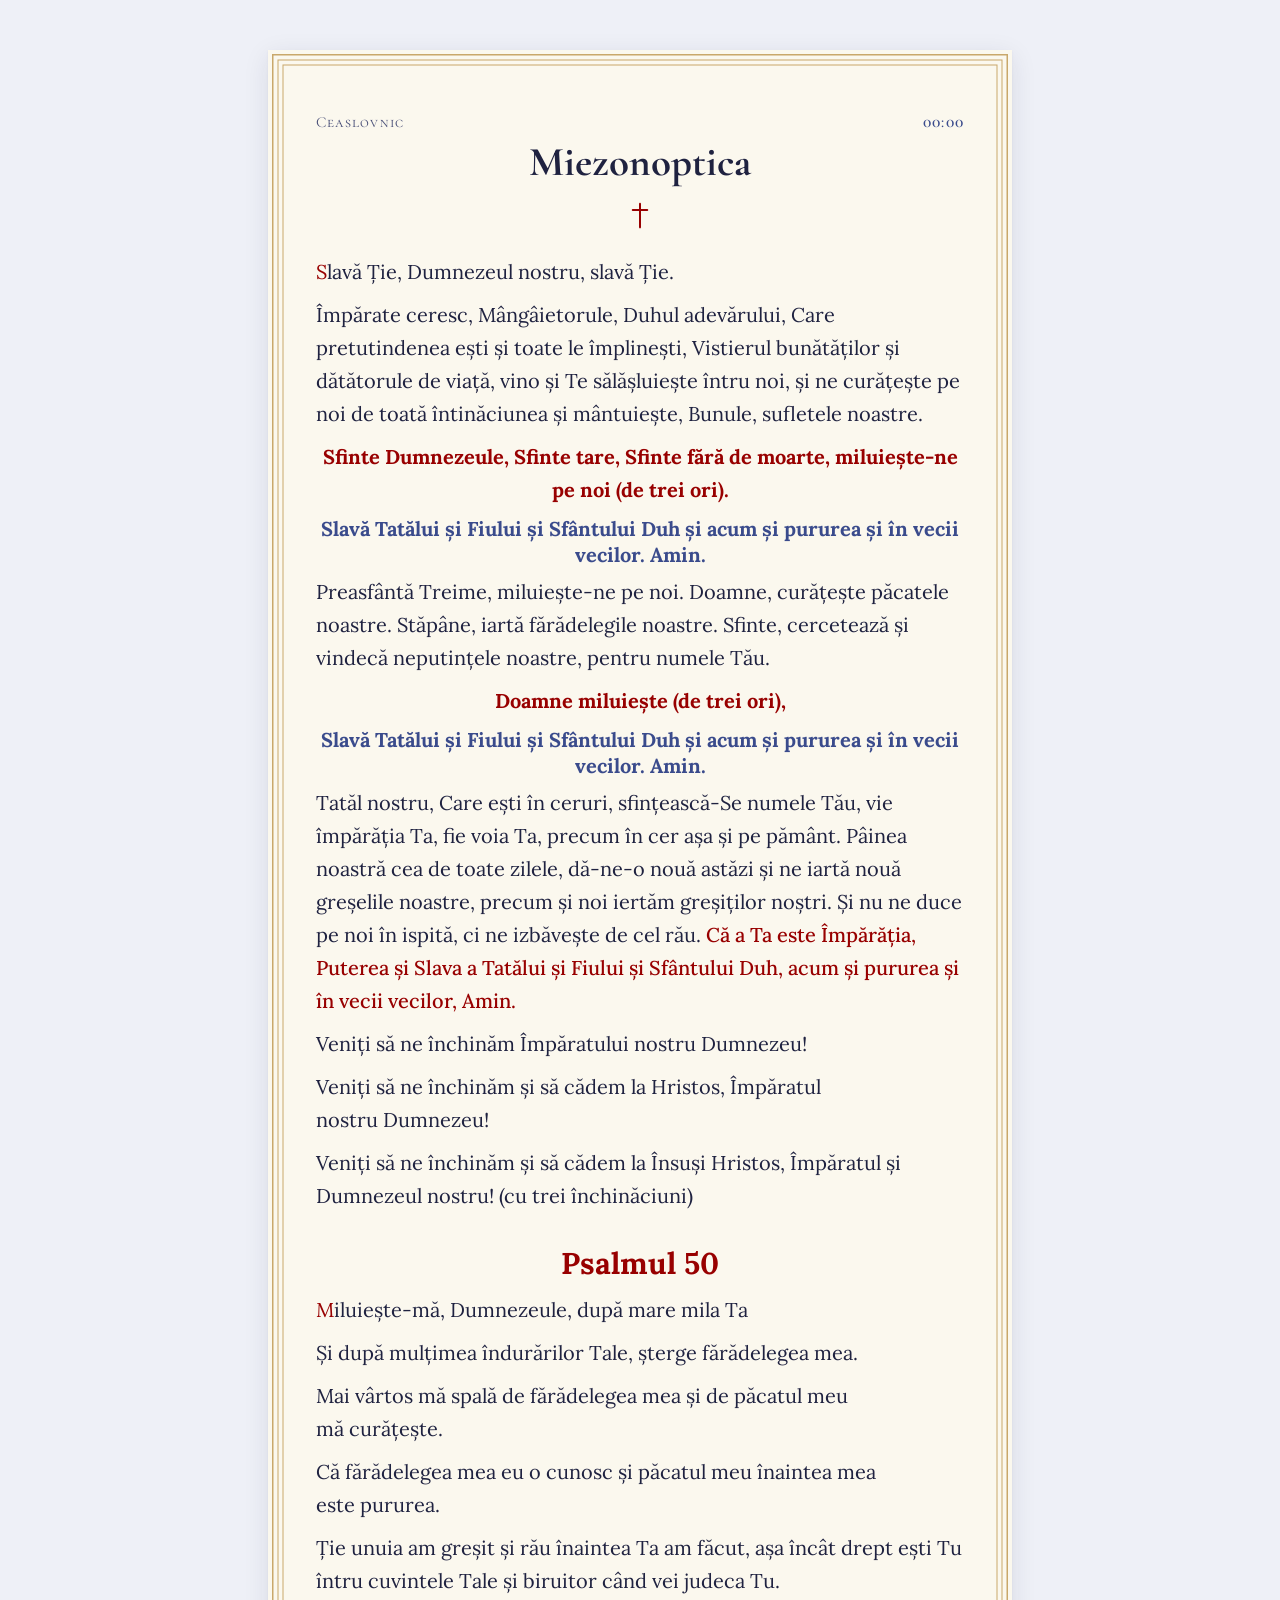
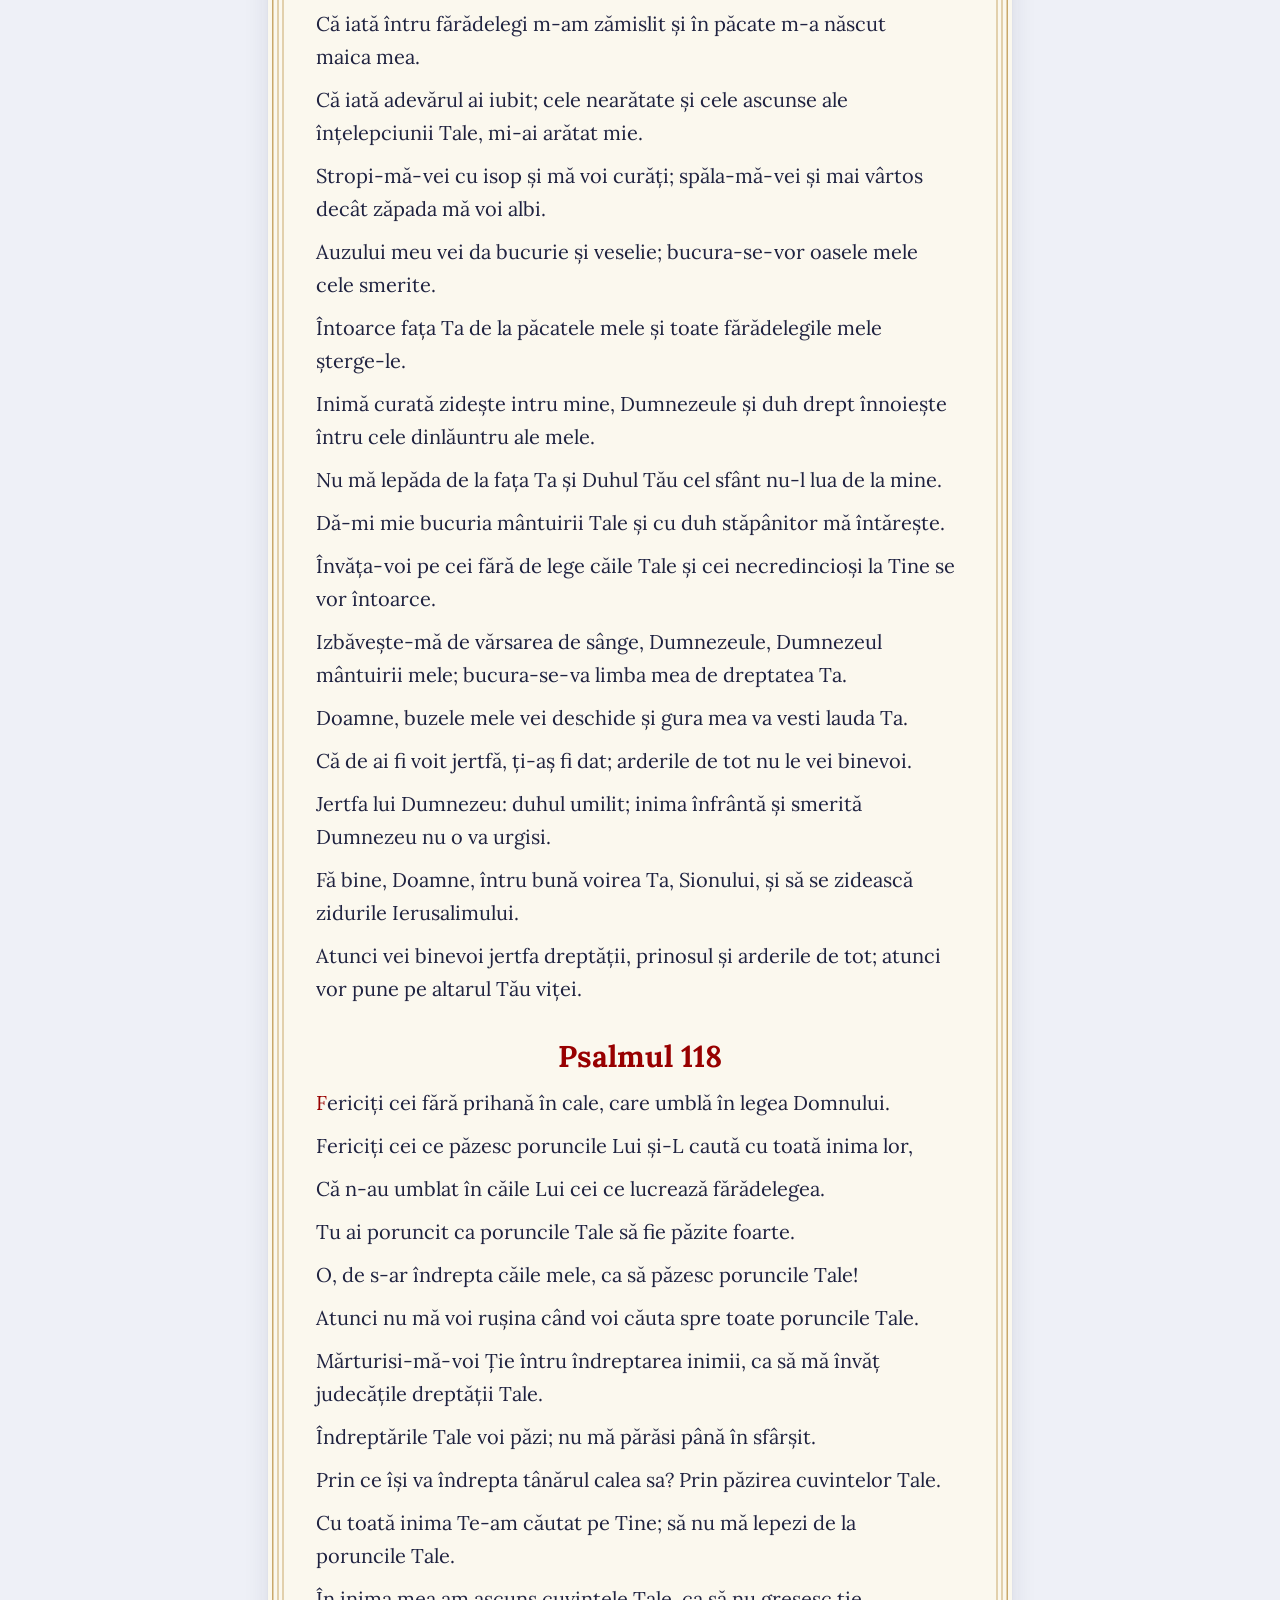
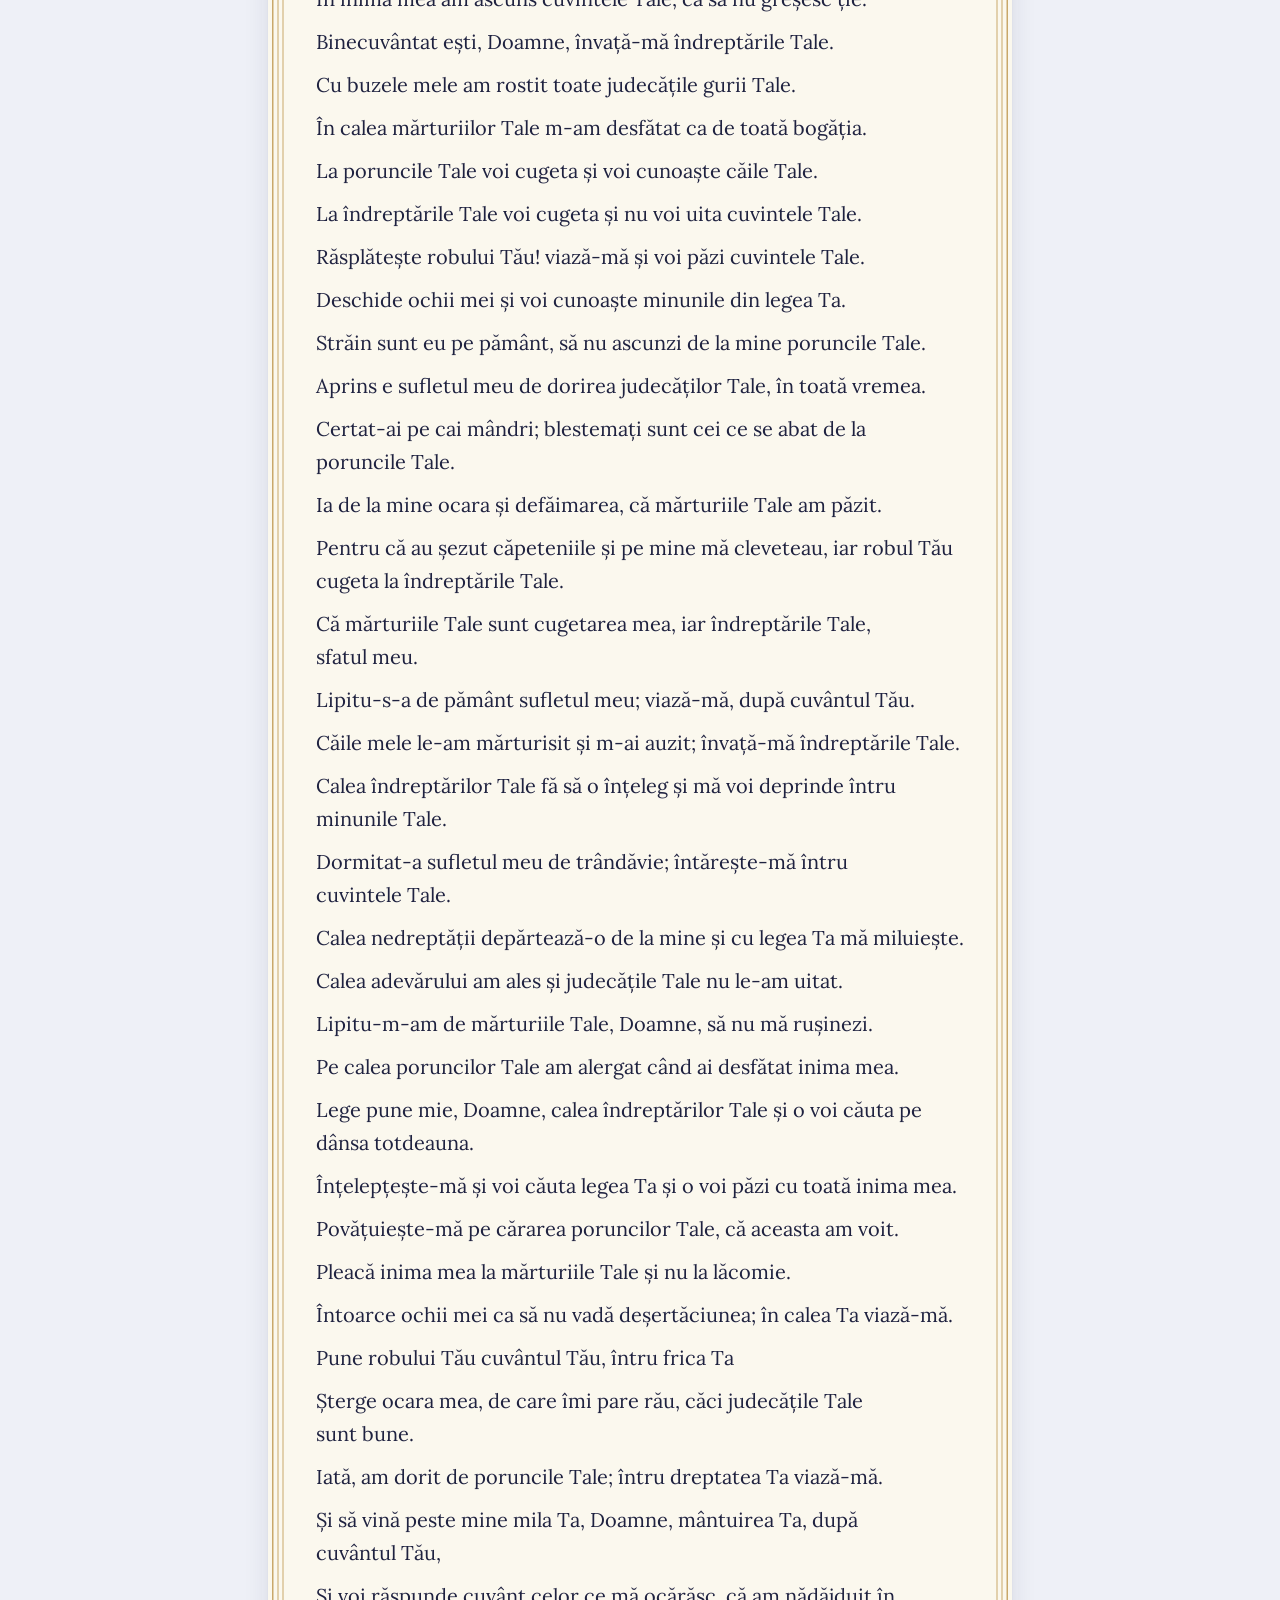
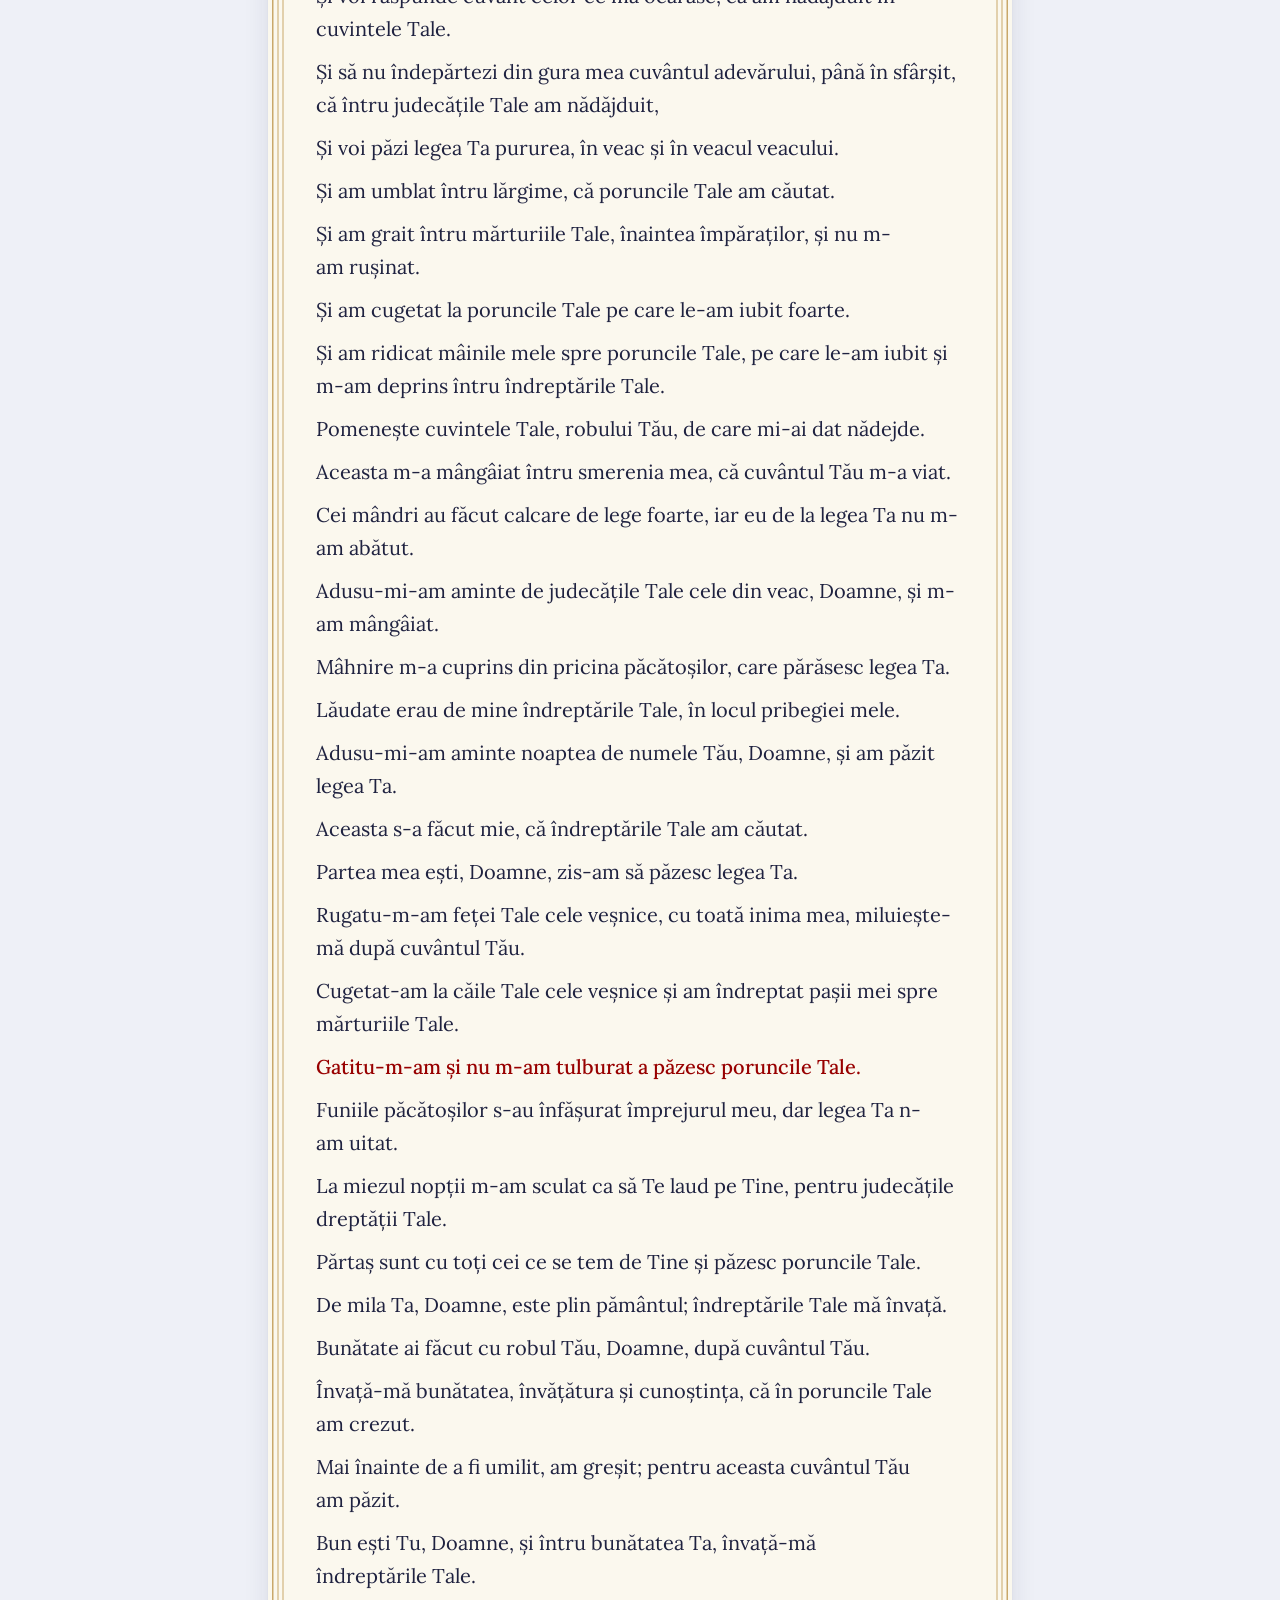
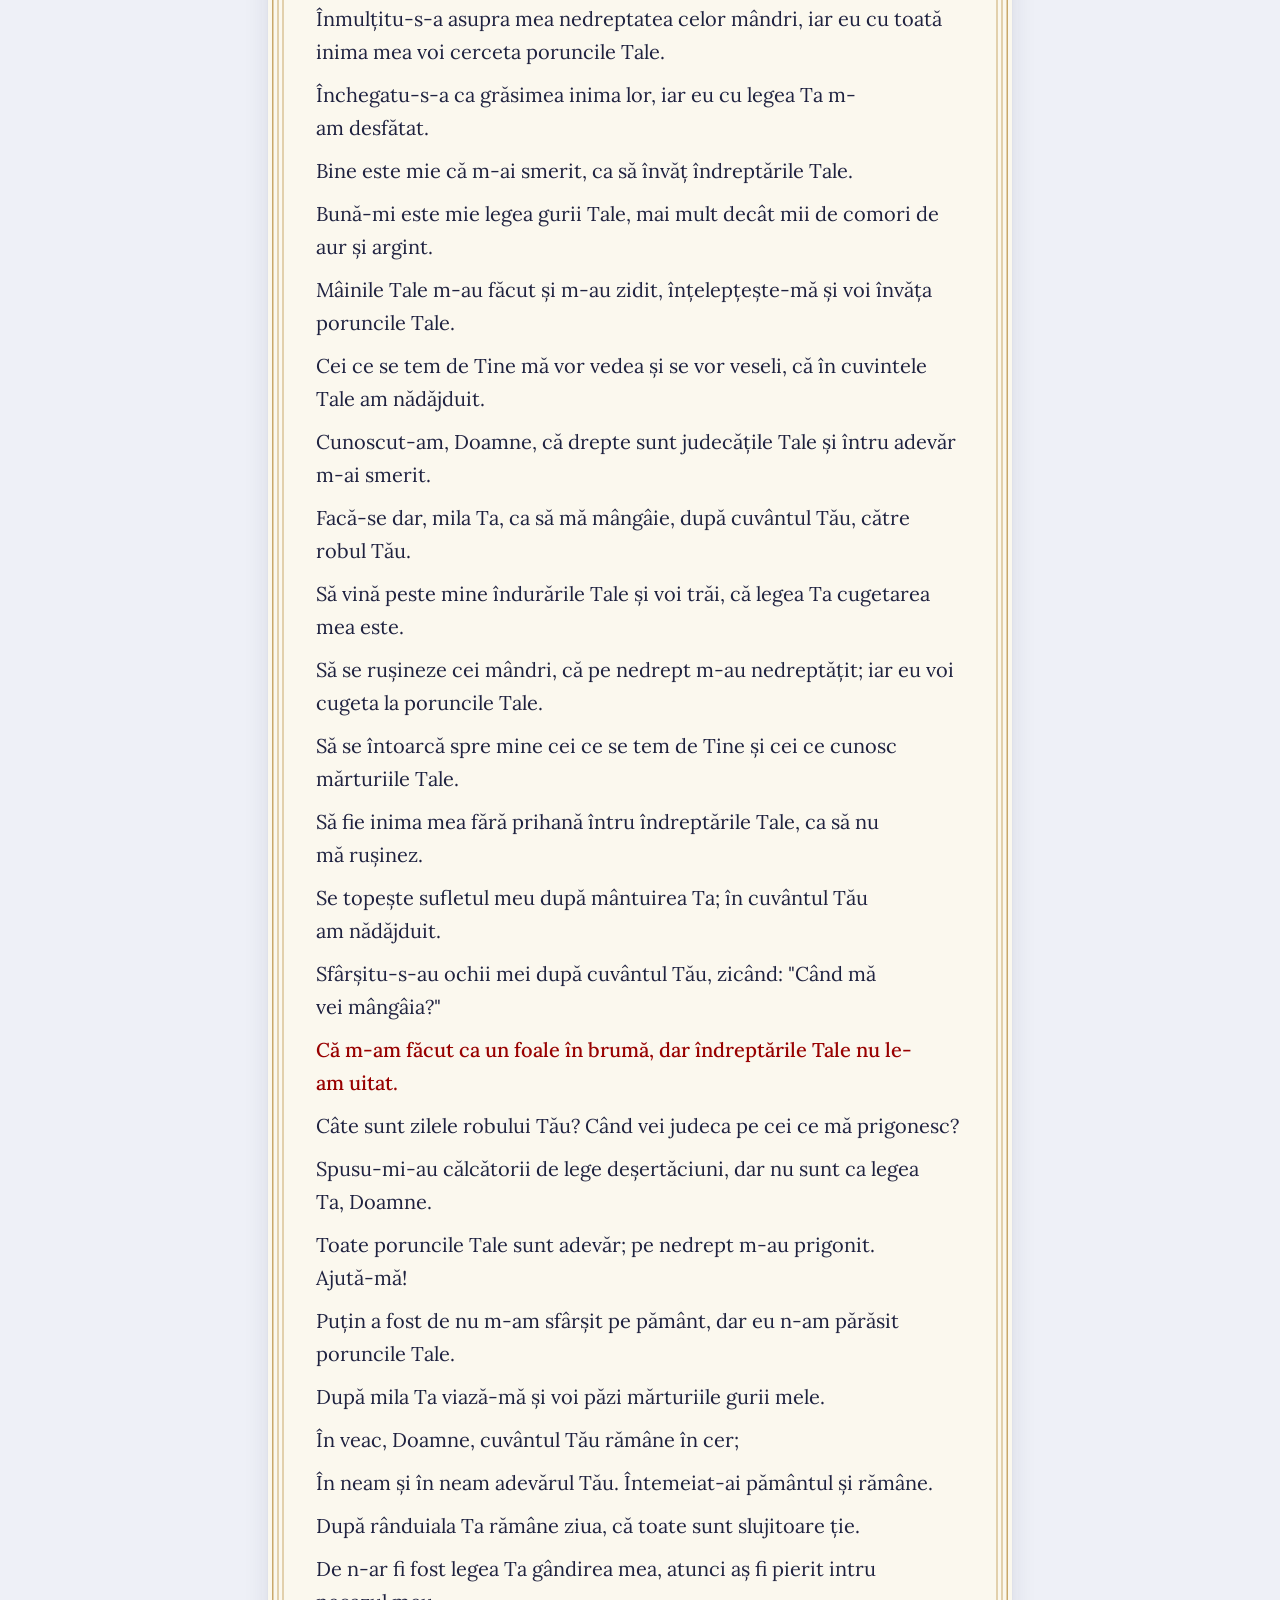
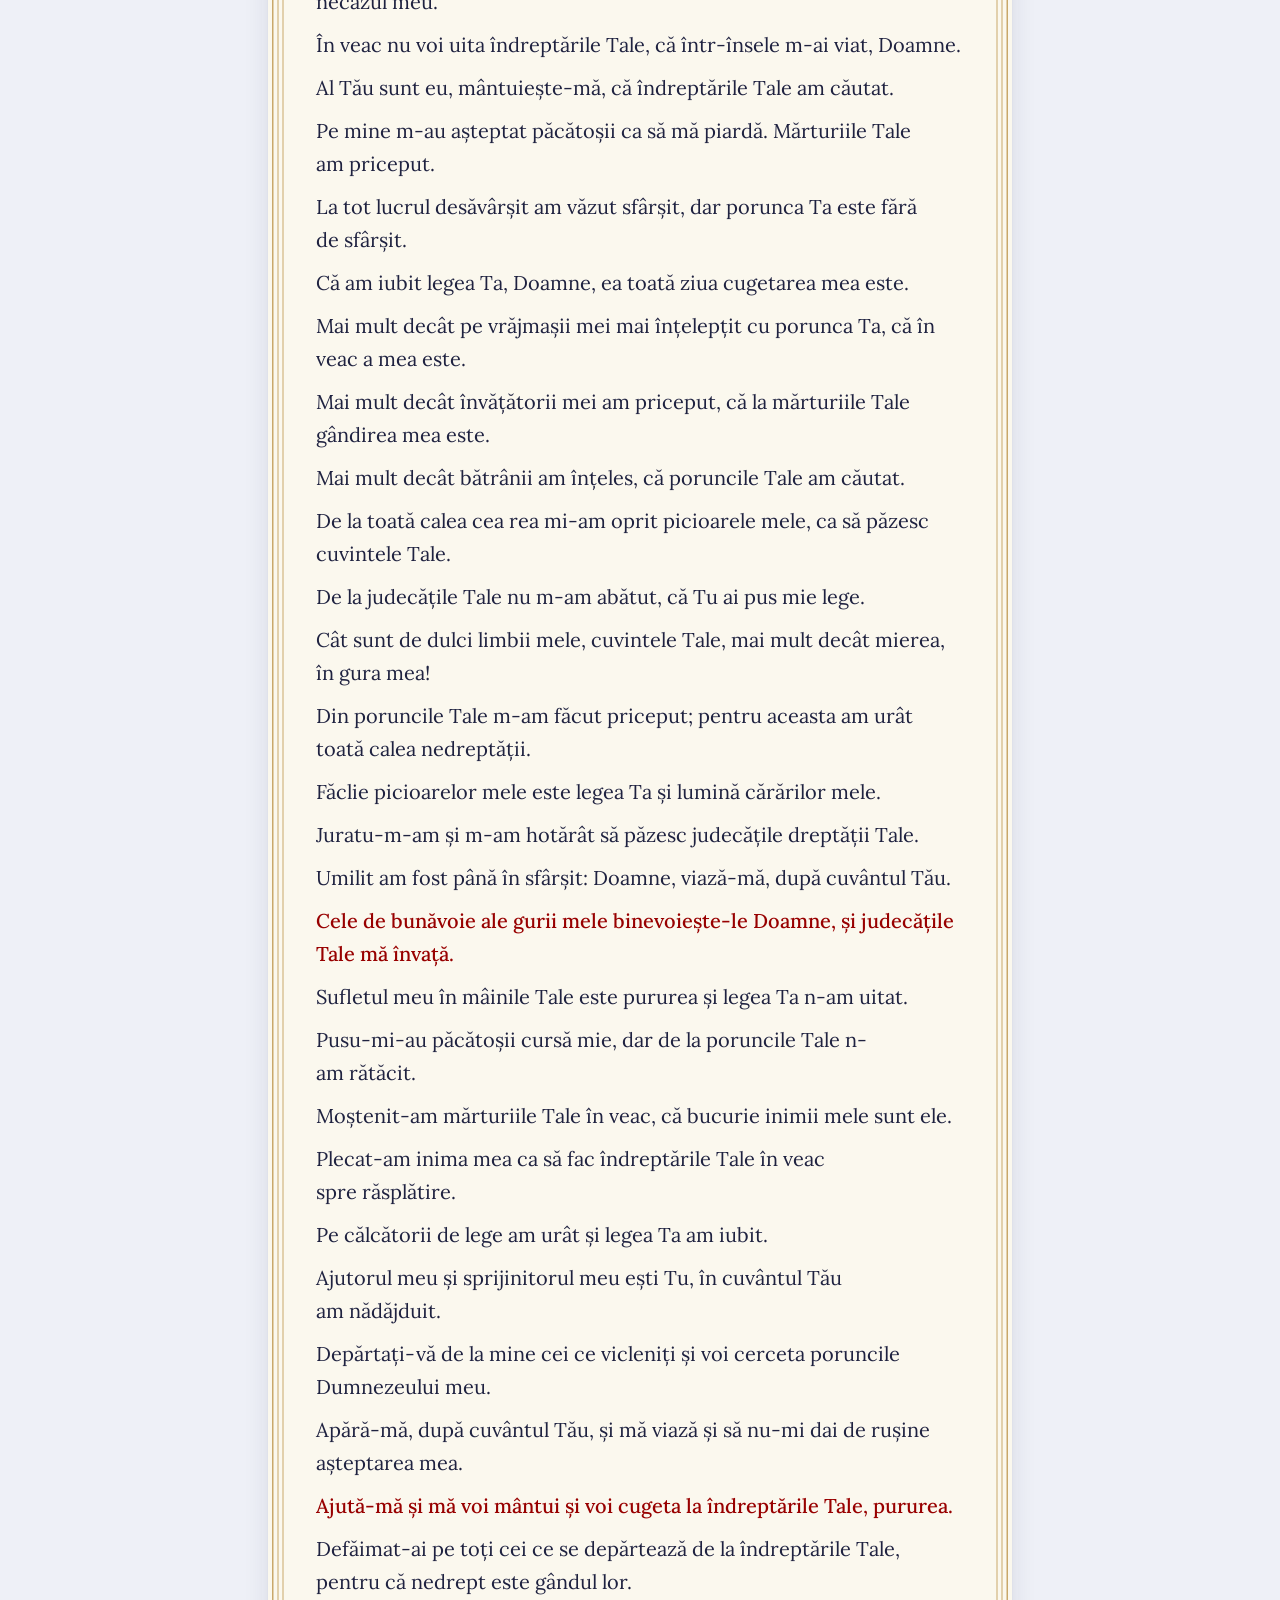
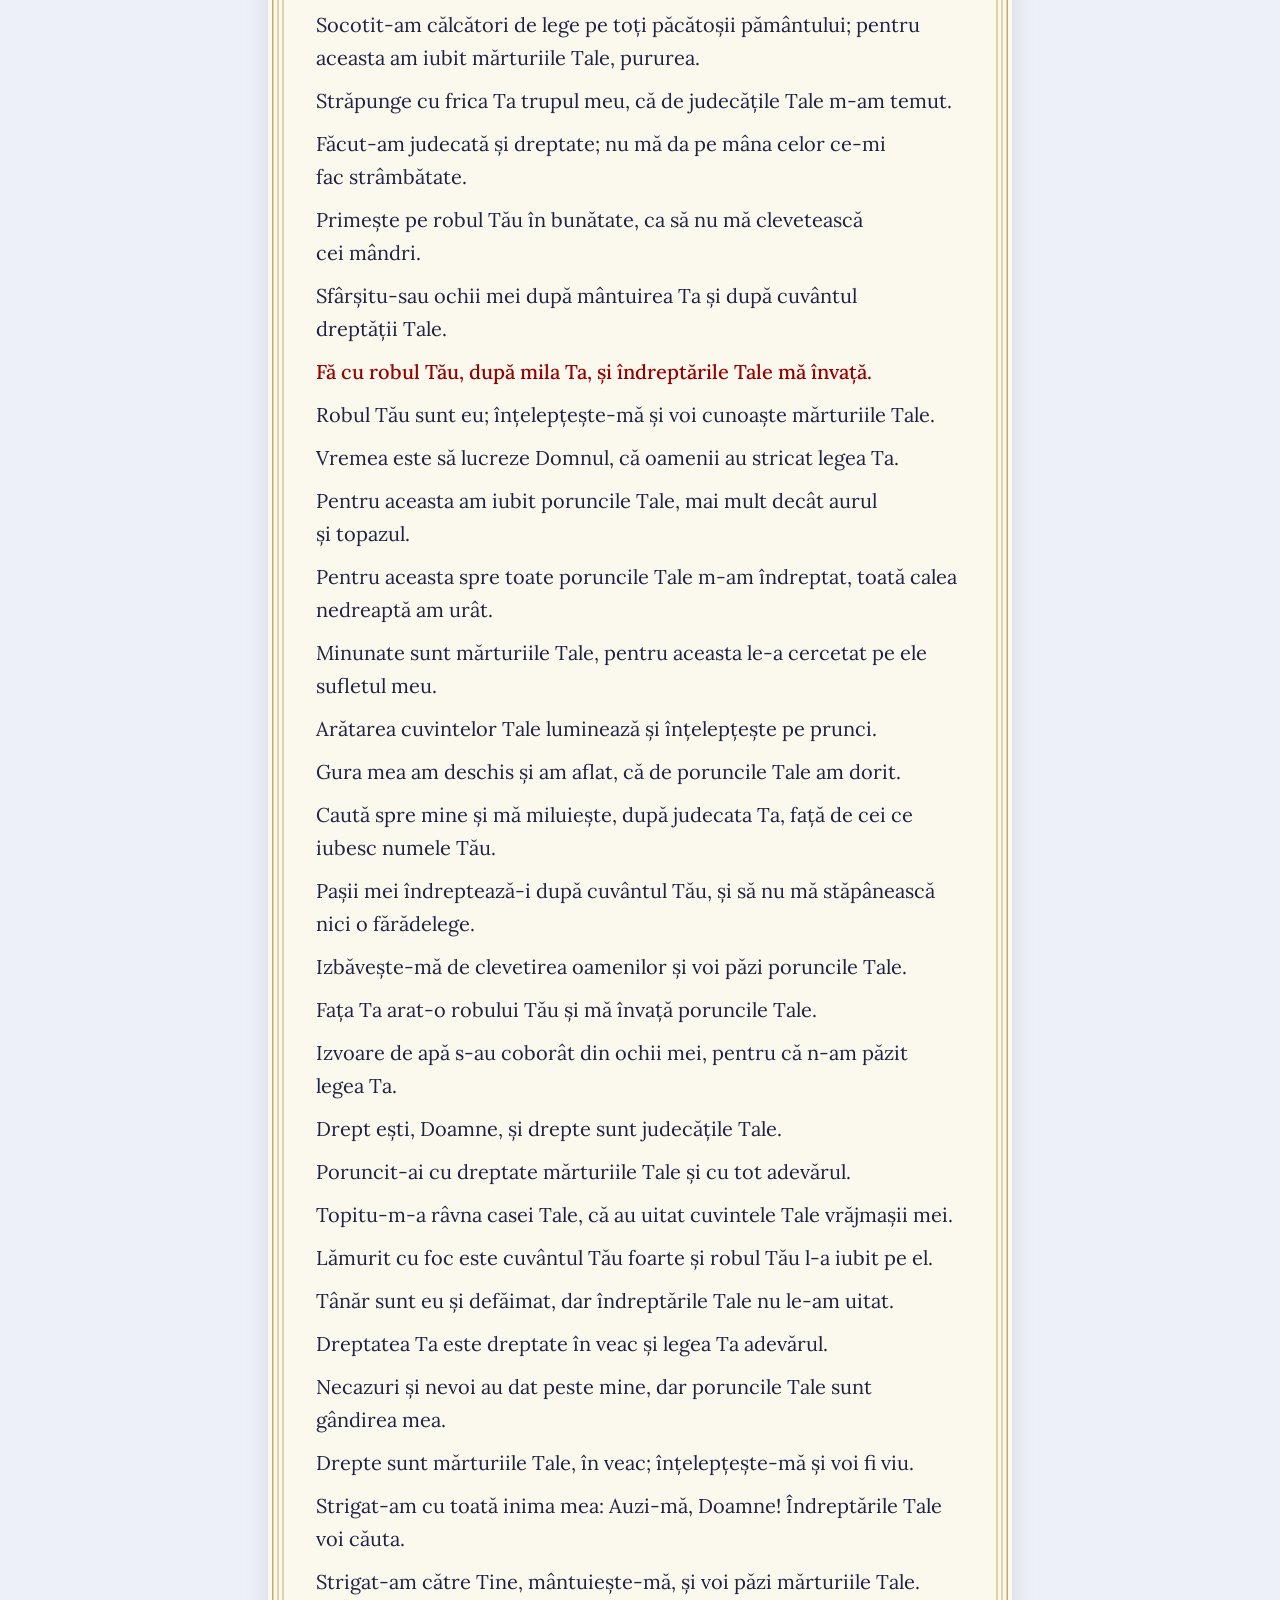
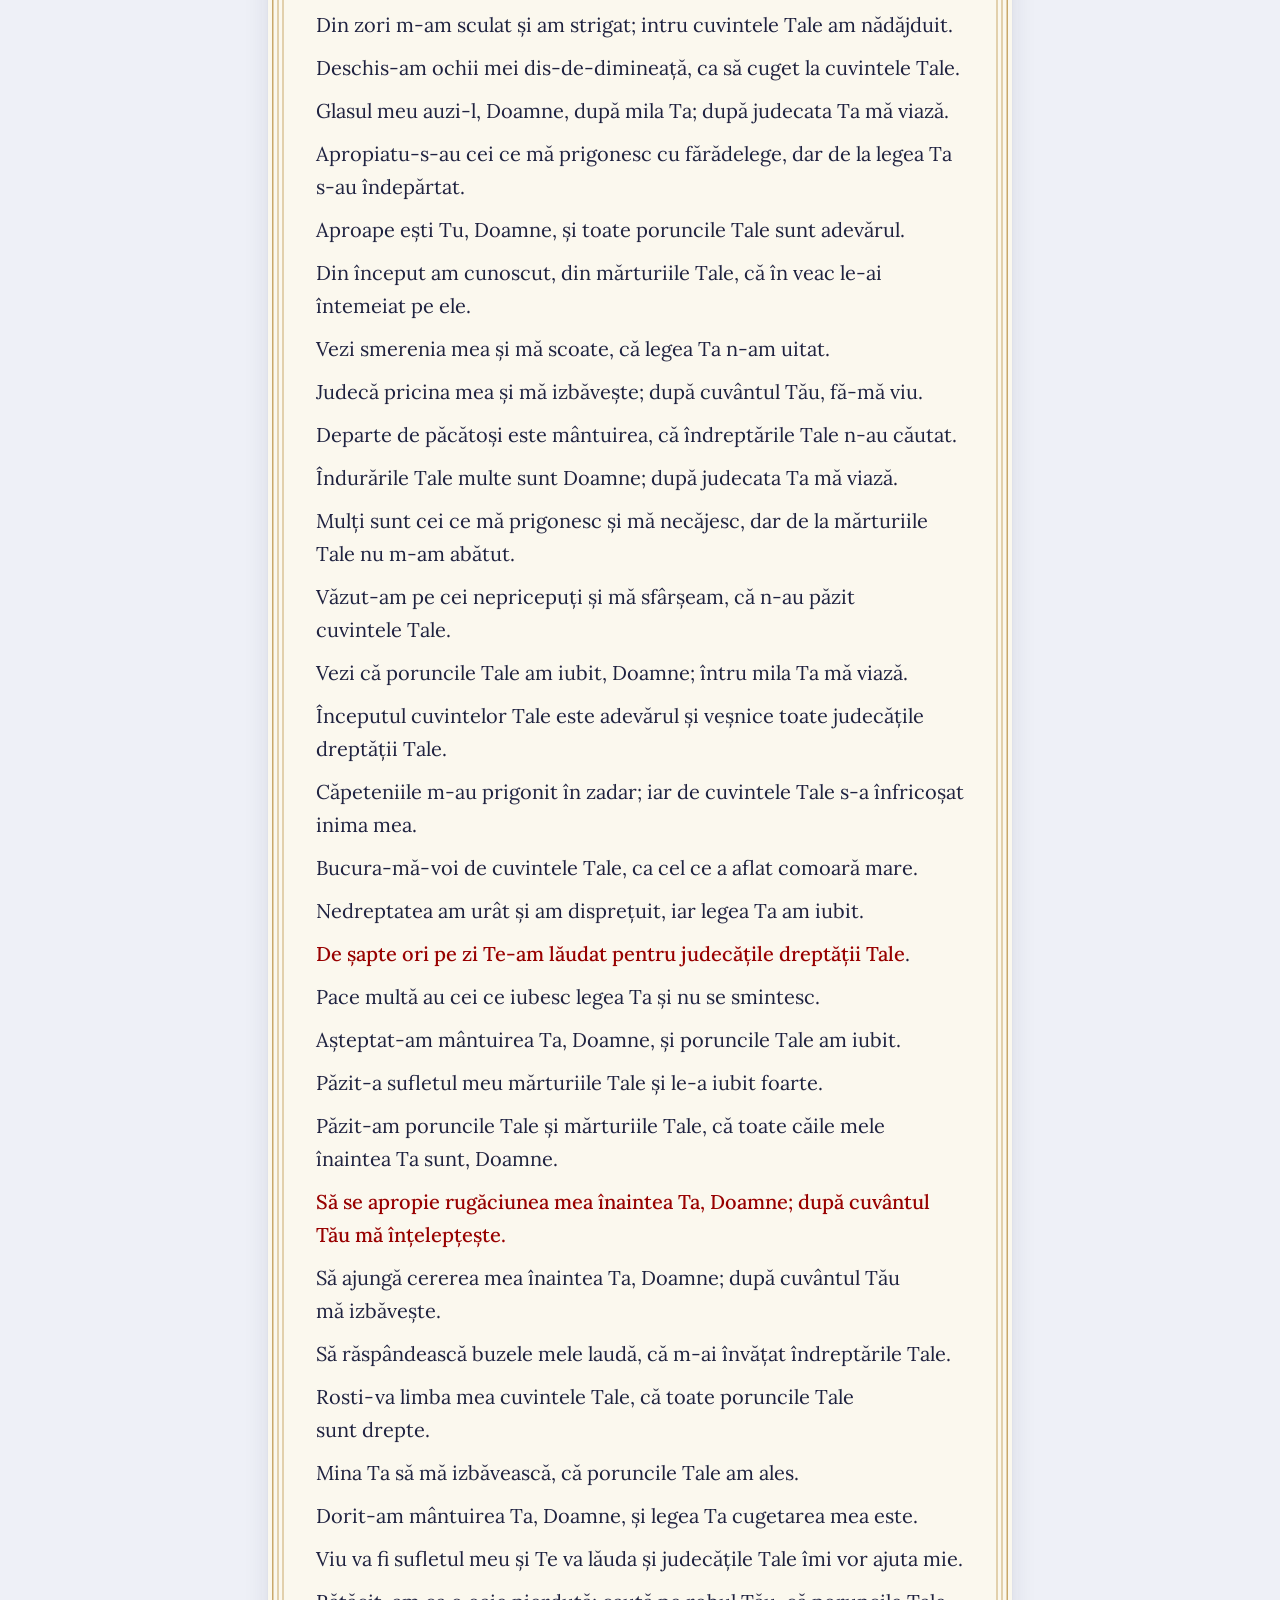
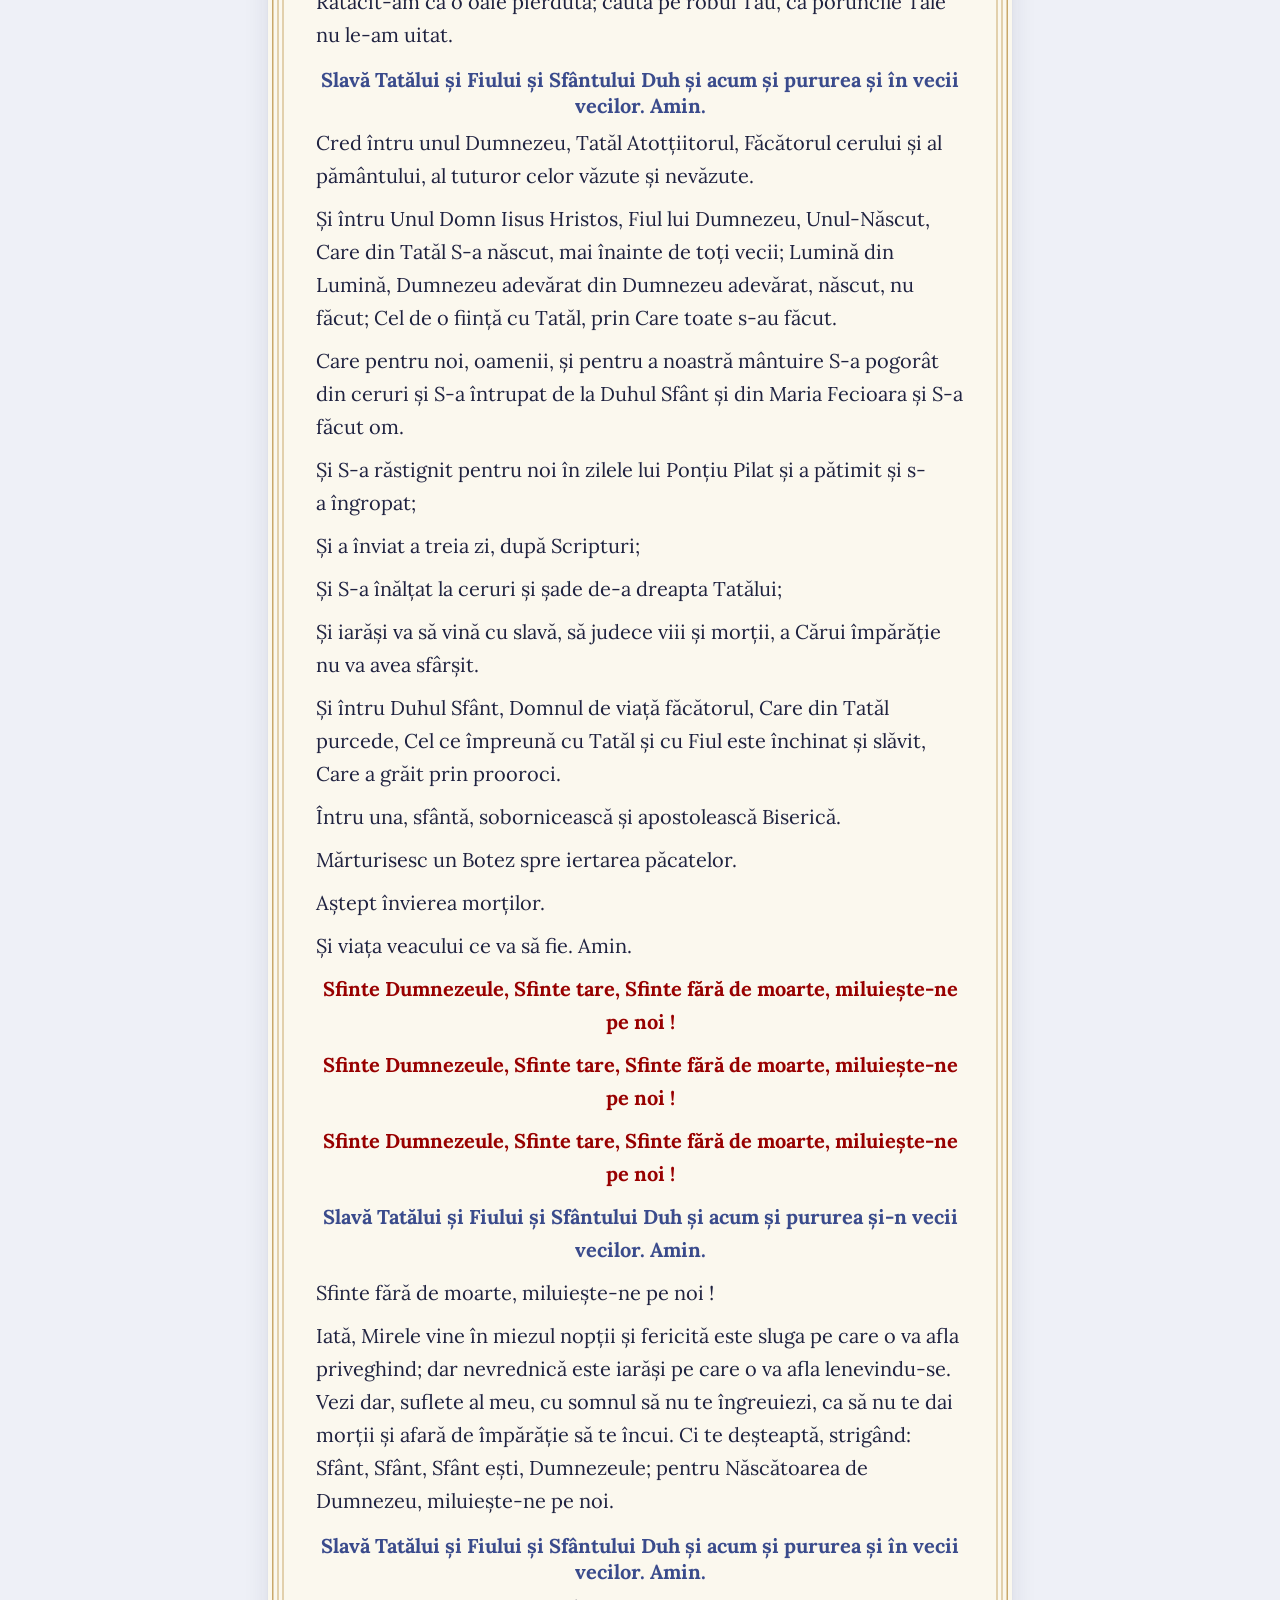
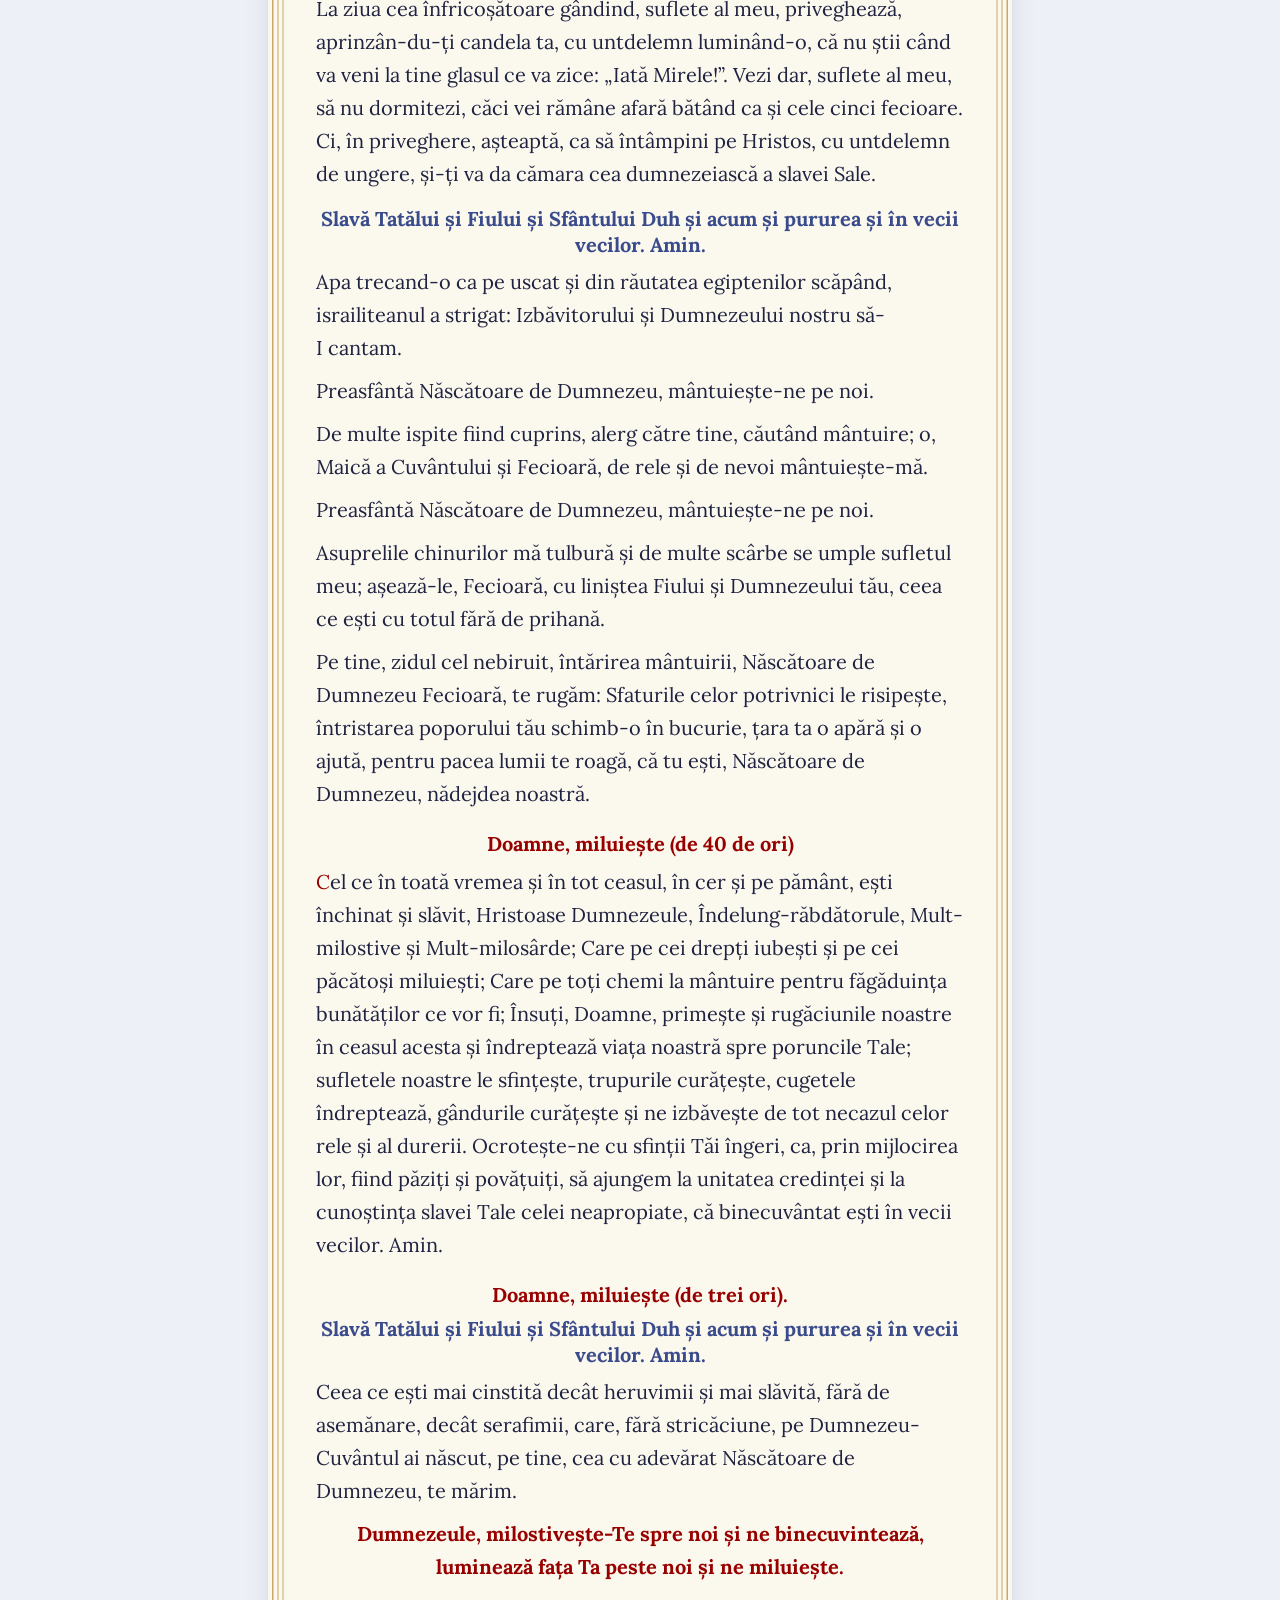
==== docs/content/01-miezonoptica.html @ 2d53de87 "Initial commit: Ceaslovnic Orthodox prayer book player - Static site in docs/ for GitHub Pages - Pip" ====
<!doctype html>
<html lang="ro">
<head>
  <meta charset="utf-8" />
  <meta name="viewport" content="width=device-width, initial-scale=1" />
  <title>Miezonoptica · Ceaslovnic</title>
  <link rel="preconnect" href="https://fonts.googleapis.com" />
  <link rel="preconnect" href="https://fonts.gstatic.com" crossorigin />
  <link href="https://fonts.googleapis.com/css2?family=Cormorant+Garamond:wght@500;600;700&family=Lora:ital,wght@0,400;0,500;1,400&display=swap" rel="stylesheet" />
  <link rel="stylesheet" href="../css/styles.css" />
</head>
<body>
  <article class="page">
    <div class="page__inner">
      <div class="page__eyebrow">
        <span>Ceaslovnic</span>
        <span class="scheduled-time">00:00</span>
      </div>
      <h1 class="page__title">Miezonoptica</h1>
      <hr class="page__rule" />
      <div class="page__body">
      <p><span class="dropcap">S</span>lavă Ție, Dumnezeul nostru, slavă Ție.</p>
      <p>Împărate ceresc, Mângâieto­rule, Duhul adevărului, Care pretutindenea ești și toate le îm­plinești, Vistierul bunătăților și dătătorule de viață, vino și Te sălășluiește întru noi, și ne curățește pe noi de toată întinăciunea și mântuiește, Bunule, sufletele noastre.</p>
      <p class="trisagion">Sfinte Dumnezeule, Sfinte tare, Sfinte fără de moarte, miluiește-ne pe noi (de trei ori).</p>
      <h3 class="align-center doxology"><strong>Slavă Tatălui și Fiului și Sfântului Duh și acum și pururea și în vecii vecilor. Amin.</strong></h3>
      <p>Preasfântă Treime, miluiește-ne pe noi. Doam­ne, curățește păcatele noastre. Stăpâne, iartă fărădelegile noastre. Sfinte, cercetează și vin­decă neputințele noas­tre, pentru numele Tău.</p>
      <p class="kyrie">Doamne miluiește (de trei ori), </p>
      <h3 class="align-center doxology"><strong>Slavă Tatălui și Fiului și Sfântului Duh și acum și pururea și în vecii vecilor. Amin.</strong></h3>
      <p>Tatăl nostru, Care ești în ceruri, sfin­țească-Se numele Tău, vie împărăția Ta, fie voia Ta, precum în cer așa și pe pă­mânt. Pâinea noastră cea de toate zilele, dă-ne-o nouă astăzi și ne iartă nouă greșelile noastre, precum și noi iertăm greșiților noș­tri. Și nu ne duce pe noi în ispită, ci ne izbă­vește de cel rău. <span class="rubric">Că a Ta este Împărăția, Puterea și Slava a Tatălui și Fiului și Sfântului Duh, acum și pururea și în vecii vecilor, Amin.</span></p>
      <p>Veniți să ne închinăm Împăratului nostru Dumnezeu!</p>
      <p>Veniți să ne închinăm și să cădem la Hristos, Împăratul nostru Dumnezeu!</p>
      <p>Veniți să ne închinăm și să cădem la Însuși Hristos, Împăratul și Dumnezeul nostru! (cu trei închinăciuni)</p>
      <h2 class="align-center psalm-heading"><strong><span class="rubric">Psalmul 50</span></strong></h2>
      <p><span class="dropcap">M</span>iluieşte-mă, Dumnezeule, după mare mila Ta</p>
      <p>Şi după mulţimea îndurărilor Tale, şterge fărădelegea mea.</p>
      <p>Mai vârtos mă spală de fărădelegea mea şi de păcatul meu mă curăţeşte.</p>
      <p>Că fărădelegea mea eu o cunosc şi păcatul meu înaintea mea este pururea.</p>
      <p>Ţie unuia am greşit şi rău înaintea Ta am făcut, aşa încât drept eşti Tu întru cuvintele Tale şi biruitor când vei judeca Tu.</p>
      <p>Că iată întru fărădelegi m-am zămislit şi în păcate m-a născut maica mea.</p>
      <p>Că iată adevărul ai iubit; cele nearătate şi cele ascunse ale înţelepciunii Tale, mi-ai arătat mie.</p>
      <p>Stropi-mă-vei cu isop şi mă voi curăţi; spăla-mă-vei şi mai vârtos decât zăpada mă voi albi.</p>
      <p>Auzului meu vei da bucurie şi veselie; bucura-se-vor oasele mele cele smerite.</p>
      <p>Întoarce faţa Ta de la păcatele mele şi toate fărădelegile mele şterge-le.</p>
      <p>Inimă curată zideşte intru mine, Dumnezeule şi duh drept înnoieşte întru cele dinlăuntru ale mele.</p>
      <p>Nu mă lepăda de la faţa Ta şi Duhul Tău cel sfânt nu-l lua de la mine.</p>
      <p>Dă-mi mie bucuria mântuirii Tale şi cu duh stăpânitor mă întăreşte.</p>
      <p>Învăţa-voi pe cei fără de lege căile Tale şi cei necredincioşi la Tine se vor întoarce.</p>
      <p>Izbăveşte-mă de vărsarea de sânge, Dumnezeule, Dumnezeul mântuirii mele; bucura-se-va limba mea de dreptatea Ta.</p>
      <p>Doamne, buzele mele vei deschide şi gura mea va vesti lauda Ta.</p>
      <p>Că de ai fi voit jertfă, ţi-aş fi dat; arderile de tot nu le vei binevoi.</p>
      <p>Jertfa lui Dumnezeu: duhul umilit; inima înfrântă şi smerită Dumnezeu nu o va urgisi.</p>
      <p>Fă bine, Doamne, întru bună voirea Ta, Sionului, şi să se zidească zidurile Ierusalimului.</p>
      <p>Atunci vei binevoi jertfa dreptăţii, prinosul şi arderile de tot; atunci vor pune pe altarul Tău viţei.</p>
      <h2 class="align-center psalm-heading"><strong><span class="rubric">Psalmul 118</span></strong></h2>
      <p><span class="dropcap">F</span>ericiţi cei fără prihană în cale, care umblă în legea Domnului.</p>
      <p>Fericiţi cei ce păzesc poruncile Lui şi-L caută cu toată inima lor,</p>
      <p>Că n-au umblat în căile Lui cei ce lucrează fărădelegea.</p>
      <p>Tu ai poruncit ca poruncile Tale să fie păzite foarte.</p>
      <p>O, de s-ar îndrepta căile mele, ca să păzesc poruncile Tale!</p>
      <p>Atunci nu mă voi ruşina când voi căuta spre toate poruncile Tale.</p>
      <p>Mărturisi-mă-voi Ție întru îndreptarea inimii, ca să mă învăţ judecăţile dreptăţii Tale.</p>
      <p>Îndreptările Tale voi păzi; nu mă părăsi până în sfârşit.</p>
      <p>Prin ce îşi va îndrepta tânărul calea sa? Prin păzirea cuvintelor Tale.</p>
      <p>Cu toată inima Te-am căutat pe Tine; să nu mă lepezi de la poruncile Tale.</p>
      <p>În inima mea am ascuns cuvintele Tale, ca să nu greşesc ţie.</p>
      <p>Binecuvântat eşti, Doamne, învaţă-mă îndreptările Tale.</p>
      <p>Cu buzele mele am rostit toate judecăţile gurii Tale.</p>
      <p>În calea mărturiilor Tale m-am desfătat ca de toată bogăţia.</p>
      <p>La poruncile Tale voi cugeta şi voi cunoaşte căile Tale.</p>
      <p>La îndreptările Tale voi cugeta şi nu voi uita cuvintele Tale.</p>
      <p>Răsplăteşte robului Tău! viază-mă şi voi păzi cuvintele Tale.</p>
      <p>Deschide ochii mei şi voi cunoaşte minunile din legea Ta.</p>
      <p>Străin sunt eu pe pământ, să nu ascunzi de la mine poruncile Tale.</p>
      <p>Aprins e sufletul meu de dorirea judecăţilor Tale, în toată vremea.</p>
      <p>Certat-ai pe cai mândri; blestemaţi sunt cei ce se abat de la poruncile Tale.</p>
      <p>Ia de la mine ocara şi defăimarea, că mărturiile Tale am păzit.</p>
      <p>Pentru că au şezut căpeteniile şi pe mine mă cleveteau, iar robul Tău cugeta la îndreptările Tale.</p>
      <p>Că mărturiile Tale sunt cugetarea mea, iar îndreptările Tale, sfatul meu.</p>
      <p>Lipitu-s-a de pământ sufletul meu; viază-mă, după cuvântul Tău.</p>
      <p>Căile mele le-am mărturisit şi m-ai auzit; învaţă-mă îndreptările Tale.</p>
      <p>Calea îndreptărilor Tale fă să o înțeleg şi mă voi deprinde întru minunile Tale.</p>
      <p>Dormitat-a sufletul meu de trândăvie; întăreşte-mă întru cuvintele Tale.</p>
      <p>Calea nedreptăţii depărtează-o de la mine şi cu legea Ta mă miluieşte.</p>
      <p>Calea adevărului am ales şi judecăţile Tale nu le-am uitat.</p>
      <p>Lipitu-m-am de mărturiile Tale, Doamne, să nu mă ruşinezi.</p>
      <p>Pe calea poruncilor Tale am alergat când ai desfătat inima mea.</p>
      <p>Lege pune mie, Doamne, calea îndreptărilor Tale şi o voi căuta pe dânsa totdeauna.</p>
      <p>Înţelepţeşte-mă şi voi căuta legea Ta şi o voi păzi cu toată inima mea.</p>
      <p>Povăţuieşte-mă pe cărarea poruncilor Tale, că aceasta am voit.</p>
      <p>Pleacă inima mea la mărturiile Tale şi nu la lăcomie.</p>
      <p>Întoarce ochii mei ca să nu vadă deşertăciunea; în calea Ta viază-mă.</p>
      <p>Pune robului Tău cuvântul Tău, întru frica Ta</p>
      <p>Șterge ocara mea, de care îmi pare rău, căci judecăţile Tale sunt bune.</p>
      <p>Iată, am dorit de poruncile Tale; întru dreptatea Ta viază-mă.</p>
      <p>Și să vină peste mine mila Ta, Doamne, mântuirea Ta, după cuvântul Tău,</p>
      <p>Şi voi răspunde cuvânt celor ce mă ocărăsc, că am nădăjduit în cuvintele Tale.</p>
      <p>Și să nu îndepărtezi din gura mea cuvântul adevărului, până în sfârşit, că întru judecăţile Tale am nădăjduit,</p>
      <p>Şi voi păzi legea Ta pururea, în veac şi în veacul veacului.</p>
      <p>Și am umblat întru lărgime, că poruncile Tale am căutat.</p>
      <p>Și am grait întru mărturiile Tale, înaintea împăraţilor, şi nu m-am ruşinat.</p>
      <p>Și am cugetat la poruncile Tale pe care le-am iubit foarte.</p>
      <p>Și am ridicat mâinile mele spre poruncile Tale, pe care le-am iubit şi m-am deprins întru îndreptările Tale.</p>
      <p>Pomenește cuvintele Tale, robului Tău, de care mi-ai dat nădejde.</p>
      <p>Aceasta m-a mângâiat întru smerenia mea, că cuvântul Tău m-a viat.</p>
      <p>Cei mândri au făcut calcare de lege foarte, iar eu de la legea Ta nu m-am abătut.</p>
      <p>Adusu-mi-am aminte de judecăţile Tale cele din veac, Doamne, şi m-am mângâiat.</p>
      <p>Mâhnire m-a cuprins din pricina păcătoşilor, care părăsesc legea Ta.</p>
      <p>Lăudate erau de mine îndreptările Tale, în locul pribegiei mele.</p>
      <p>Adusu-mi-am aminte noaptea de numele Tău, Doamne, şi am păzit legea Ta.</p>
      <p>Aceasta s-a făcut mie, că îndreptările Tale am căutat.</p>
      <p>Partea mea eşti, Doamne, zis-am să păzesc legea Ta.</p>
      <p>Rugatu-m-am feţei Tale cele veșnice, cu toată inima mea, miluieşte-mă după cuvântul Tău.</p>
      <p>Cugetat-am la căile Tale cele veșnice şi am îndreptat pașii mei spre mărturiile Tale.</p>
      <p><span class="rubric">Gatitu-m-am şi nu m-am tulburat a păzesc poruncile Tale.</span></p>
      <p>Funiile păcătoşilor s-au înfăşurat împrejurul meu, dar legea Ta n-am uitat.</p>
      <p>La miezul nopţii m-am sculat ca să Te laud pe Tine, pentru judecăţile dreptăţii Tale.</p>
      <p>Părtaş sunt cu toţi cei ce se tem de Tine şi păzesc poruncile Tale.</p>
      <p>De mila Ta, Doamne, este plin pământul; îndreptările Tale mă învaţă.</p>
      <p>Bunătate ai făcut cu robul Tău, Doamne, după cuvântul Tău.</p>
      <p>Învaţă-mă bunătatea, învăţătura şi cunoştinţa, că în poruncile Tale am crezut.</p>
      <p>Mai înainte de a fi umilit, am greşit; pentru aceasta cuvântul Tău am păzit.</p>
      <p>Bun eşti Tu, Doamne, şi întru bunătatea Ta, învaţă-mă îndreptările Tale.</p>
      <p>Înmulţitu-s-a asupra mea nedreptatea celor mândri, iar eu cu toată inima mea voi cerceta poruncile Tale.</p>
      <p>Închegatu-s-a ca grăsimea inima lor, iar eu cu legea Ta m-am desfătat.</p>
      <p>Bine este mie că m-ai smerit, ca să învăţ îndreptările Tale.</p>
      <p>Bună-mi este mie legea gurii Tale, mai mult decât mii de comori de aur şi argint.</p>
      <p>Mâinile Tale m-au făcut şi m-au zidit, înţelepţeşte-mă şi voi învăţa poruncile Tale.</p>
      <p>Cei ce se tem de Tine mă vor vedea şi se vor veseli, că în cuvintele Tale am nădăjduit.</p>
      <p>Cunoscut-am, Doamne, că drepte sunt judecăţile Tale şi întru adevăr m-ai smerit.</p>
      <p>Facă-se dar, mila Ta, ca să mă mângâie, după cuvântul Tău, către robul Tău.</p>
      <p>Să vină peste mine îndurările Tale şi voi trăi, că legea Ta cugetarea mea este.</p>
      <p>Să se ruşineze cei mândri, că pe nedrept m-au nedreptăţit; iar eu voi cugeta la poruncile Tale.</p>
      <p>Să se întoarcă spre mine cei ce se tem de Tine şi cei ce cunosc mărturiile Tale.</p>
      <p>Să fie inima mea fără prihană întru îndreptările Tale, ca să nu mă ruşinez.</p>
      <p>Se topeşte sufletul meu după mântuirea Ta; în cuvântul Tău am nădăjduit.</p>
      <p>Sfârşitu-s-au ochii mei după cuvântul Tău, zicând: &quot;Când mă vei mângâia?&quot;</p>
      <p><span class="rubric">Că m-am făcut ca un foale în brumă, dar îndreptările Tale nu le-am uitat.</span></p>
      <p>Câte sunt zilele robului Tău? Când vei judeca pe cei ce mă prigonesc?</p>
      <p>Spusu-mi-au călcătorii de lege deşertăciuni, dar nu sunt ca legea Ta, Doamne.</p>
      <p>Toate poruncile Tale sunt adevăr; pe nedrept m-au prigonit. Ajută-mă!</p>
      <p>Puţin a fost de nu m-am sfârşit pe pământ, dar eu n-am părăsit poruncile Tale.</p>
      <p>După mila Ta viază-mă şi voi păzi mărturiile gurii mele.</p>
      <p>În veac, Doamne, cuvântul Tău rămâne în cer;</p>
      <p>În neam şi în neam adevărul Tău. Întemeiat-ai pământul şi rămâne.</p>
      <p>După rânduiala Ta rămâne ziua, că toate sunt slujitoare ţie.</p>
      <p>De n-ar fi fost legea Ta gândirea mea, atunci aş fi pierit intru necazul meu.</p>
      <p>În veac nu voi uita îndreptările Tale, că într-însele m-ai viat, Doamne.</p>
      <p>Al Tău sunt eu, mântuieşte-mă, că îndreptările Tale am căutat.</p>
      <p>Pe mine m-au aşteptat păcătoşii ca să mă piardă. Mărturiile Tale am priceput.</p>
      <p>La tot lucrul desăvârşit am văzut sfârşit, dar porunca Ta este fără de sfârşit.</p>
      <p>Că am iubit legea Ta, Doamne, ea toată ziua cugetarea mea este.</p>
      <p>Mai mult decât pe vrăjmaşii mei mai înţelepţit cu porunca Ta, că în veac a mea este.</p>
      <p>Mai mult decât învăţătorii mei am priceput, că la mărturiile Tale gândirea mea este.</p>
      <p>Mai mult decât bătrânii am înţeles, că poruncile Tale am căutat.</p>
      <p>De la toată calea cea rea mi-am oprit picioarele mele, ca să păzesc cuvintele Tale.</p>
      <p>De la judecăţile Tale nu m-am abătut, că Tu ai pus mie lege.</p>
      <p>Cât sunt de dulci limbii mele, cuvintele Tale, mai mult decât mierea, în gura mea!</p>
      <p>Din poruncile Tale m-am făcut priceput; pentru aceasta am urât toată calea nedreptăţii.</p>
      <p>Făclie picioarelor mele este legea Ta şi lumină cărărilor mele.</p>
      <p>Juratu-m-am şi m-am hotărât să păzesc judecăţile dreptăţii Tale.</p>
      <p>Umilit am fost până în sfârşit: Doamne, viază-mă, după cuvântul Tău.</p>
      <p><span class="rubric">Cele de bunăvoie ale gurii mele binevoieşte-le Doamne, şi judecăţile Tale mă învaţă.</span></p>
      <p>Sufletul meu în mâinile Tale este pururea şi legea Ta n-am uitat.</p>
      <p>Pusu-mi-au păcătoşii cursă mie, dar de la poruncile Tale n-am rătăcit.</p>
      <p>Moştenit-am mărturiile Tale în veac, că bucurie inimii mele sunt ele.</p>
      <p>Plecat-am inima mea ca să fac îndreptările Tale în veac spre răsplătire.</p>
      <p>Pe călcătorii de lege am urât şi legea Ta am iubit.</p>
      <p>Ajutorul meu şi sprijinitorul meu eşti Tu, în cuvântul Tău am nădăjduit.</p>
      <p>Depărtaţi-vă de la mine cei ce vicleniţi şi voi cerceta poruncile Dumnezeului meu.</p>
      <p>Apără-mă, după cuvântul Tău, şi mă viază şi să nu-mi dai de ruşine aşteptarea mea.</p>
      <p><span class="rubric">Ajută-mă şi mă voi mântui şi voi cugeta la îndreptările Tale, pururea.</span></p>
      <p>Defăimat-ai pe toţi cei ce se depărtează de la îndreptările Tale, pentru că nedrept este gândul lor.</p>
      <p>Socotit-am călcători de lege pe toţi păcătoşii pământului; pentru aceasta am iubit mărturiile Tale, pururea.</p>
      <p>Străpunge cu frica Ta trupul meu, că de judecăţile Tale m-am temut.</p>
      <p>Făcut-am judecată şi dreptate; nu mă da pe mâna celor ce-mi fac strâmbătate.</p>
      <p>Primeşte pe robul Tău în bunătate, ca să nu mă clevetească cei mândri.</p>
      <p>Sfârşitu-sau ochii mei după mântuirea Ta şi după cuvântul dreptăţii Tale.</p>
      <p><span class="rubric">Fă cu robul Tău, după mila Ta, şi îndreptările Tale mă învaţă.</span></p>
      <p>Robul Tău sunt eu; înţelepţeşte-mă şi voi cunoaşte mărturiile Tale.</p>
      <p>Vremea este să lucreze Domnul, că oamenii au stricat legea Ta.</p>
      <p>Pentru aceasta am iubit poruncile Tale, mai mult decât aurul şi topazul.</p>
      <p>Pentru aceasta spre toate poruncile Tale m-am îndreptat, toată calea nedreaptă am urât.</p>
      <p>Minunate sunt mărturiile Tale, pentru aceasta le-a cercetat pe ele sufletul meu.</p>
      <p>Arătarea cuvintelor Tale luminează şi înţelepţeşte pe prunci.</p>
      <p>Gura mea am deschis şi am aflat, că de poruncile Tale am dorit.</p>
      <p>Caută spre mine şi mă miluieşte, după judecata Ta, faţă de cei ce iubesc numele Tău.</p>
      <p>Paşii mei îndreptează-i după cuvântul Tău, şi să nu mă stăpânească nici o fărădelege.</p>
      <p>Izbăveşte-mă de clevetirea oamenilor şi voi păzi poruncile Tale.</p>
      <p>Faţa Ta arat-o robului Tău şi mă învaţă poruncile Tale.</p>
      <p>Izvoare de apă s-au coborât din ochii mei, pentru că n-am păzit legea Ta.</p>
      <p>Drept eşti, Doamne, şi drepte sunt judecăţile Tale.</p>
      <p>Poruncit-ai cu dreptate mărturiile Tale şi cu tot adevărul.</p>
      <p>Topitu-m-a râvna casei Tale, că au uitat cuvintele Tale vrăjmaşii mei.</p>
      <p>Lămurit cu foc este cuvântul Tău foarte şi robul Tău l-a iubit pe el.</p>
      <p>Tânăr sunt eu şi defăimat, dar îndreptările Tale nu le-am uitat.</p>
      <p>Dreptatea Ta este dreptate în veac şi legea Ta adevărul.</p>
      <p>Necazuri şi nevoi au dat peste mine, dar poruncile Tale sunt gândirea mea.</p>
      <p>Drepte sunt mărturiile Tale, în veac; înţelepţeşte-mă şi voi fi viu.</p>
      <p>Strigat-am cu toată inima mea: Auzi-mă, Doamne! Îndreptările Tale voi căuta.</p>
      <p>Strigat-am către Tine, mântuieşte-mă, şi voi păzi mărturiile Tale.</p>
      <p>Din zori m-am sculat şi am strigat; intru cuvintele Tale am nădăjduit.</p>
      <p>Deschis-am ochii mei dis-de-dimineaţă, ca să cuget la cuvintele Tale.</p>
      <p>Glasul meu auzi-l, Doamne, după mila Ta; după judecata Ta mă viază.</p>
      <p>Apropiatu-s-au cei ce mă prigonesc cu fărădelege, dar de la legea Ta s-au îndepărtat.</p>
      <p>Aproape eşti Tu, Doamne, şi toate poruncile Tale sunt adevărul.</p>
      <p>Din început am cunoscut, din mărturiile Tale, că în veac le-ai întemeiat pe ele.</p>
      <p>Vezi smerenia mea şi mă scoate, că legea Ta n-am uitat.</p>
      <p>Judecă pricina mea şi mă izbăveşte; după cuvântul Tău, fă-mă viu.</p>
      <p>Departe de păcătoşi este mântuirea, că îndreptările Tale n-au căutat.</p>
      <p>Îndurările Tale multe sunt Doamne; după judecata Ta mă viază.</p>
      <p>Mulţi sunt cei ce mă prigonesc şi mă necăjesc, dar de la mărturiile Tale nu m-am abătut.</p>
      <p>Văzut-am pe cei nepricepuţi şi mă sfârşeam, că n-au păzit cuvintele Tale.</p>
      <p>Vezi că poruncile Tale am iubit, Doamne; întru mila Ta mă viază.</p>
      <p>Începutul cuvintelor Tale este adevărul şi veşnice toate judecăţile dreptăţii Tale.</p>
      <p>Căpeteniile m-au prigonit în zadar; iar de cuvintele Tale s-a înfricoşat inima mea.</p>
      <p>Bucura-mă-voi de cuvintele Tale, ca cel ce a aflat comoară mare.</p>
      <p>Nedreptatea am urât şi am dispreţuit, iar legea Ta am iubit.</p>
      <p><strong><span class="rubric">De şapte ori pe zi Te-am lăudat pentru judecăţile dreptăţii Tale</span></strong>.</p>
      <p>Pace multă au cei ce iubesc legea Ta şi nu se smintesc.</p>
      <p>Aşteptat-am mântuirea Ta, Doamne, şi poruncile Tale am iubit.</p>
      <p>Păzit-a sufletul meu mărturiile Tale şi le-a iubit foarte.</p>
      <p>Păzit-am poruncile Tale şi mărturiile Tale, că toate căile mele înaintea Ta sunt, Doamne.</p>
      <p><span class="rubric">Să se apropie rugăciunea mea înaintea Ta, Doamne; după cuvântul Tău mă înţelepţeşte.</span></p>
      <p>Să ajungă cererea mea înaintea Ta, Doamne; după cuvântul Tău mă izbăveşte.</p>
      <p>Să răspândească buzele mele laudă, că m-ai învăţat îndreptările Tale.</p>
      <p>Rosti-va limba mea cuvintele Tale, că toate poruncile Tale sunt drepte.</p>
      <p>Mina Ta să mă izbăvească, că poruncile Tale am ales.</p>
      <p>Dorit-am mântuirea Ta, Doamne, şi legea Ta cugetarea mea este.</p>
      <p>Viu va fi sufletul meu şi Te va lăuda şi judecăţile Tale îmi vor ajuta mie.</p>
      <p>Rătăcit-am ca o oaie pierdută; caută pe robul Tău, că poruncile Tale nu le-am uitat.</p>
      <h3 class="align-center doxology"><strong>Slavă Tatălui și Fiului și Sfântului Duh și acum și pururea și în vecii vecilor. Amin.</strong></h3>
      <p>Cred întru unul Dumnezeu, Tatăl Atotțiitorul, Făcătorul cerului și al pământului, al tuturor celor văzute și nevăzute.</p>
      <p>Și întru Unul Domn Iisus Hristos, Fiul lui Dumnezeu, Unul-Născut, Care din Tatăl S-a născut, mai înainte de toți vecii; Lumină din Lumină, Dumnezeu adevărat din Dumnezeu adevărat, năs­cut, nu făcut; Cel de o ființă cu Tatăl, prin Care toate s-au făcut.</p>
      <p>Care pentru noi, oamenii, și pentru a noastră mântuire S-a pogorât din ceruri și S-a întrupat de la Duhul Sfânt și din Maria Fecioara și S-a făcut om.</p>
      <p>Și S-a răstignit pentru noi în zilele lui Ponțiu Pilat și a pătimit și s-a îngropat;</p>
      <p>Și a înviat a treia zi, după Scripturi;</p>
      <p>Și S-a înălțat la ceruri și șade de-a dreapta Tatălui;</p>
      <p>Și iarăși va să vină cu slavă, să judece viii și morții, a Cărui împărăție nu va avea sfârșit.</p>
      <p>Și întru Duhul Sfânt, Domnul de viață făcătorul, Care din Tatăl purcede, Cel ce împreună cu Tatăl și cu Fiul este închinat și slăvit, Care a grăit prin prooroci.</p>
      <p>Întru una, sfântă, sobornicească și apostolească Biserică.</p>
      <p>Mărturisesc un Botez spre iertarea păcatelor.</p>
      <p>Aștept învierea morților.</p>
      <p>Și viața veacului ce va să fie. Amin.</p>
      <p class="trisagion">Sfinte Dumnezeule, Sfinte tare, Sfinte fără de moarte, miluiește-ne pe noi !</p>
      <p class="trisagion">Sfinte Dumnezeule, Sfinte tare, Sfinte fără de moarte, miluiește-ne pe noi !</p>
      <p class="trisagion">Sfinte Dumnezeule, Sfinte tare, Sfinte fără de moarte, miluiește-ne pe noi !</p>
      <p class="doxology">Slavă Tatălui și Fiului și Sfântului Duh și acum și pururea și-n vecii vecilor. Amin.</p>
      <p>Sfinte fără de moarte, miluiește-ne pe noi !</p>
      <p>Iată, Mirele vine în miezul nopții și fericită este sluga pe care o va afla priveghind; dar nevrednică este iarăși pe care o va afla lenevindu-se. Vezi dar, suflete al meu, cu somnul să nu te îngreuiezi, ca să nu te dai morții și afară de împărăție să te încui. Ci te deșteaptă, strigând: Sfânt, Sfânt, Sfânt ești, Dumnezeule; pentru Născătoarea de Dumnezeu, miluiește-ne pe noi.</p>
      <h3 class="align-center doxology"><strong>Slavă Tatălui și Fiului și Sfântului Duh și acum și pururea și în vecii vecilor. Amin.</strong></h3>
      <p>La ziua cea înfricoșătoare gândind, suflete al meu, priveghează, aprinzân-du-ți candela ta, cu untdelemn luminând-o, că nu știi când va veni la tine glasul ce va zice: „Iată Mirele!”. Vezi dar, suflete al meu, să nu dormitezi, căci vei rămâne afară bătând ca și cele cinci fecioare. Ci, în priveghere, așteaptă, ca să întâmpini pe Hristos, cu untdelemn de ungere, și-ți va da cămara cea dumnezeiască a slavei Sale.</p>
      <h3 class="align-center doxology"><strong>Slavă Tatălui și Fiului și Sfântului Duh și acum și pururea și în vecii vecilor. Amin.</strong></h3>
      <p>Apa trecand-o ca pe uscat și din răutatea egiptenilor scăpând, israiliteanul a strigat: Izbăvitorului și Dumnezeului nostru să-I cantam.</p>
      <p>Preasfântă Născătoare de Dumnezeu, mântuiește-ne pe noi.</p>
      <p>De multe ispite fiind cuprins, alerg către tine, căutând mântuire; o, Maică a Cuvântului și Fecioară, de rele și de nevoi mântuiește-mă.</p>
      <p>Preasfântă Născătoare de Dumnezeu, mântuiește-ne pe noi.</p>
      <p>Asuprelile chinurilor mă tulbură și de multe scârbe se umple sufletul meu; așează-le, Fecioară, cu liniștea Fiului și Dumnezeului tău, ceea ce ești cu totul fără de prihană.</p>
      <p>Pe tine, zidul cel nebiruit, întărirea mântuirii, Născătoare de Dumnezeu Fecioară, te rugăm: Sfaturile celor potrivnici le risipește, întristarea poporului tău schimb-o în bucurie, țara ta o apără și o ajută, pentru pacea lumii te roagă, că tu ești, Născătoare de Dumnezeu, nădejdea noastră.</p>
      <h2 class="align-center kyrie"><span class="rubric">Doamne, miluiește (de 40 de ori)</span></h2>
      <p><span class="dropcap">C</span>el ce în toată vremea și în tot ceasul, în cer și pe pământ, ești în­chinat și slăvit, Hristoase Dumnezeule, Îndelung-răbdătorule, Mult-milostive și Mult-milosârde; Care pe cei drepți iu­bești și pe cei păcătoși miluiești; Care pe toți chemi la mântuire pentru făgă­du­ința bunătăților ce vor fi; Însuți, Doamne, primește și rugăciunile noastre în ceasul acesta și îndreptează viața noastră spre poruncile Tale; sufletele noastre le sfin­țește, trupurile curățește, cugetele îndreptează, gândurile curățește și ne izbăvește de tot necazul celor rele și al durerii. Ocrotește-ne cu sfinții Tăi îngeri, ca, prin mijlocirea lor, fiind păziți și povă­țuiți, să ajungem la unitatea credinței și la cunoștința slavei Tale celei neapropiate, că binecuvântat ești în vecii vecilor. Amin.</p>
      <h2 class="align-center kyrie"><span class="rubric">Doamne, miluiește (de trei ori). </span></h2>
      <h3 class="align-center doxology"><strong>Slavă Tatălui și Fiului și Sfântului Duh și acum și pururea și în vecii vecilor. Amin.</strong></h3>
      <p>Ceea ce ești mai cinstită decât heruvimii și mai slăvită, fără de asemănare, decât serafimii, care, fără stricăciune, pe Dumnezeu-Cuvântul ai născut, pe tine, cea cu adevărat Născătoare de Dum­nezeu, te mărim.</p>
      <p class="versicle">Dumnezeule, milostivește-Te spre noi și ne binecuvintează, luminează fața Ta peste noi și ne miluiește.</p>
      <p>Doamne și Stăpânul vieții mele, duhul trândăviei, al grijii de mul­te, al iubirii de stăpânire și al grăirii în deșert nu mi-l da mie (o metanie).</p>
      <p>Iar duhul curăției, al gândului smerit, al răbdării și al dragostei dăruiește-l mie, slugii Tale (o metanie).</p>
      <p>Așa, Doamne, Împărate, dăruiește-mi ca să-mi văd greșelile mele și să nu osândesc pe fratele meu, că binecuvântat ești în vecii vecilor. Amin (o metanie).</p>
      <p>Și după rugăciunea aceasta, se zic aceste patru stihuri, tot în trei stări, cu 12 în­chinăciuni:</p>
      <p>Dumnezeule, milostiv fii mie, păcătosului (o închinăciune).</p>
      <p>Dumnezeule, curățește-mă pe mine, păcătosul (o închinăciune).</p>
      <p>Cel ce m-ai zidit, Dumnezeule, mântuiește-mă (o închinăciune).</p>
      <p>Fără de număr am greșit, Doamne, iartă-mă (o închinăciune).</p>
      <p>Doamne și Stăpânul vieții mele, duhul trândăviei, al grijii de mul­te, al iubirii de stăpânire și al grăirii în deșert nu mi-l da mie (o metanie).</p>
      <p>Iar duhul curăției, al gândului smerit, al răbdării și al dragostei dăruiește-l mie, slugii Tale (o metanie).</p>
      <p>Așa, Doamne, Împărate, dăruiește-mi ca să-mi văd greșelile mele și să nu osândesc pe fratele meu, că binecuvântat ești în vecii vecilor. Amin (o metanie).</p>
      <h2 class="align-center"><span class="rubric">Rugăciunea aceasta a lui Mardarie:</span></h2>
      <p><span class="dropcap">S</span>tăpâne Dumnezeule, Părinte Atot­puternice, Doamne, Fiule Unule-Născut, Iisuse Hristoase și Duhule Sfinte, o Dumnezeire, o Putere, miluiește-mă pe mine, păcătosul, și, cu judecățile care știi, mântuiește-mă pe mine, nevrednicul robul Tău, că binecuvântat ești în vecii vecilor. Amin.</p>
      <p>Veniți să ne închinăm Împăratului nostru Dumnezeu!</p>
      <p>Veniți să ne închinăm și să cădem la Hristos, Împăratul nostru Dumnezeu!</p>
      <p>Veniți să ne închinăm și să cădem la Însuși Hristos, Împăratul și Dumnezeul nostru! (cu trei închinăciuni)</p>
      <h2 class="align-center psalm-heading"><strong><span class="rubric">Psalmul 120</span></strong></h2>
      <p><span class="dropcap">R</span>idicat-am ochii mei la munţi, de unde va veni ajutorul meu.</p>
      <p>Ajutorul meu de la Domnul, Cel ce a făcut cerul şi pământul.</p>
      <p>Nu va lăsa să se clatine piciorul tău, nici nu va dormita Cel ce păzeşte.</p>
      <p>Iată, nu va dormita, nici nu va adormi Cel ce păzeşte pe Israel.</p>
      <p>Domnul te va păzi pe tine, Domnul este acoperământul tău, de-a dreapta ta.</p>
      <p>Ziua soarele nu te va arde, nici luna noaptea.</p>
      <p>Domnul te va păzi pe tine de tot răul; păzi-va sufletul tău.</p>
      <p>Domnul va păzi intrarea ta ieşirea ta de acum şi până în veac.</p>
      <h2 class="align-center psalm-heading"><strong><span class="rubric">Psalmul 133</span></strong></h2>
      <p><span class="dropcap">I</span>ată acum binecuvântaţi pe Domnul toate slugile Domnului, care staţi în casa Domnului, în curţile casei Dumnezeului nostru.</p>
      <p>Noaptea ridicaţi mâinile voastre spre cele sfinte şi binecuvântaţi pe Domnul.</p>
      <p>Te va binecuvânta Domnul din Sion, Cel ce a făcut cerul şi pământul.</p>
      <h3 class="align-center doxology"><strong>Slavă Tatălui și Fiului și Sfântului Duh și acum și pururea și în vecii vecilor. Amin.</strong></h3>
      <p class="trisagion">Sfinte Dumnezeule, Sfinte tare, Sfinte fără de moarte, miluiește-ne pe noi !</p>
      <p class="trisagion">Sfinte Dumnezeule, Sfinte tare, Sfinte fără de moarte, miluiește-ne pe noi !</p>
      <p class="trisagion">Sfinte Dumnezeule, Sfinte tare, Sfinte fără de moarte, miluiește-ne pe noi !</p>
      <p class="doxology">Slavă Tatălui și Fiului și Sfântului Duh și acum și pururea și-n vecii vecilor. Amin.</p>
      <p>Sfinte fără de moarte, miluiește-ne pe noi !</p>
      <p>Preasfântă Treime, miluiește-ne pe noi. Doam­ne, curățește păcatele noastre. Stăpâne, iartă fărădelegile noastre. Sfinte, cercetează și vin­decă neputințele noas­tre, pentru numele Tău.</p>
      <h2 class="align-center kyrie"><span class="rubric">Doamne miluiește (de trei ori), </span></h2>
      <p class="doxology">Slavă Tatălui și Fiului și Sfântului Duh și acum și pururea și în vecii vecilor. Amin.</p>
      <p><span class="dropcap">T</span>atăl nostru, Care ești în ceruri, sfin­țească-Se numele Tău, vie împărăția Ta, fie voia Ta, precum în cer așa și pe pă­mânt. Pâinea noastră cea de toate zilele, dă-ne-o nouă astăzi și ne iartă nouă greșelile noastre, precum și noi iertăm greșiților noș­tri. Și nu ne duce pe noi în ispită, ci ne izbă­vește de cel rău. Pentru rugăciunile Sfinților Părinților noștri, Doamne Iisuse Hristoase Fiul lui Dumnezeu miluiește-ne pe noi. Amin</p>
      <p>Pomenește, Doamne, ca un bun pe robii Tăi, și câte în viață au greșit, iartă-le; că nimeni nu este fără de păcat, fără numai Tu, Cel ce poți și celor adormiți a le da odihnă.</p>
      <p>Cel ce, prin adâncul înțelepciunii, cu iubirea de oameni toate le chivernisești, și ceea ce este de folos tuturor le dăru­iești, Unule, Ziditorule, odihnește, Doamne, sufletele adormiților robilor Tăi, că spre Tine nădejdea și-au pus, spre Făcătorul și Ziditorul și Dumnezeul nostru.</p>
      <h3 class="align-center doxology"><strong>Slavă Tatălui și Fiului și Sfântului Duh și acum și pururea și în vecii vecilor. Amin.</strong></h3>
      <p>Cu sfinții odihnește, Hristoase, sufletele adormiților robilor Tăi, unde nu este durere, nici întristare, nici suspin, ci viață fără de sfârșit.</p>
      <p>Te fericim pe tine toate neamurile, Născătoare de Dumnezeu, Fecioară, că întru tine Cel neîncăput, Hristos Dumnezeul nostru, a binevoit a încăpea. Fericiți suntem și noi, folositoare pe tine avându-te, că ziua și noaptea te rogi pentru noi. Pentru aceasta lăudându-te, strigăm ție: Bucură-te, ceea ce ești plină de har, Domnul este cu tine.</p>
      <h2 class="align-center"><strong><span class="rubric">Apoi Doamne, miluiește(de 12 ori)</span></strong></h2>
      <p><span class="dropcap">P</span>omenește, Doamne, pe cei ce întru nădejdea învierii și a vieții veșnice au adormit, pe părinții și frații noștri, și pe toți care, în cucernicie și în credință, s-au săvârșit; și iartă lor toată greșeala cea de voie și cea fără de voie, cea cu cuvântul sau cu fapta sau cu gândul, și-i așază pe dânșii în locuri luminoase, în locuri răcoroase, în locuri de odihnă, de unde a fugit toată durerea, întristarea și suspinul, unde cercetarea feței Tale veselește pe toți sfinții Tăi cei din veac. Dăruiește lor și nouă împărăția Ta și împărtășirea bunătăților Tale celor negrăite și veșnice și desfătarea vieții Tale celei nesfârșite și fericite. Că Tu ești viața și învierea și odihna robilor Tăi celor adormiți, Hristoase, Dumnezeul nostru, și Ție slavă înălțăm, împreună cu Cel fără de început al Tău Părinte și cu Preasfântul și Bunul și de viață făcătorul Tău Duh, acum și pururea și în vecii vecilor. Amin.</p>
      <p>Preamărită pururea Fecioară, Maica lui Hristos Dumnezeu, du rugăciunea noastră la Fiul tău și Dumnezeul nostru și cere să mântuiască, pentru tine, sufletele noastre.</p>
      <p>Nădejdea mea este Tatăl, scăparea mea este Fiul, acoperământul meu este Duhul Sfânt; Treime Sfântă, slavă Ție.</p>
      <p><span class="rubric">Miluiește-ne, Doamne, miluiește-ne, că, nepricepându-ne de nici un răs­puns, această rugăciune aducem Ție, ca unui Stăpân, noi, păcătoșii robii Tăi, miluiește-ne.</span></p>
      <h3 class="align-center doxology"><strong>Slavă Tatălui și Fiului și Sfântului Duh și acum și pururea și în vecii vecilor. Amin.</strong></h3>
      <p>Doamne, miluiește-ne, că întru Tine am nădăjduit; nu Te mânia pe noi foar­te, nici pomeni fărădelegile noastre, ci caută și acum ca un milostiv și ne iz­bă­vește de vrăjmașii noștri, că Tu ești Dumnezeul nostru și noi suntem poporul Tău, toți lucrul mâinilor Tale și numele Tău chemăm.</p>
      <p>Ușa milostivirii deschide-o nouă, binecuvântată Născătoare de Dumnezeu, ca să nu pierim cei ce nădăjduim întru tine, ci să ne mântuim prin tine din nevoi, că tu ești mântuirea neamului creștinesc.</p>
      <p>Miluiește-ne, Dumnezeule, după mare mila Ta, rugămu-ne Ție, auzi-ne și ne miluiește.</p>
      <p class="kyrie">Doamne, miluiește (de trei ori).</p>
      <p>Încă ne rugăm pentru ca să se pă­zească sfânt locașul acesta, țara aceasta și toate orașele și satele: de boală, de foamete, de cutremur, de potop, de foc, de sabie, de năvălirea altor neamuri asupra noastră și de războiul cel dintre noi; pentru ca milostiv, blând și lesne iertă­tor să fie nouă Bunul și Iubitorul de oameni Dumnezeul nostru, să îndepărteze și să împrăștie toată mânia care se por­nește asupra noastră și să ne izbăvească pe noi de mustrarea Lui cea dreaptă, care este asupra noastră, și să ne miluiască pe noi.</p>
      <h2 class="align-center kyrie"><span class="rubric">Doamne, miluiește (de patruzeci ori).</span></h2>
      <p><span class="dropcap">A</span>uzi-ne, Dumnezeule, Mântuitorul nostru, nădejdea tuturor marginilor pă­mântului și a celor ce sunt pe mare departe și, milostive Stăpâne, milostiv fii nouă, față de păcatele noastre, și ne miluiește pe noi.</p>
      <p>Că milostiv și iubitor de oameni Dum­nezeu ești și Ție slavă înălțăm, Tatălui și Fiului și Sfântului Duh, acum și pururea și în vecii vecilor.</p>
      <h2 class="align-center"><strong><span class="rubric">Slavă Ție, Hristoase Dumnezeul nostru, nădejdea noastră, slavă Ție.</span></strong></h2>
      <h3 class="align-center doxology"><strong>Slavă Tatălui și Fiului și Sfântului Duh și acum și pururea și în vecii vecilor. Amin.</strong></h3>
      <h2 class="align-center kyrie"><strong><span class="rubric">Doamne, miluiește (de trei ori),</span></strong></h2>
      <p><span class="dropcap">H</span>ristoase, Adevăratul Dumnezeul nostru, pentru rugăciunile Preacuratei Maicii Tale, ale preacuvioșilor și de Dumnezeu purtătorilor părinților noștri și pentru ale tuturor sfinților, miluiește-ne  și  ne mântuiește ca un bun și de oameni iubitor.</p>
      <p><strong><span class="rubric">Pentru rugăciunile Sfinților Părin­ților noștri, Doamne Iisuse Hristoase, Fiul lui Dumnezeu, miluiește-ne pe noi. Amin.</span></strong></p>
      <p class="page-ending">Sfârșitul Miezonopticii.</p>
      </div>
      <div class="page__footer-mark" role="presentation" aria-hidden="true"></div>
      <nav class="page__nav" aria-label="Navigare între ceasuri">
        <a href="12-pavecernita.html" rel="prev">← Pavecernița mică</a>
        <span class="spacer"></span>
        <a href="02-utrenia.html" rel="next">Utrenia →</a>
      </nav>
    </div>
  </article>
</body>
</html>
---- docs/css/styles.css ----
/* === Tokens === */
:root {
  --bg:        #eef0f7;
  --paper:     #fbf8ee;
  --ink:       #1f2240;
  --ink-soft:  #4a5078;
  --accent:    #3a4b8c;       /* deep Byzantine indigo */
  --accent-2:  #6b7ec4;       /* lighter indigo */
  --rubric:    #980000;       /* liturgical rubric red (matches source docx) */
  --rule:      #c4cae6;
  --gold:      #c9a86b;       /* warm Byzantine gold for the page frame */
  --shadow:    0 1px 2px rgba(30, 30, 60, 0.06), 0 6px 24px rgba(30, 30, 60, 0.10);
  --maxw:      62ch;
  --font-display: "Cormorant Garamond", "Garamond", "Times New Roman", serif;
  --font-body:    "Lora", "Georgia", "Times New Roman", serif;
}

* { box-sizing: border-box; }

html, body { margin: 0; padding: 0; }

body {
  background: var(--bg);
  color: var(--ink);
  font-family: var(--font-body);
  font-size: clamp(16px, 1.05vw + 12px, 20px);
  line-height: 1.65;
  -webkit-font-smoothing: antialiased;
  text-rendering: optimizeLegibility;
  /* Romanian-specific OpenType variants — gives î / â / ş / ţ the proper
     glyphs in fonts that ship a `locl` table for Romanian. Belt-and-braces
     with the <html lang="ro"> already on the page. */
  font-feature-settings: "locl" 1;
}

/* ====================================================================== */
/* Content pages                                                          */
/* ====================================================================== */

.page {
  min-height: 100vh;
  padding: clamp(1.25rem, 3vw, 3rem) clamp(1rem, 4vw, 2.5rem) 4rem;
  display: flex;
  flex-direction: column;
  align-items: center;
}

.page__inner {
  position: relative;
  width: 100%;
  max-width: var(--maxw);
  background: var(--paper);
  padding: clamp(2.5rem, 5.5vw, 3.75rem) clamp(1.75rem, 4.5vw, 3rem) clamp(2rem, 4vw, 2.75rem);
  margin: 0.75rem;
  /* Three concentric gold lines drawn just inside the card edge.
     Each "paper" inset masks the previous gold inset's interior, so the
     visible band of each inset is its (spread) – (previous spread). */
  box-shadow:
    inset 0 0 0 4px    var(--paper),  /* 4px buffer from the edge */
    inset 0 0 0 5.5px  var(--gold),   /* outermost gold line (1.5px) */
    inset 0 0 0 9.5px  var(--paper),  /* 4px gap */
    inset 0 0 0 10.5px var(--gold),   /* middle gold line (1px) */
    inset 0 0 0 14.5px var(--paper),  /* 4px gap */
    inset 0 0 0 15.5px var(--gold),   /* innermost gold line (1px) */
    var(--shadow);                    /* preserve the card's drop shadow */
}

@media (max-width: 720px) {
  .page__inner {
    padding: 1.5rem 1rem 1.25rem;
  }
}

.page__eyebrow {
  display: flex;
  justify-content: space-between;
  align-items: baseline;
  gap: 1rem;
  font-family: var(--font-display);
  font-variant: small-caps;
  letter-spacing: 0.08em;
  color: var(--ink-soft);
  font-size: 0.95rem;
  margin-bottom: 0.25rem;
}

.page__eyebrow .scheduled-time {
  color: var(--accent);
  font-weight: 600;
}

.page__title {
  font-family: var(--font-display);
  font-weight: 700;
  font-size: clamp(1.8rem, 1.2vw + 1.6rem, 2.6rem);
  line-height: 1.15;
  margin: 0 0 0.25rem;
  color: var(--ink);
  text-align: center;
}

.page__rule {
  width: 1.4rem;
  height: 1.8rem;
  background: center / contain no-repeat
    url("data:image/svg+xml;utf8,<svg xmlns='http://www.w3.org/2000/svg' viewBox='0 0 24 32'><g fill='none' stroke='%23980000' stroke-width='2.2' stroke-linecap='round'><line x1='12' y1='3' x2='12' y2='29'/><line x1='4' y1='10' x2='20' y2='10'/></g></svg>");
  border: 0;
  margin: 0.9rem auto 1.6rem;
}

.page__body h2 {
  font-family: var(--font-body);
  font-weight: 700;
  font-size: 1em;
  color: var(--accent);
  margin: 1em 0 0.3em;
  line-height: 1.4;
  text-align: center;
}
/* Inline .rubric spans inside an unclassified h2, or inside any liturgical-
   phrase class, should defer to the parent's colour AND weight — otherwise
   a stray `<span class="rubric">` in the source paints a blue doxology red
   or strips its bold weight (since .rubric pins font-weight: 500). */
.page__body h2 .rubric,
.page__body .trisagion .rubric,
.page__body .versicle .rubric,
.page__body .doxology .rubric,
.page__body .kyrie .rubric,
.page__body .psalm-heading .rubric,
.page__body .page-ending .rubric {
  color: inherit;
  font-weight: inherit;
}

.page__body h3 {
  font-family: var(--font-display);
  font-weight: 600;
  font-size: 1.18em;
  color: var(--ink-soft);
  margin: 0.8em 0 0.25em;
  line-height: 1.3;
}

.page__body p {
  margin: 0 0 0.5em;
  text-align: left;
  hyphens: none;
  text-wrap: pretty;        /* progressive enhancement on supporting browsers */
}

/* Alignment classes honour the source docx <w:jc> values. */
.page__body .align-center  { text-align: center; }
.page__body .align-justify { text-align: justify; hyphens: auto; }
.page__body .align-right   { text-align: right; }

/* Rubric (red) inline text — instructions, responses, prayer-name calls. */
.rubric {
  color: var(--rubric);
  font-weight: 500;
}

/* Liturgical-phrase classes pin font-size to 1em (body text size) so the
   same prayer reads at the same size regardless of whether the source docx
   wrapped it in <h2>, <h3> or <p>. The Trisagion / Kyrie / Doxology are
   prayer body text; the psalm heading is the only one that keeps the
   heading-sized 1.5em since it's a section title. */

/* Red, bold, centred, body-size — Trisagion + the "Dumnezeule milostivește-Te"
   versicle (both are short emphasised prayer lines with the same look). */
.page__body h2.trisagion,
.page__body h3.trisagion,
.page__body p.trisagion,
.page__body h2.versicle,
.page__body h3.versicle,
.page__body p.versicle {
  color: var(--rubric);
  font-family: var(--font-body);
  font-weight: 700;
  font-size: 1em;
  text-align: center;
}

/* Doxology ("Slavă Tatălui…") — accent-blue, bold, centred, body-size. */
.page__body h2.doxology,
.page__body h3.doxology,
.page__body p.doxology {
  color: var(--accent);
  font-family: var(--font-body);
  font-weight: 700;
  font-size: 1em;
  text-align: center;
}

/* Kyrie ("Doamne miluiește…") — red, bold, centred, body-size. */
.page__body h2.kyrie,
.page__body h3.kyrie,
.page__body p.kyrie {
  color: var(--rubric);
  font-family: var(--font-body);
  font-weight: 700;
  font-size: 1em;
  text-align: center;
}

/* Psalm headings ("Psalmul N") — red, bold, centred, heading-sized. */
.page__body h2.psalm-heading,
.page__body h3.psalm-heading,
.page__body p.psalm-heading {
  color: var(--rubric);
  font-weight: 700;
  font-size: 1.5em;
  text-align: center;
}

/* Page ending ("Sfârșitul …") — accent-blue, bold, centred. Added with a
   margin on top so it sits as a separate closing marker after the prayers. */
.page__body h2.page-ending,
.page__body h3.page-ending,
.page__body p.page-ending {
  color: var(--accent);
  font-family: var(--font-body);
  font-weight: 700;
  font-size: 1em;
  text-align: center;
  margin-top: 2em;
}

/* Liturgical phrases (trisagion / kyrie / doxology) usually appear as a tight
   sequence — pull whatever follows up close so they read as one block instead
   of being pushed apart by default heading top-margins. */
.page__body :is(p, h2, h3).trisagion     + :is(p, h2, h3),
.page__body :is(p, h2, h3).versicle      + :is(p, h2, h3),
.page__body :is(p, h2, h3).kyrie         + :is(p, h2, h3),
.page__body :is(p, h2, h3).doxology      + :is(p, h2, h3),
.page__body :is(p, h2, h3).psalm-heading + :is(p, h2, h3) {
  margin-top: 0.35em;
}

/* Drop cap on the first letter of each section's opening paragraph. */
/* Section-opening initial: a plain uppercase letter, just in rubric red. */
.dropcap {
  color: var(--rubric);
}

/* Chi-Rho Α–Ω medallion painted between the body and the nav. */
.page__footer-mark {
  display: block;
  width: 110px;
  height: 110px;
  margin: 2rem auto 1.25rem;
  background: center / contain no-repeat url("chi-rho.png");
}

.page__nav {
  display: flex;
  justify-content: space-between;
  align-items: center;
  gap: 0.5rem;
  margin-top: 0.5rem;
  font-family: var(--font-display);
  font-size: 0.95rem;
  color: var(--ink-soft);
}

.page__nav a {
  color: var(--accent);
  text-decoration: none;
  border-bottom: 1px dotted var(--rule);
}
.page__nav a:hover { border-bottom-color: var(--accent); }
.page__nav .spacer { flex: 1; }

@media (max-width: 540px) {
  .page { padding: 0.5rem 0.25rem 2rem; }
  .page__body p { font-size: 0.95rem; }
  .page__footer-mark { width: 84px; height: 84px; margin: 1.5rem auto 1rem; }
}

@media print {
  body { background: #fff; }
  .page__inner { box-shadow: none; }
  .page__nav { display: none; }
}

/* ====================================================================== */
/* Player chrome                                                           */
/* ====================================================================== */

body.player {
  height: 100vh;
  overflow: hidden;
  background: #14172e;
  display: flex;
  flex-direction: column;
}

.frame-wrap {
  flex: 1 1 auto;
  min-height: 0;
  background: var(--bg);
}

#player-frame {
  display: block;
  width: 100%;
  height: 100%;
  border: 0;
  background: var(--bg);
}

.status-bar {
  flex: 0 0 auto;
  display: flex;
  align-items: center;
  gap: 0.75rem;
  padding: 0.5rem 1rem;
  background: #14172e;
  color: #e5e8f5;
  font-family: var(--font-body);
  font-size: 0.9rem;
  border-top: 2px solid var(--accent);
}

.status-cell { white-space: nowrap; overflow: hidden; text-overflow: ellipsis; }
.status-now  { color: #e5e8f5; font-variant-numeric: tabular-nums; }
.status-slot { color: #c8d0ee; font-weight: 600; flex: 1; text-align: center; }
.status-next { color: #9aa3c8; }

.fs-btn {
  background: transparent;
  color: #e5e8f5;
  border: 1px solid #3a4072;
  border-radius: 4px;
  padding: 0.2rem 0.55rem;
  font-size: 0.95rem;
  cursor: pointer;
  line-height: 1;
}
.fs-btn:hover { background: #1f2347; }

@media (max-width: 540px) {
  .status-bar { flex-wrap: wrap; font-size: 0.82rem; gap: 0.4rem; padding: 0.4rem 0.6rem; }
  .status-slot { order: -1; flex-basis: 100%; text-align: left; }
  .status-next { font-size: 0.78rem; }
}
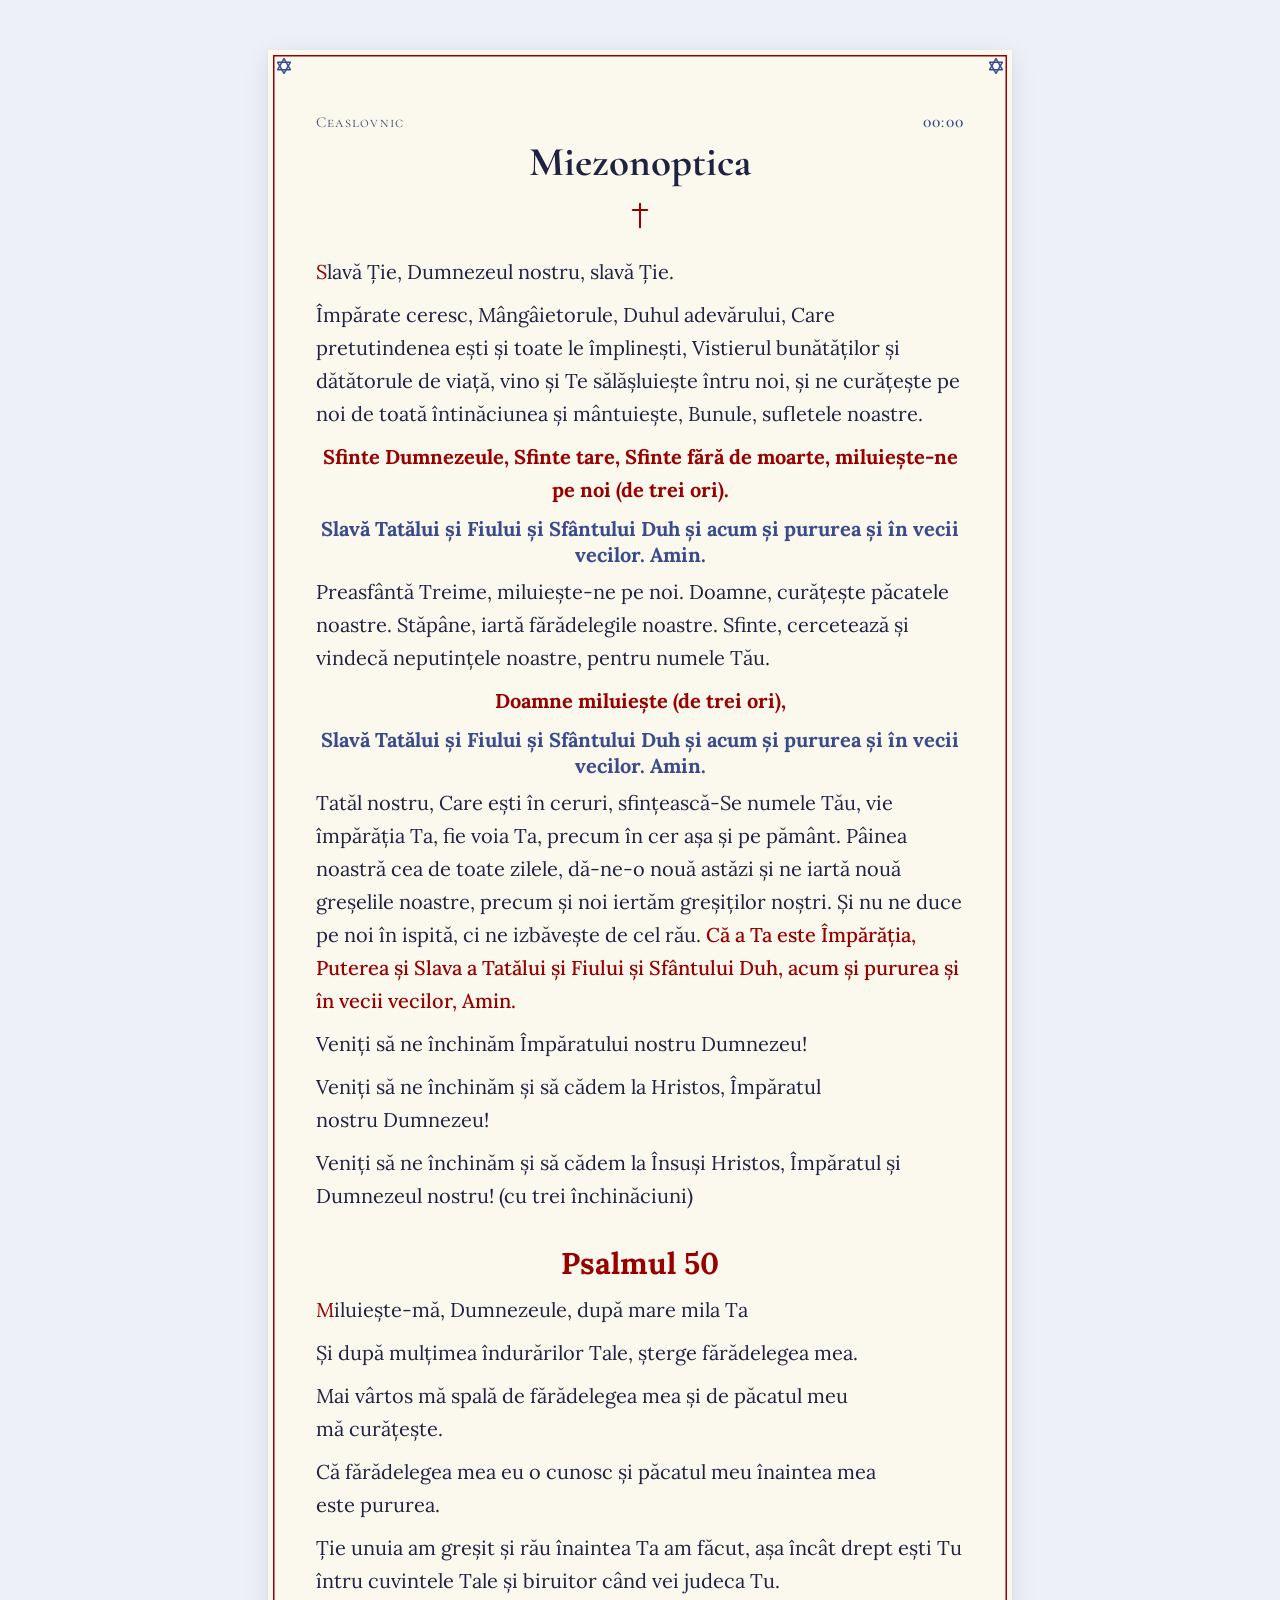
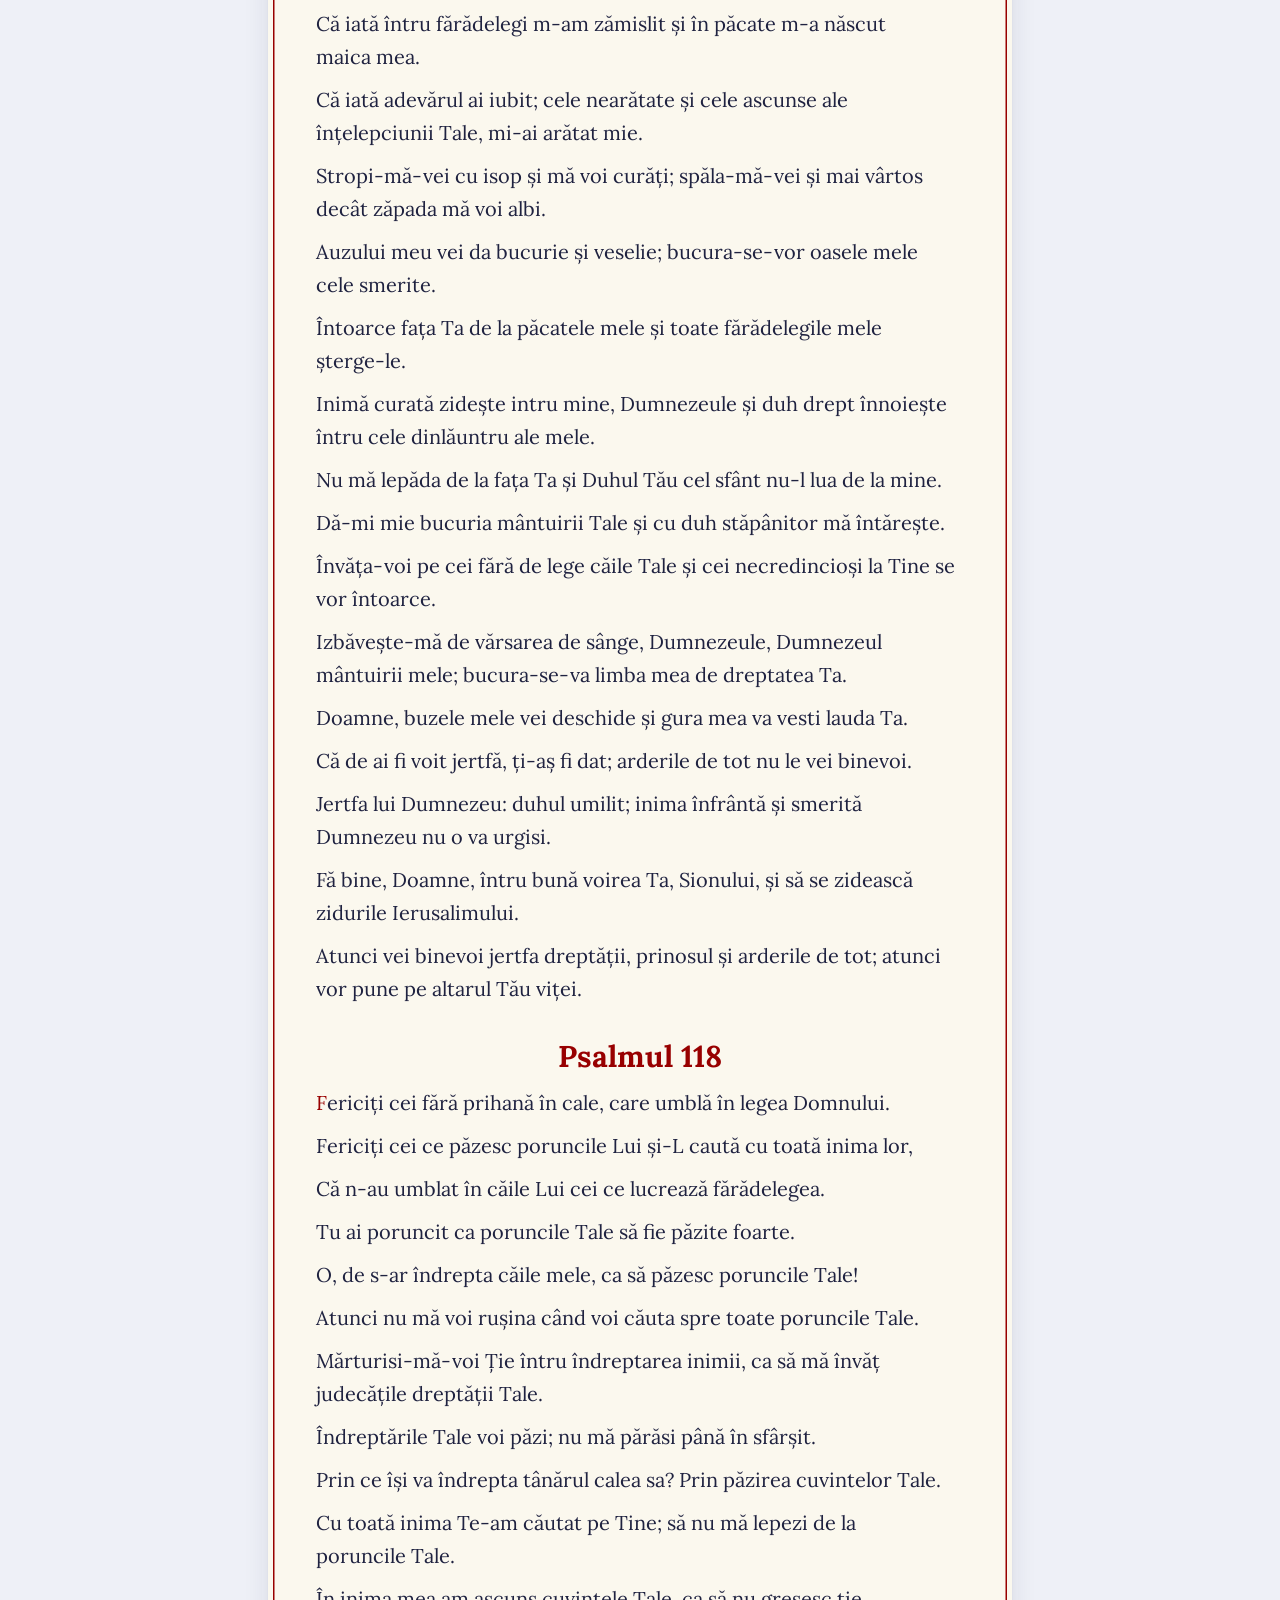
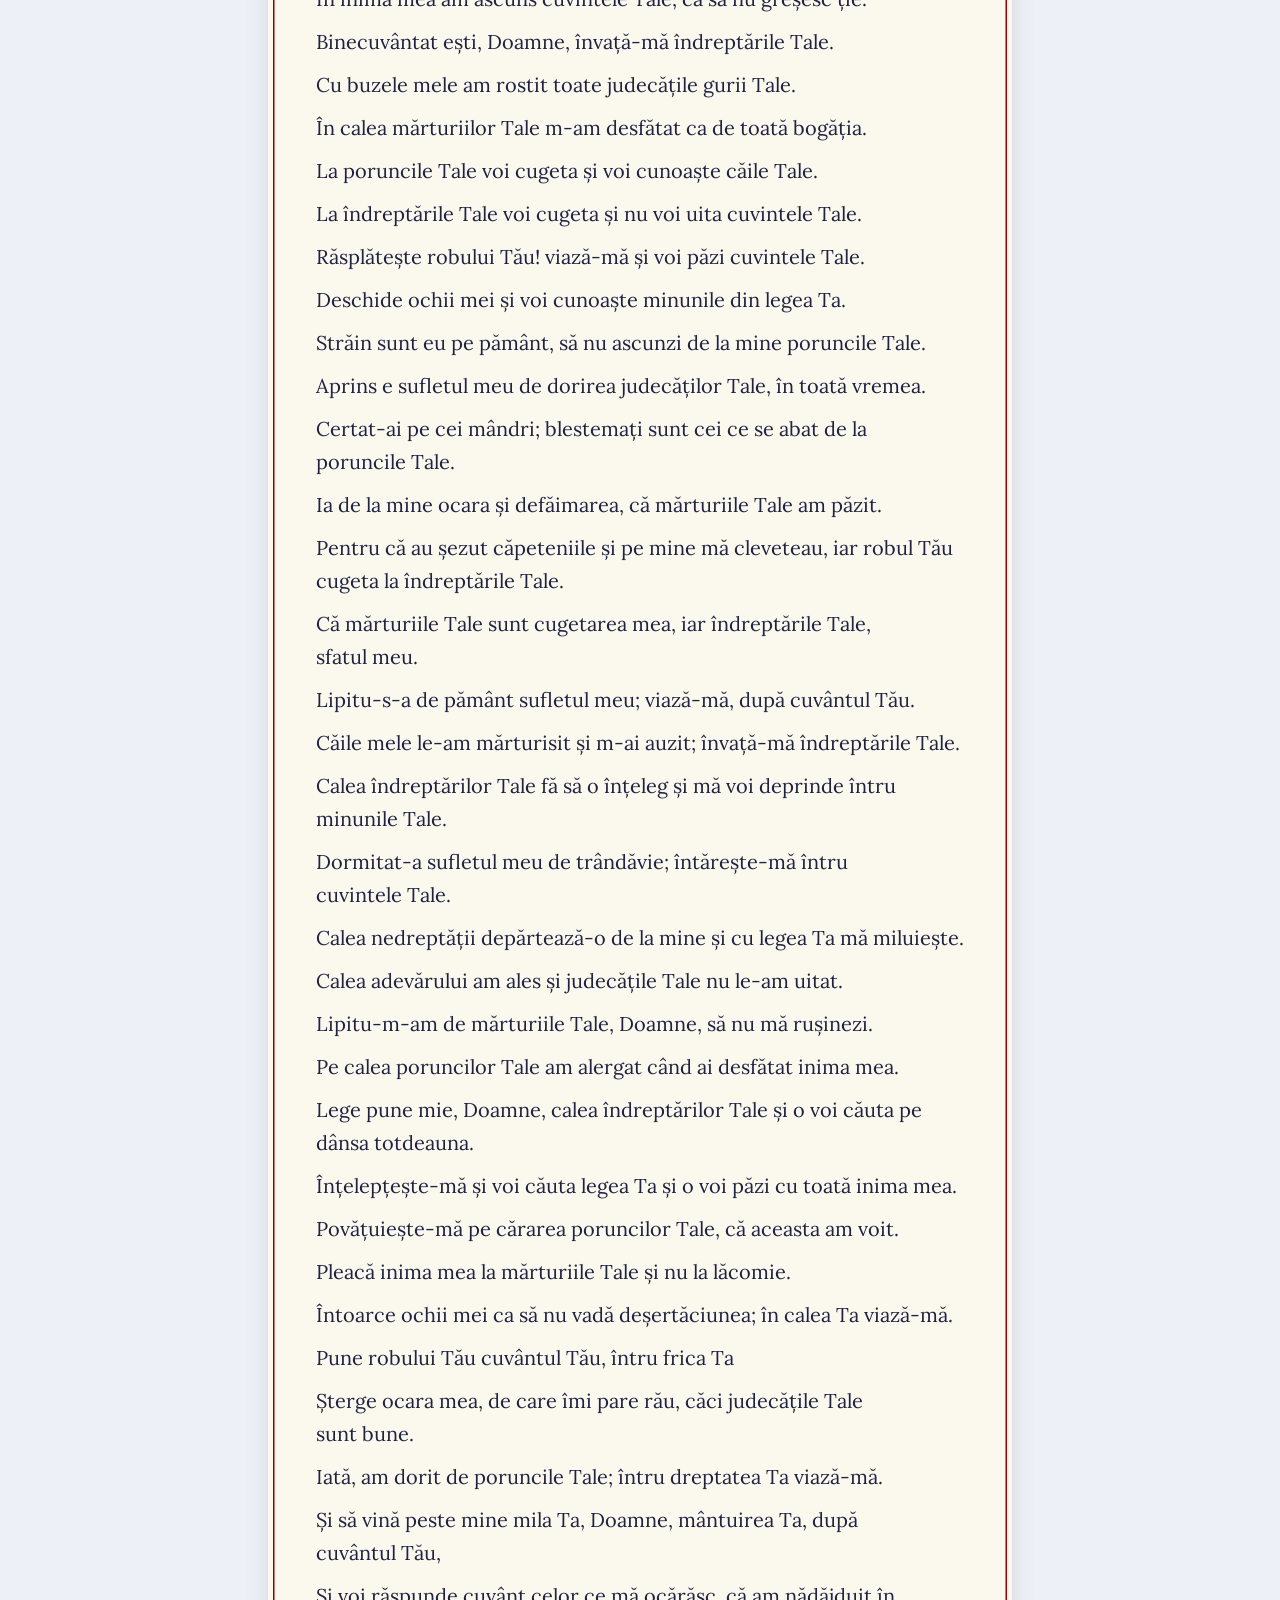
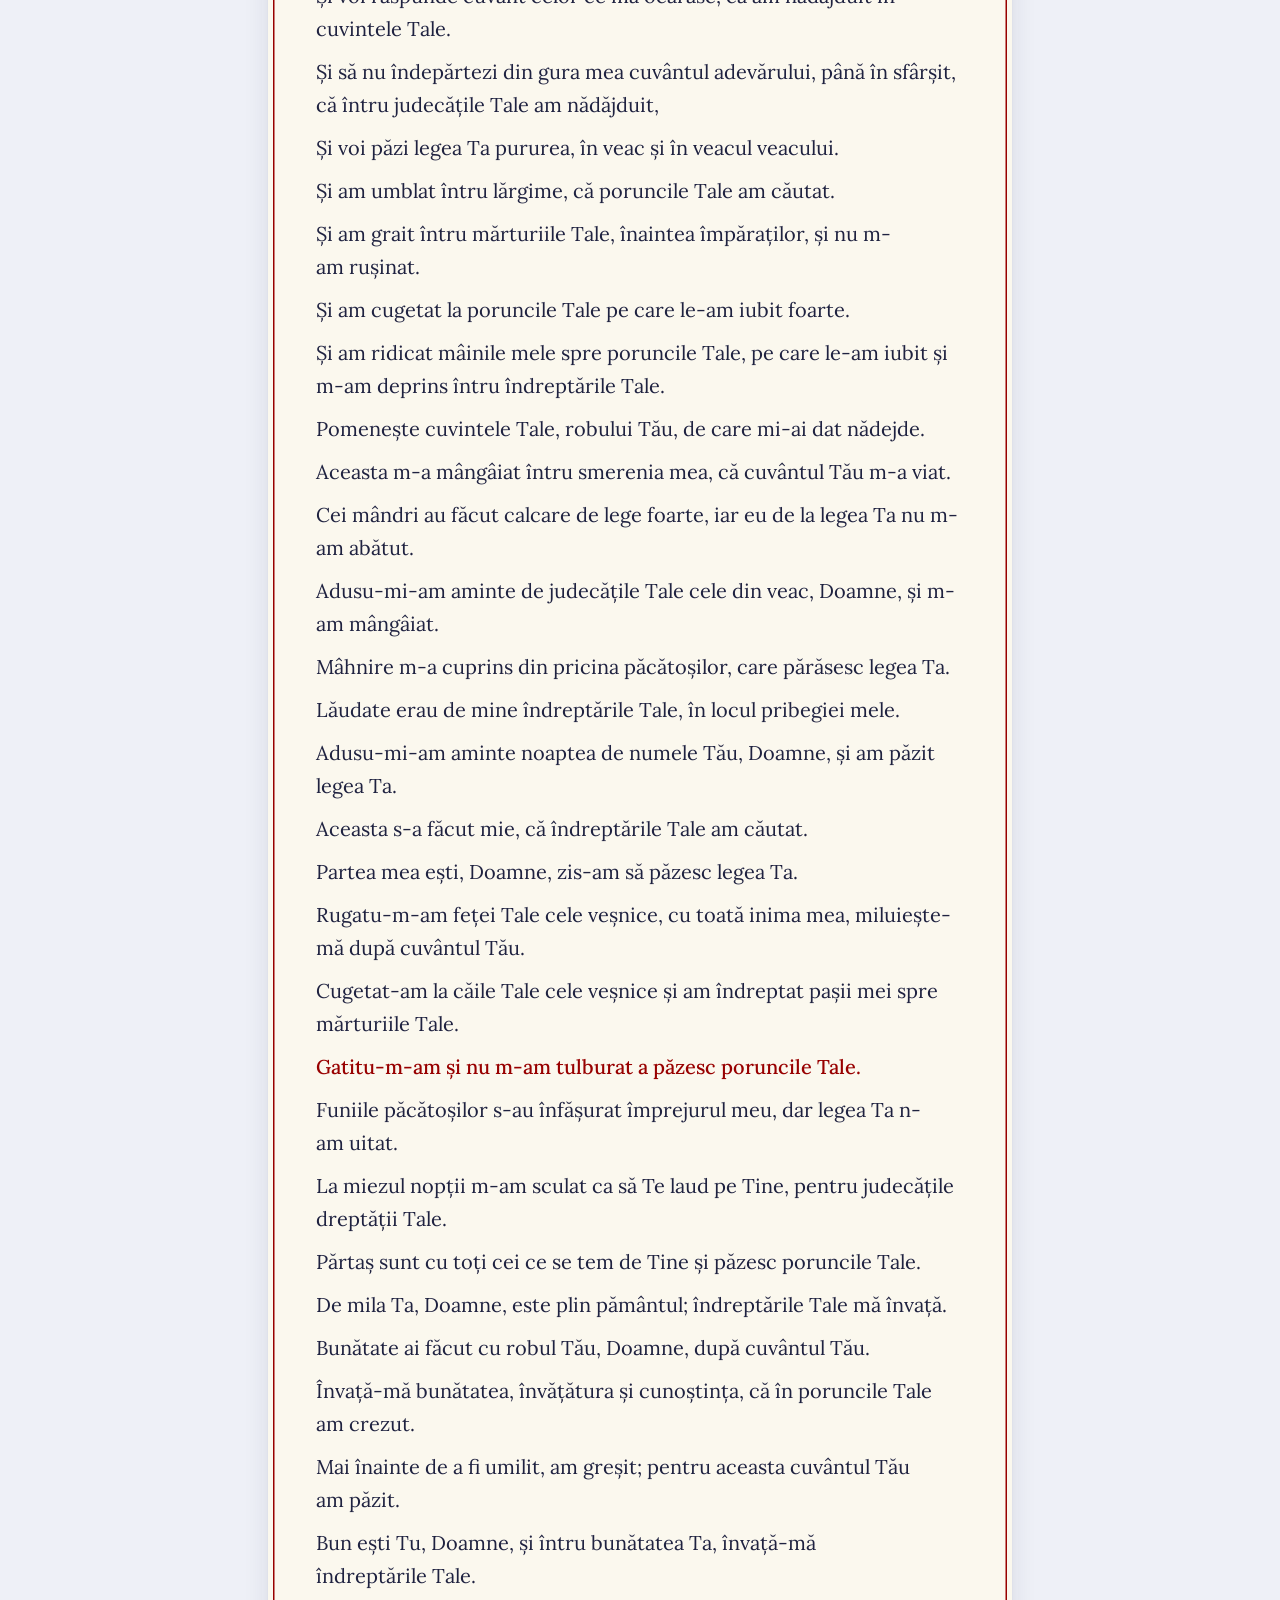
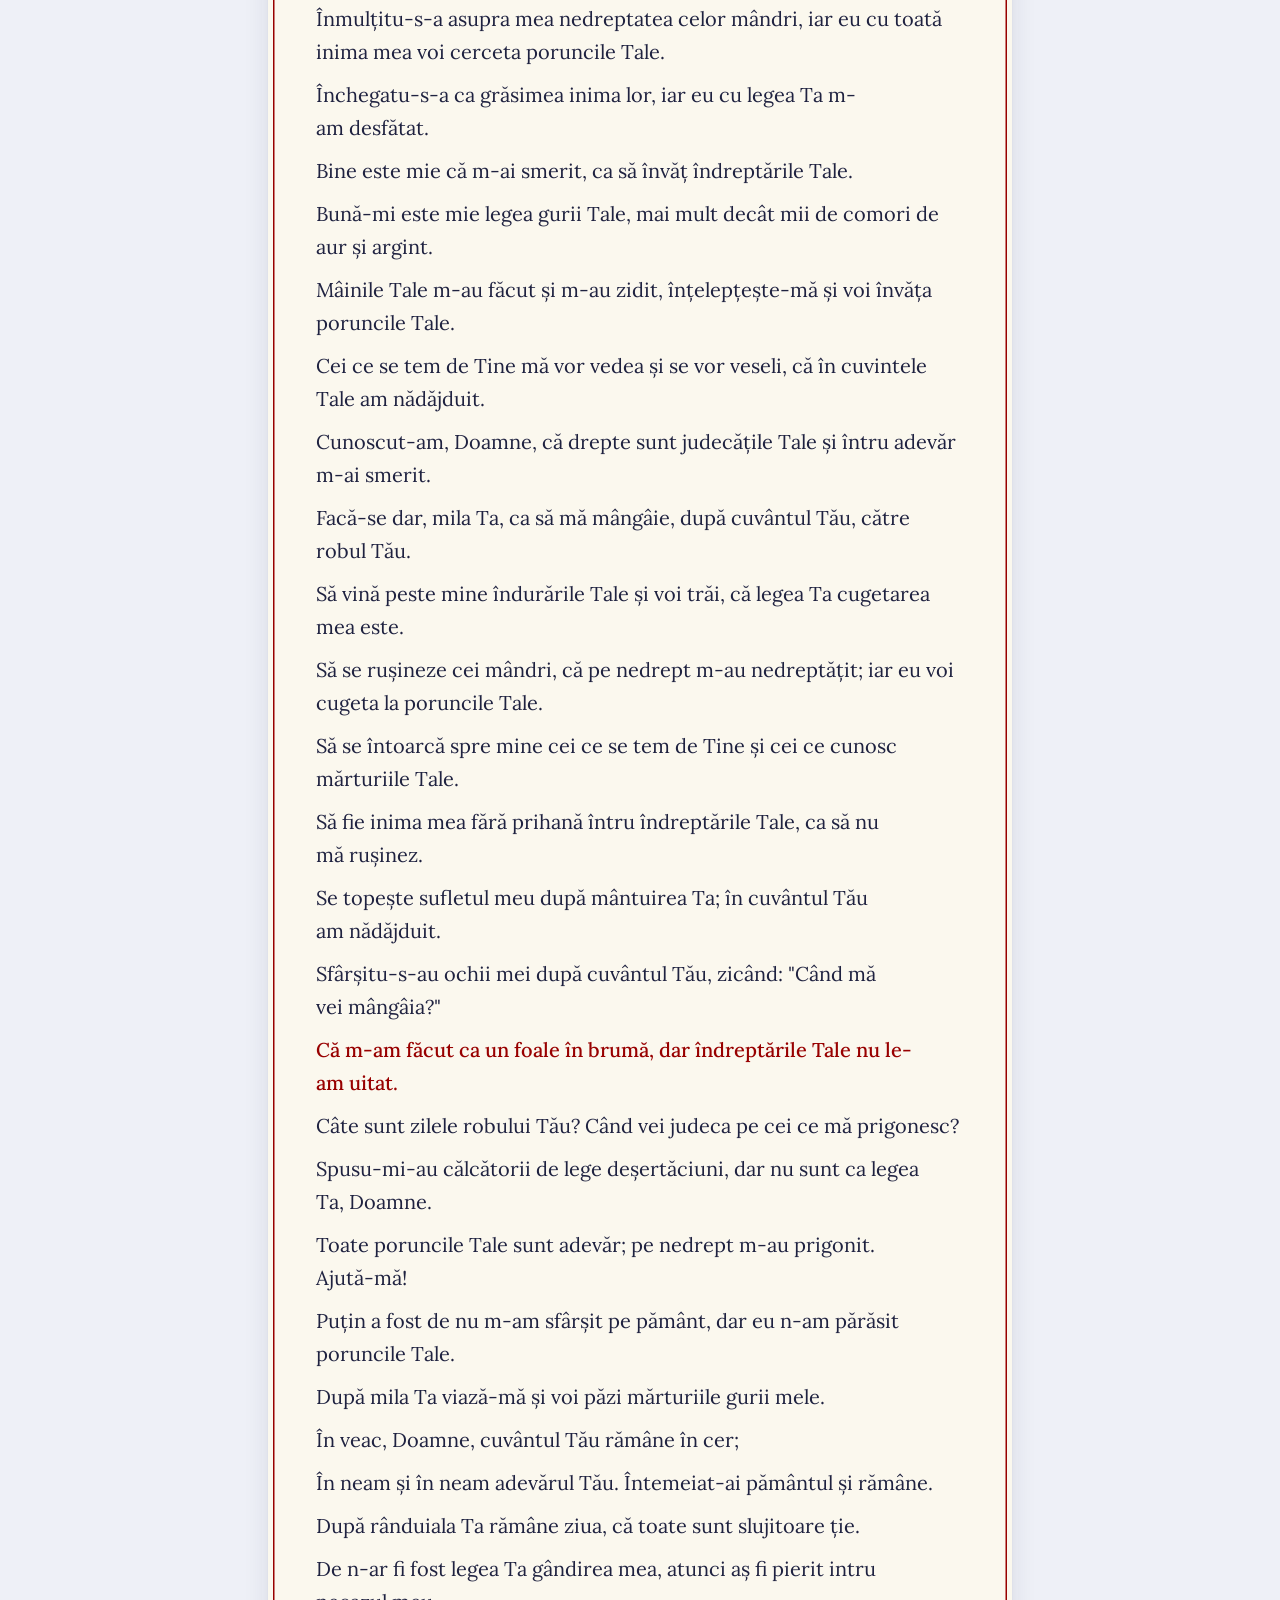
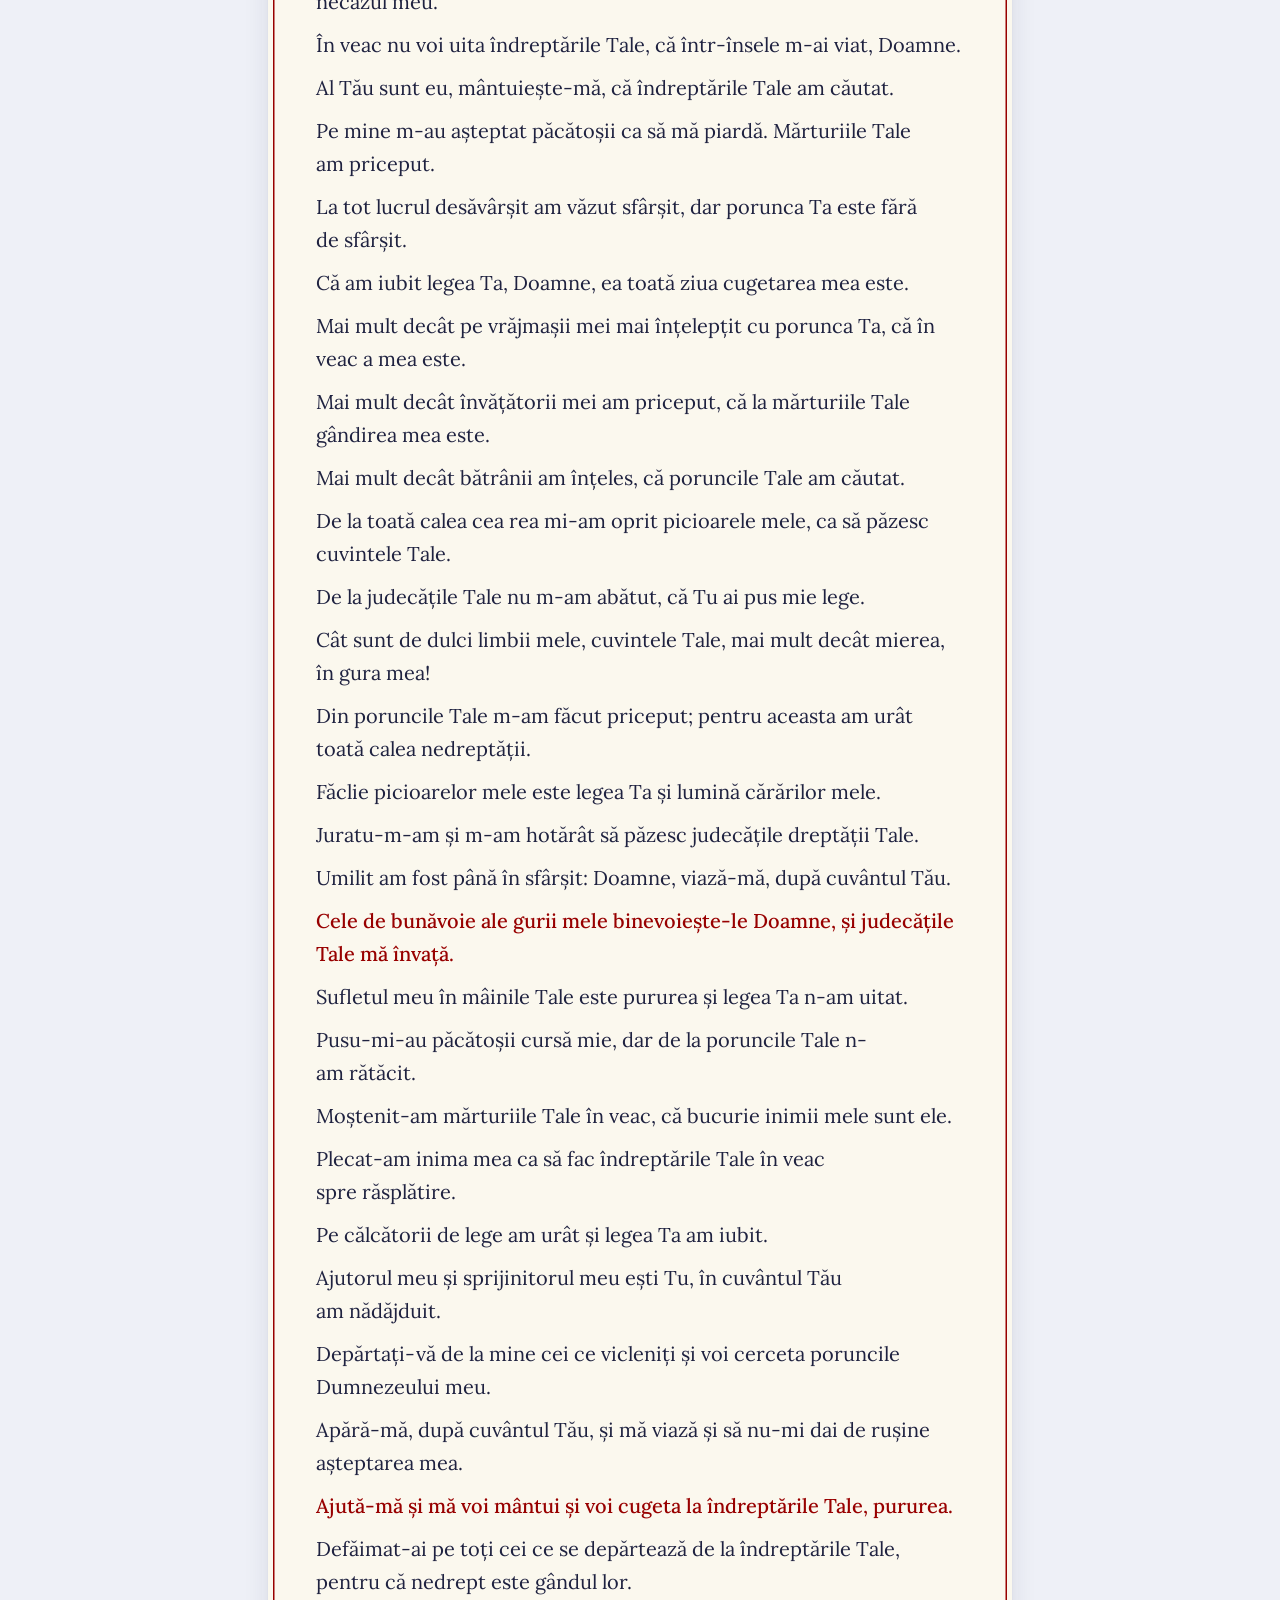
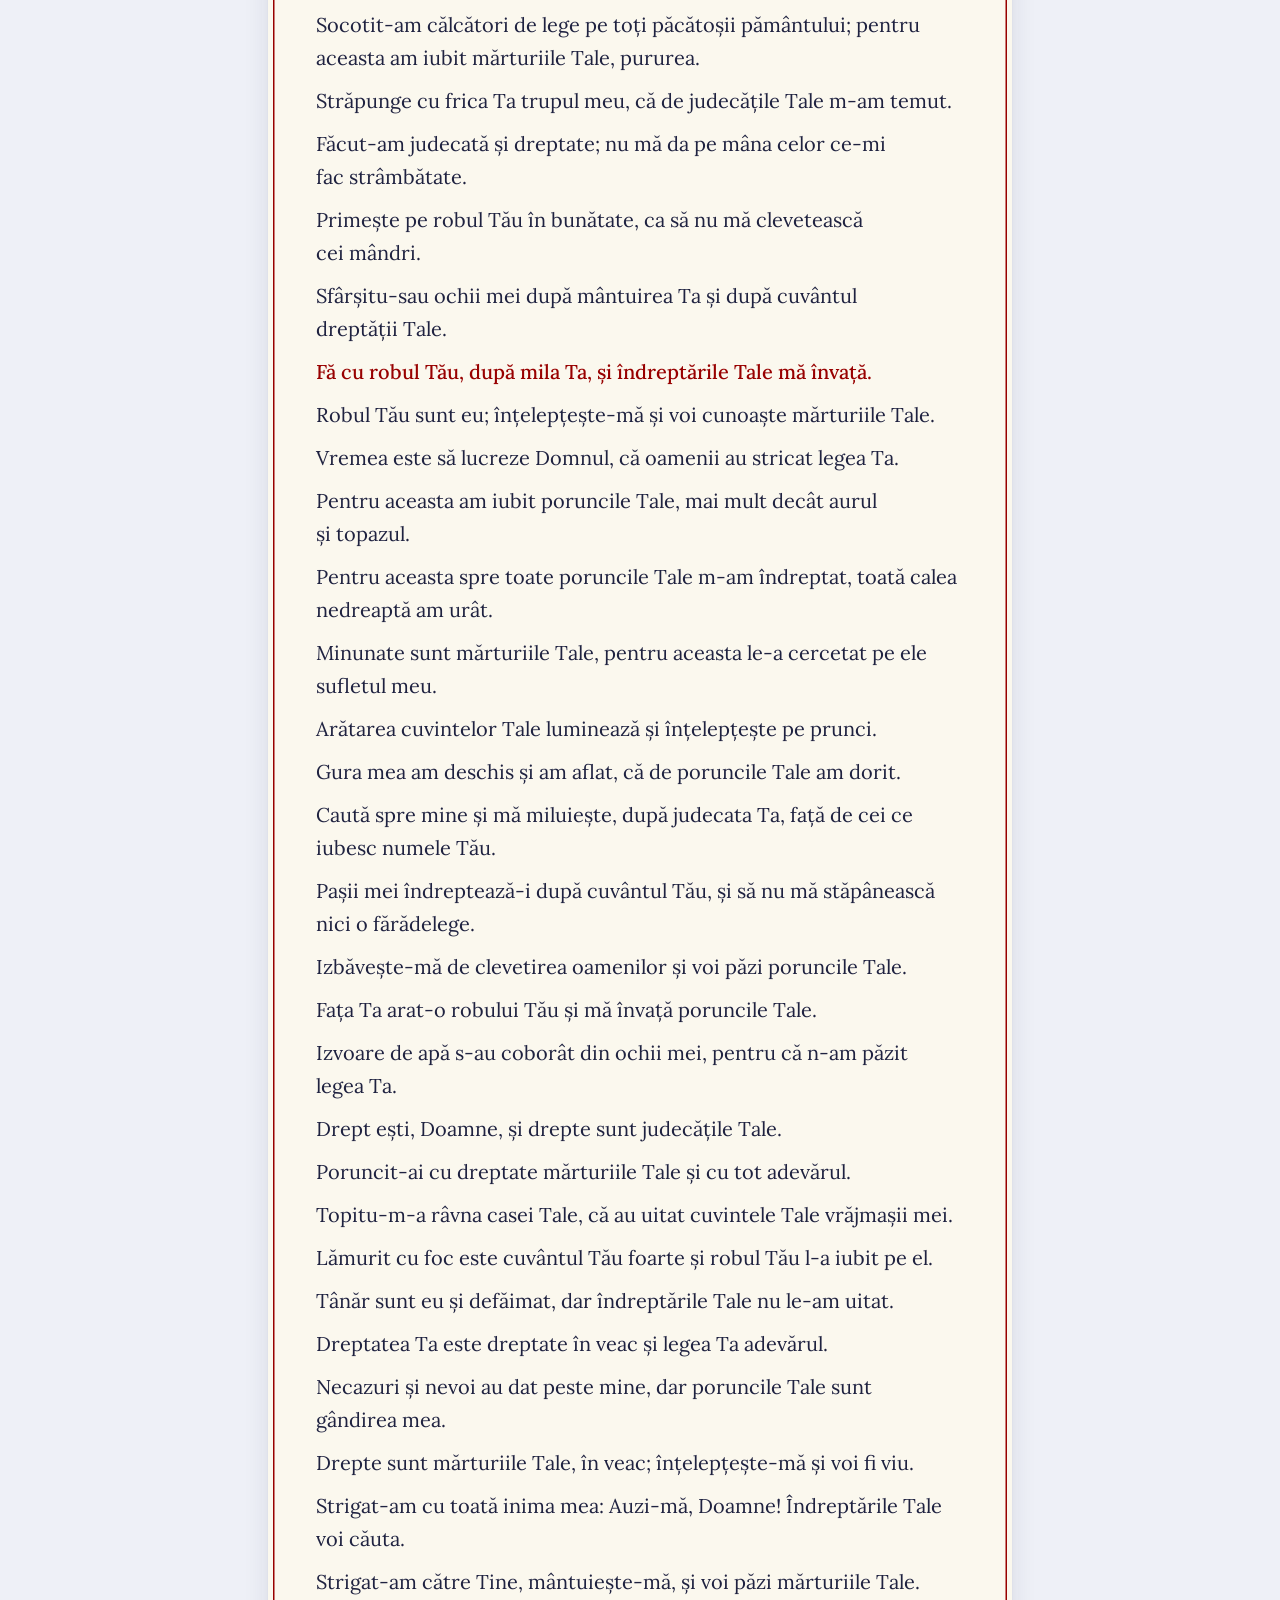
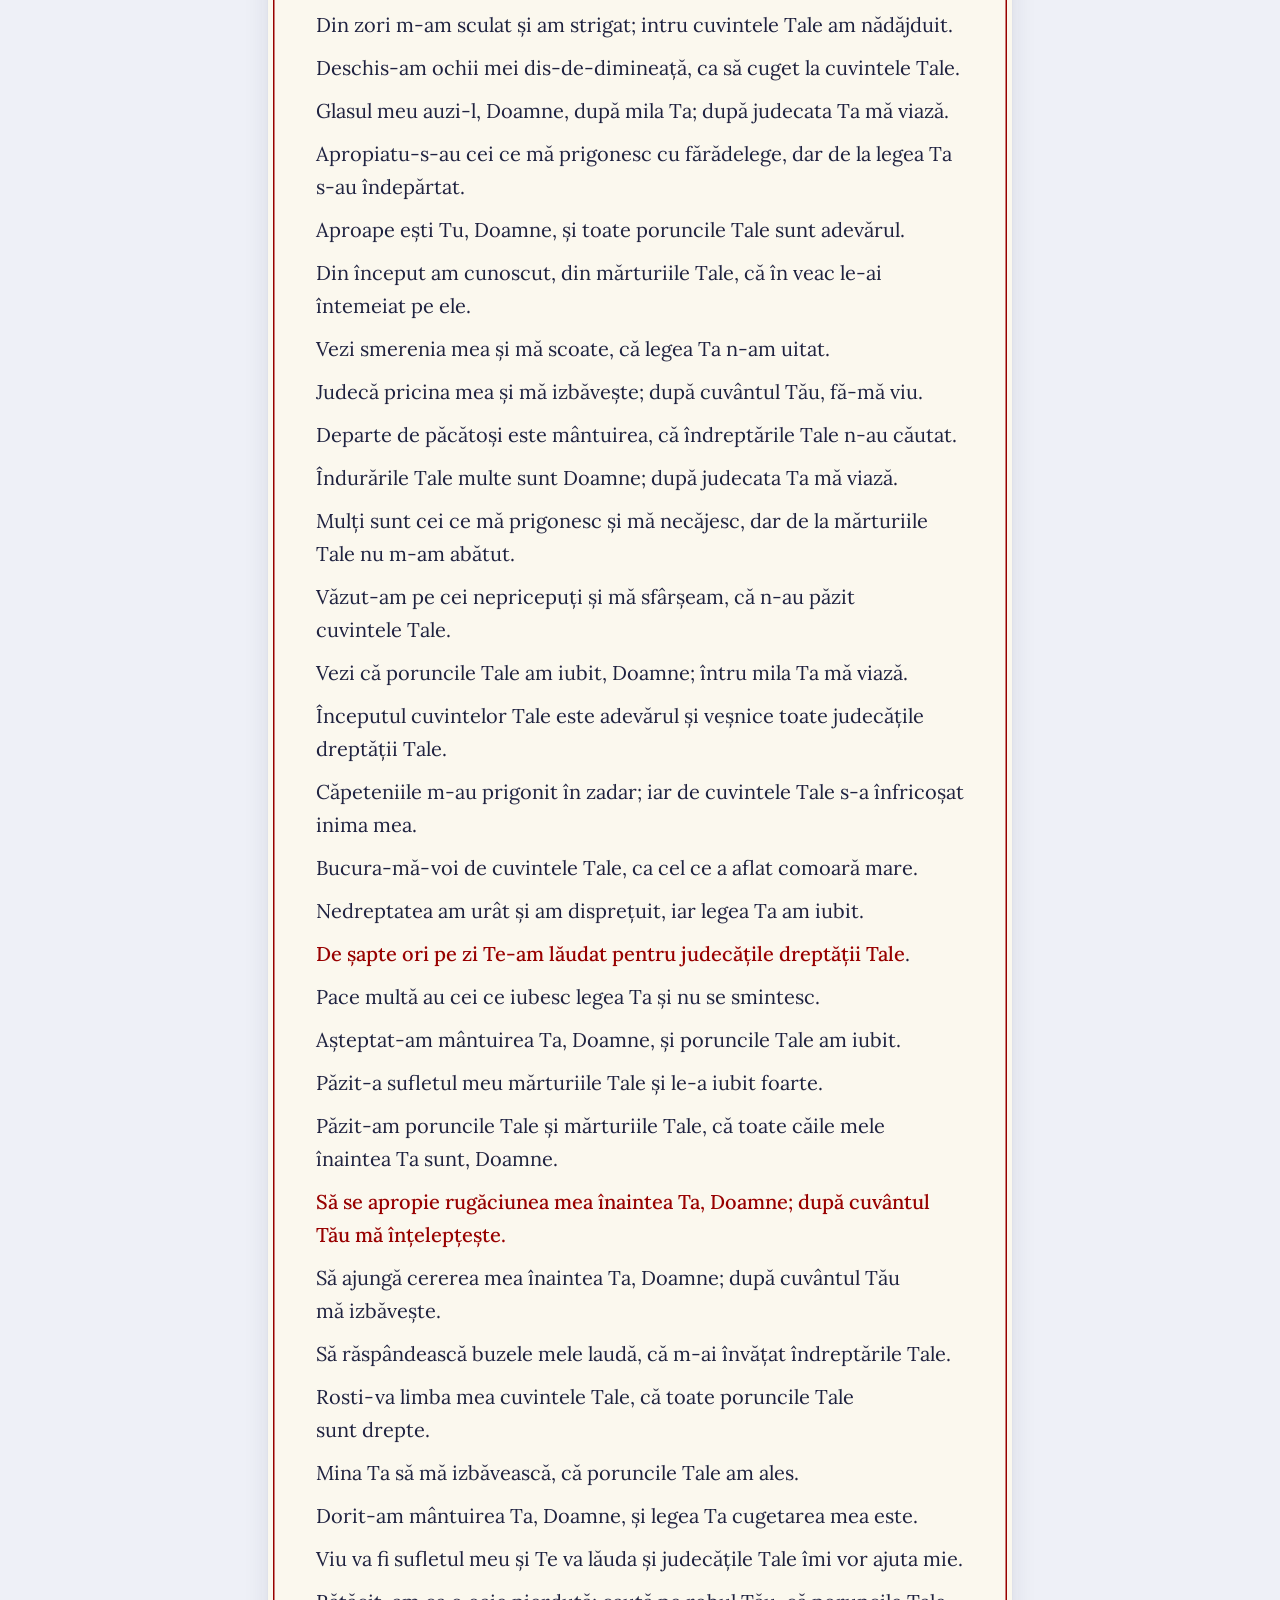
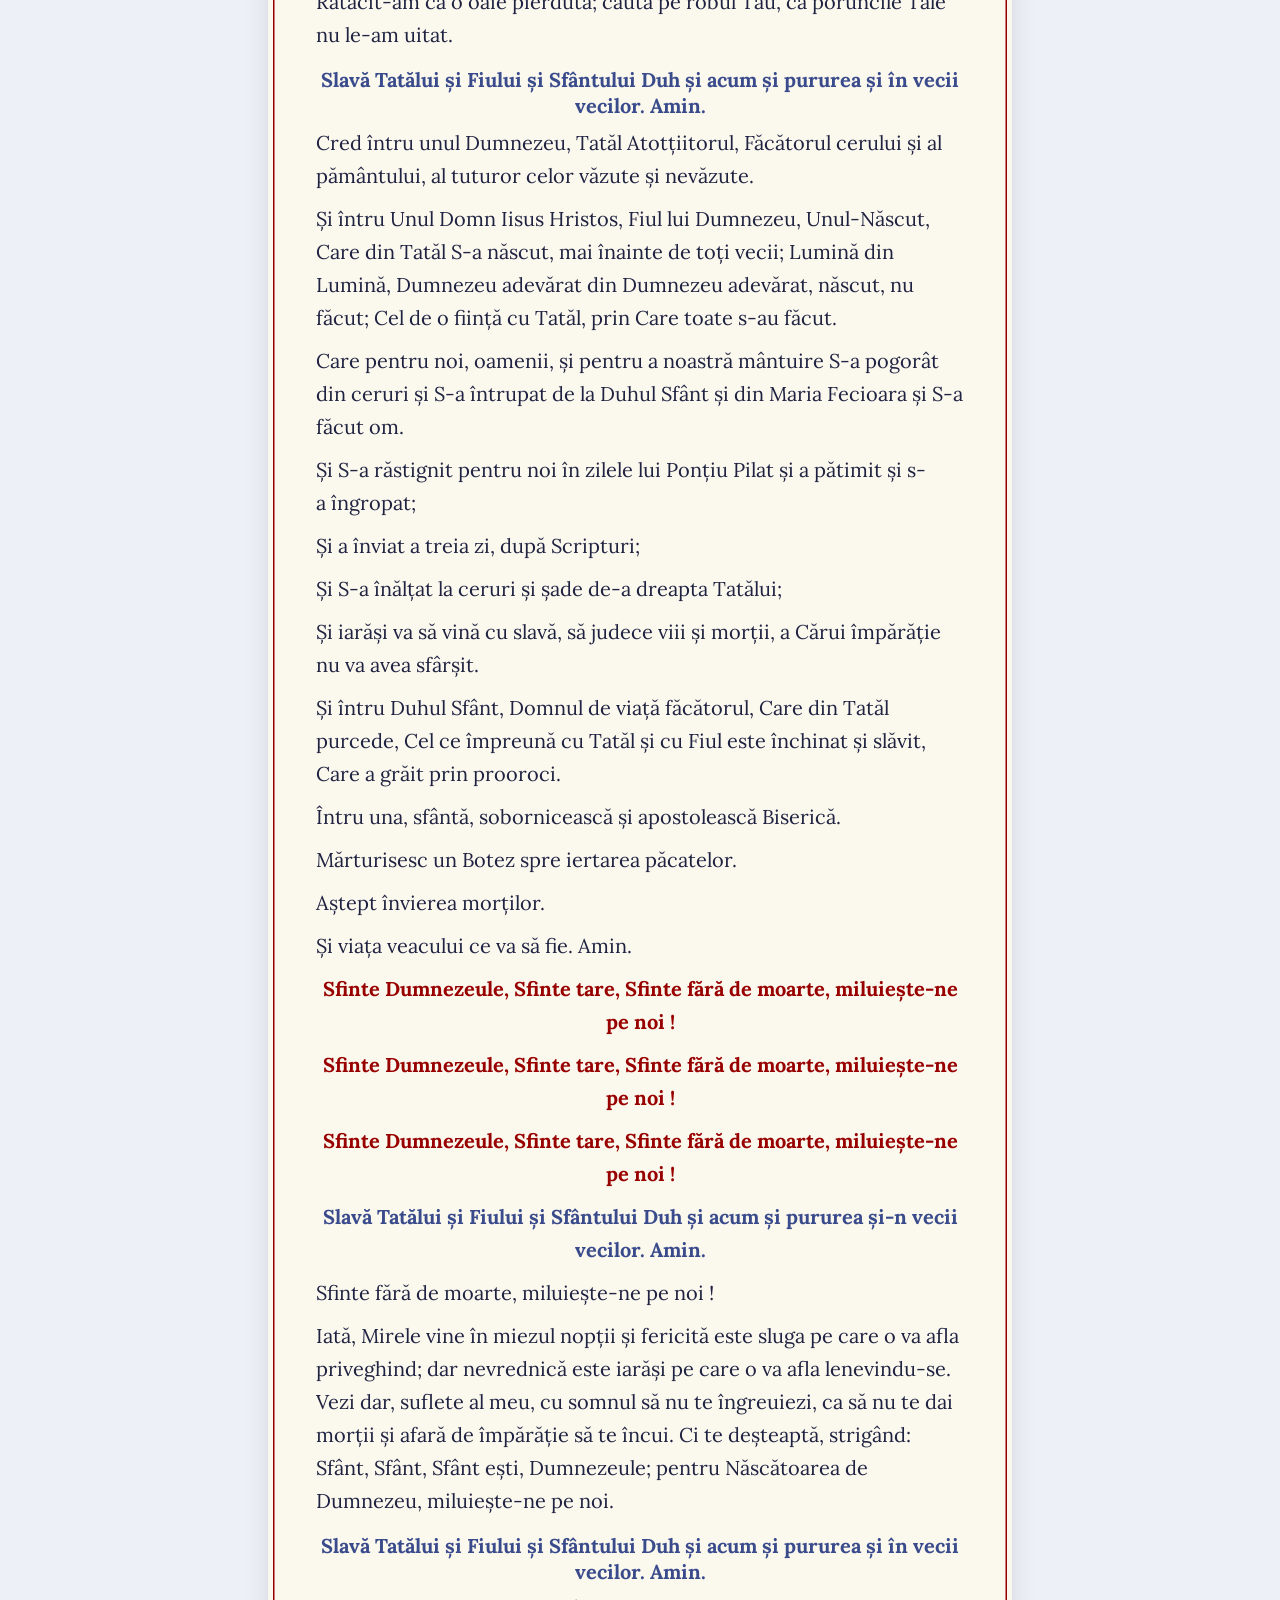
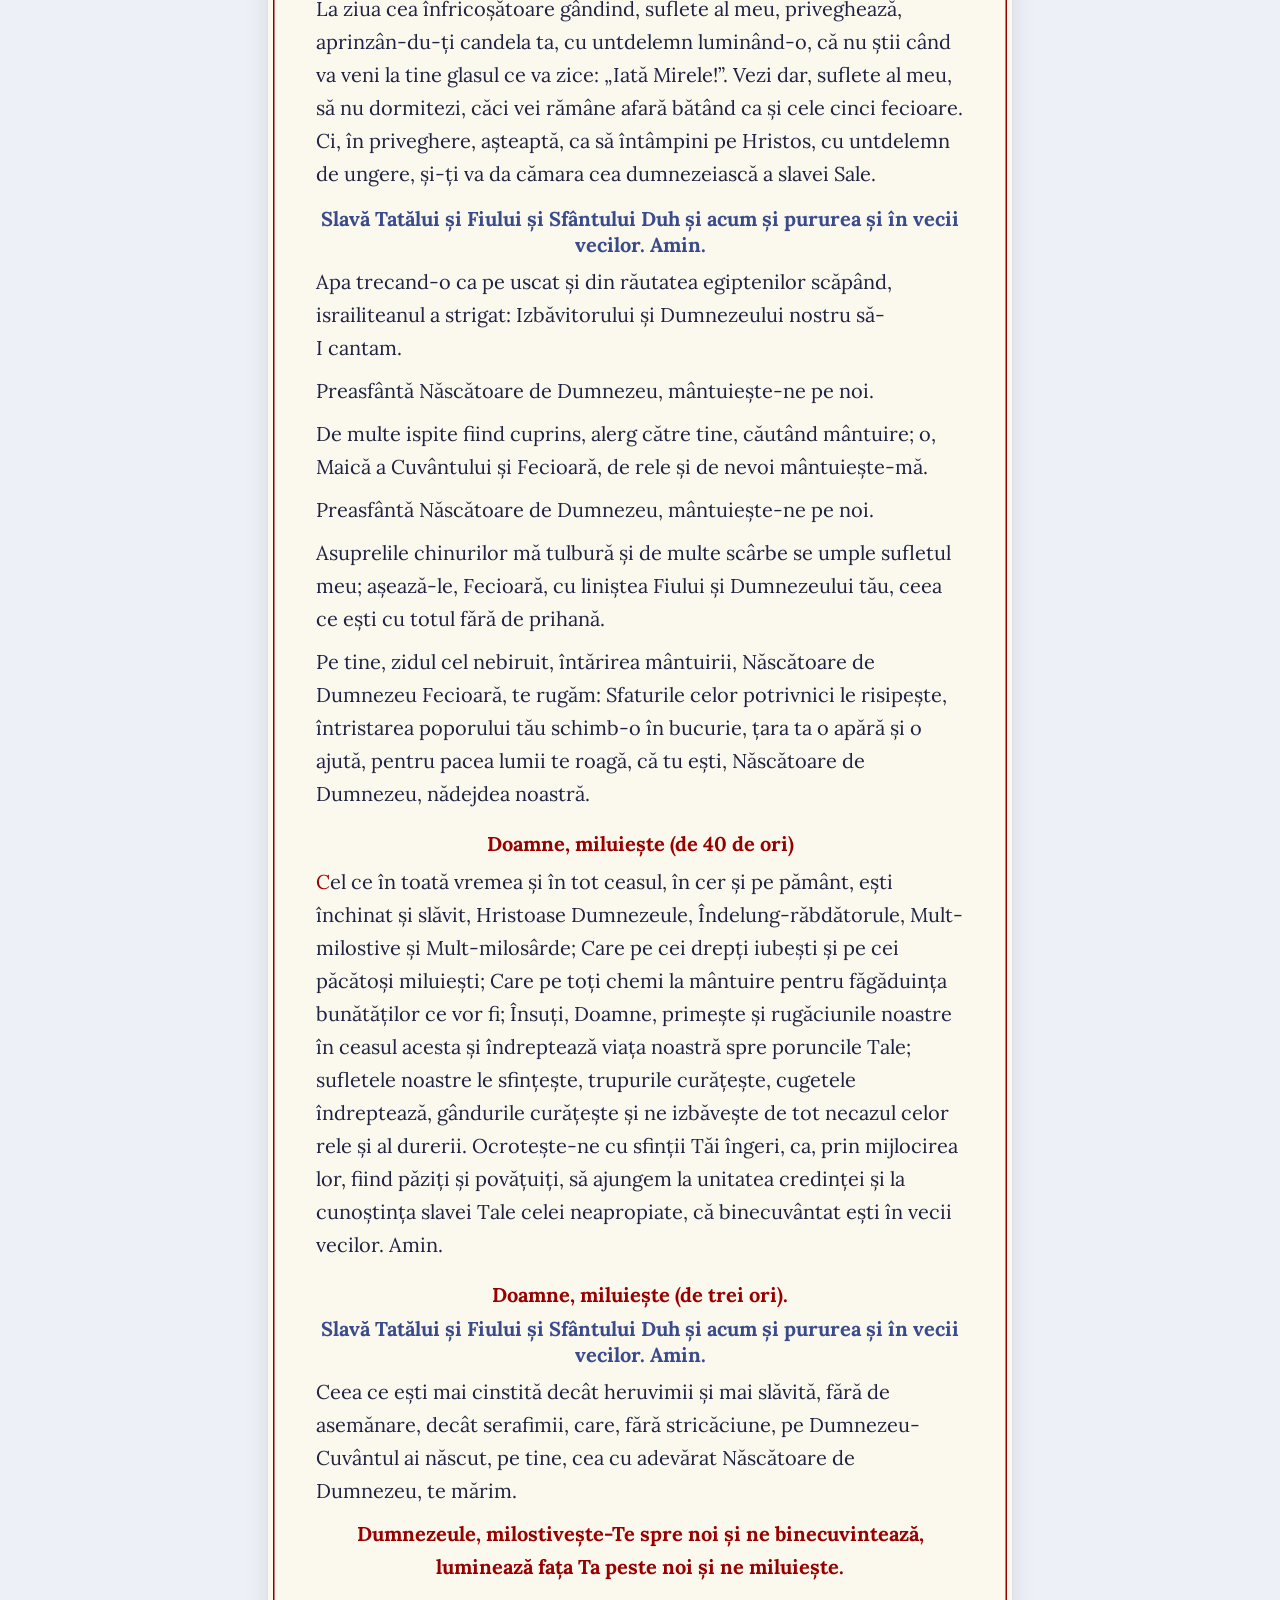
==== commit 8606f519: "Typo fix: 'pe cai mândri' → 'pe cei mândri', applied after run merging - Added the correction to ext" ====
--- a/docs/content/01-miezonoptica.html
+++ b/docs/content/01-miezonoptica.html
@@ -72,7 +72,7 @@
       <p>Deschide ochii mei şi voi cunoaşte minunile din legea Ta.</p>
       <p>Străin sunt eu pe pământ, să nu ascunzi de la mine poruncile Tale.</p>
       <p>Aprins e sufletul meu de dorirea judecăţilor Tale, în toată vremea.</p>
-      <p>Certat-ai pe cai mândri; blestemaţi sunt cei ce se abat de la poruncile Tale.</p>
+      <p>Certat-ai pe cei mândri; blestemaţi sunt cei ce se abat de la poruncile Tale.</p>
       <p>Ia de la mine ocara şi defăimarea, că mărturiile Tale am păzit.</p>
       <p>Pentru că au şezut căpeteniile şi pe mine mă cleveteau, iar robul Tău cugeta la îndreptările Tale.</p>
       <p>Că mărturiile Tale sunt cugetarea mea, iar îndreptările Tale, sfatul meu.</p>
--- a/docs/css/styles.css
+++ b/docs/css/styles.css
@@ -8,8 +8,12 @@
   --accent-2:  #6b7ec4;       /* lighter indigo */
   --rubric:    #980000;       /* liturgical rubric red (matches source docx) */
   --rule:      #c4cae6;
-  --gold:      #c9a86b;       /* warm Byzantine gold for the page frame */
+  --gold:      #d4af37;       /* available token (currently unused) */
   --shadow:    0 1px 2px rgba(30, 30, 60, 0.06), 0 6px 24px rgba(30, 30, 60, 0.10);
+  /* Star of David outlined in accent indigo (#3a4b8c) — no fill, so the
+     paper background shows through the triangles and the central hexagon.
+     Reused as 4 corner ornaments via background-image on .page__inner. */
+  --star: url("data:image/svg+xml;utf8,<svg xmlns='http://www.w3.org/2000/svg' viewBox='0 0 24 24'><g fill='none' stroke='%233a4b8c' stroke-width='2.2' stroke-linejoin='round'><polygon points='12,1 21.5,17.5 2.5,17.5'/><polygon points='21.5,6.5 12,23 2.5,6.5'/></g></svg>");
   --maxw:      62ch;
   --font-display: "Cormorant Garamond", "Garamond", "Times New Roman", serif;
   --font-body:    "Lora", "Georgia", "Times New Roman", serif;
@@ -49,20 +53,26 @@
   position: relative;
   width: 100%;
   max-width: var(--maxw);
-  background: var(--paper);
   padding: clamp(2.5rem, 5.5vw, 3.75rem) clamp(1.75rem, 4.5vw, 3rem) clamp(2rem, 4vw, 2.75rem);
   margin: 0.75rem;
-  /* Three concentric gold lines drawn just inside the card edge.
-     Each "paper" inset masks the previous gold inset's interior, so the
-     visible band of each inset is its (spread) – (previous spread). */
+  /* Cream card with a rubric-red rule and a blue Star of David in each of
+     the four corners. The paper inset masks the rubric inset's interior so
+     only the 1.5px band between them shows as a red line. Stars are
+     positioned inside the rule (8px from each edge) so the inset shadow
+     doesn't clip them. */
+  background-color: var(--paper);
+  background-image: var(--star), var(--star), var(--star), var(--star);
+  background-position:
+    left 8px top 8px,
+    right 8px top 8px,
+    left 8px bottom 8px,
+    right 8px bottom 8px;
+  background-repeat: no-repeat;
+  background-size: 16px 16px;
   box-shadow:
-    inset 0 0 0 4px    var(--paper),  /* 4px buffer from the edge */
-    inset 0 0 0 5.5px  var(--gold),   /* outermost gold line (1.5px) */
-    inset 0 0 0 9.5px  var(--paper),  /* 4px gap */
-    inset 0 0 0 10.5px var(--gold),   /* middle gold line (1px) */
-    inset 0 0 0 14.5px var(--paper),  /* 4px gap */
-    inset 0 0 0 15.5px var(--gold),   /* innermost gold line (1px) */
-    var(--shadow);                    /* preserve the card's drop shadow */
+    inset 0 0 0 5px   var(--paper),
+    inset 0 0 0 6.5px var(--rubric),
+    var(--shadow);
 }
 
 @media (max-width: 720px) {
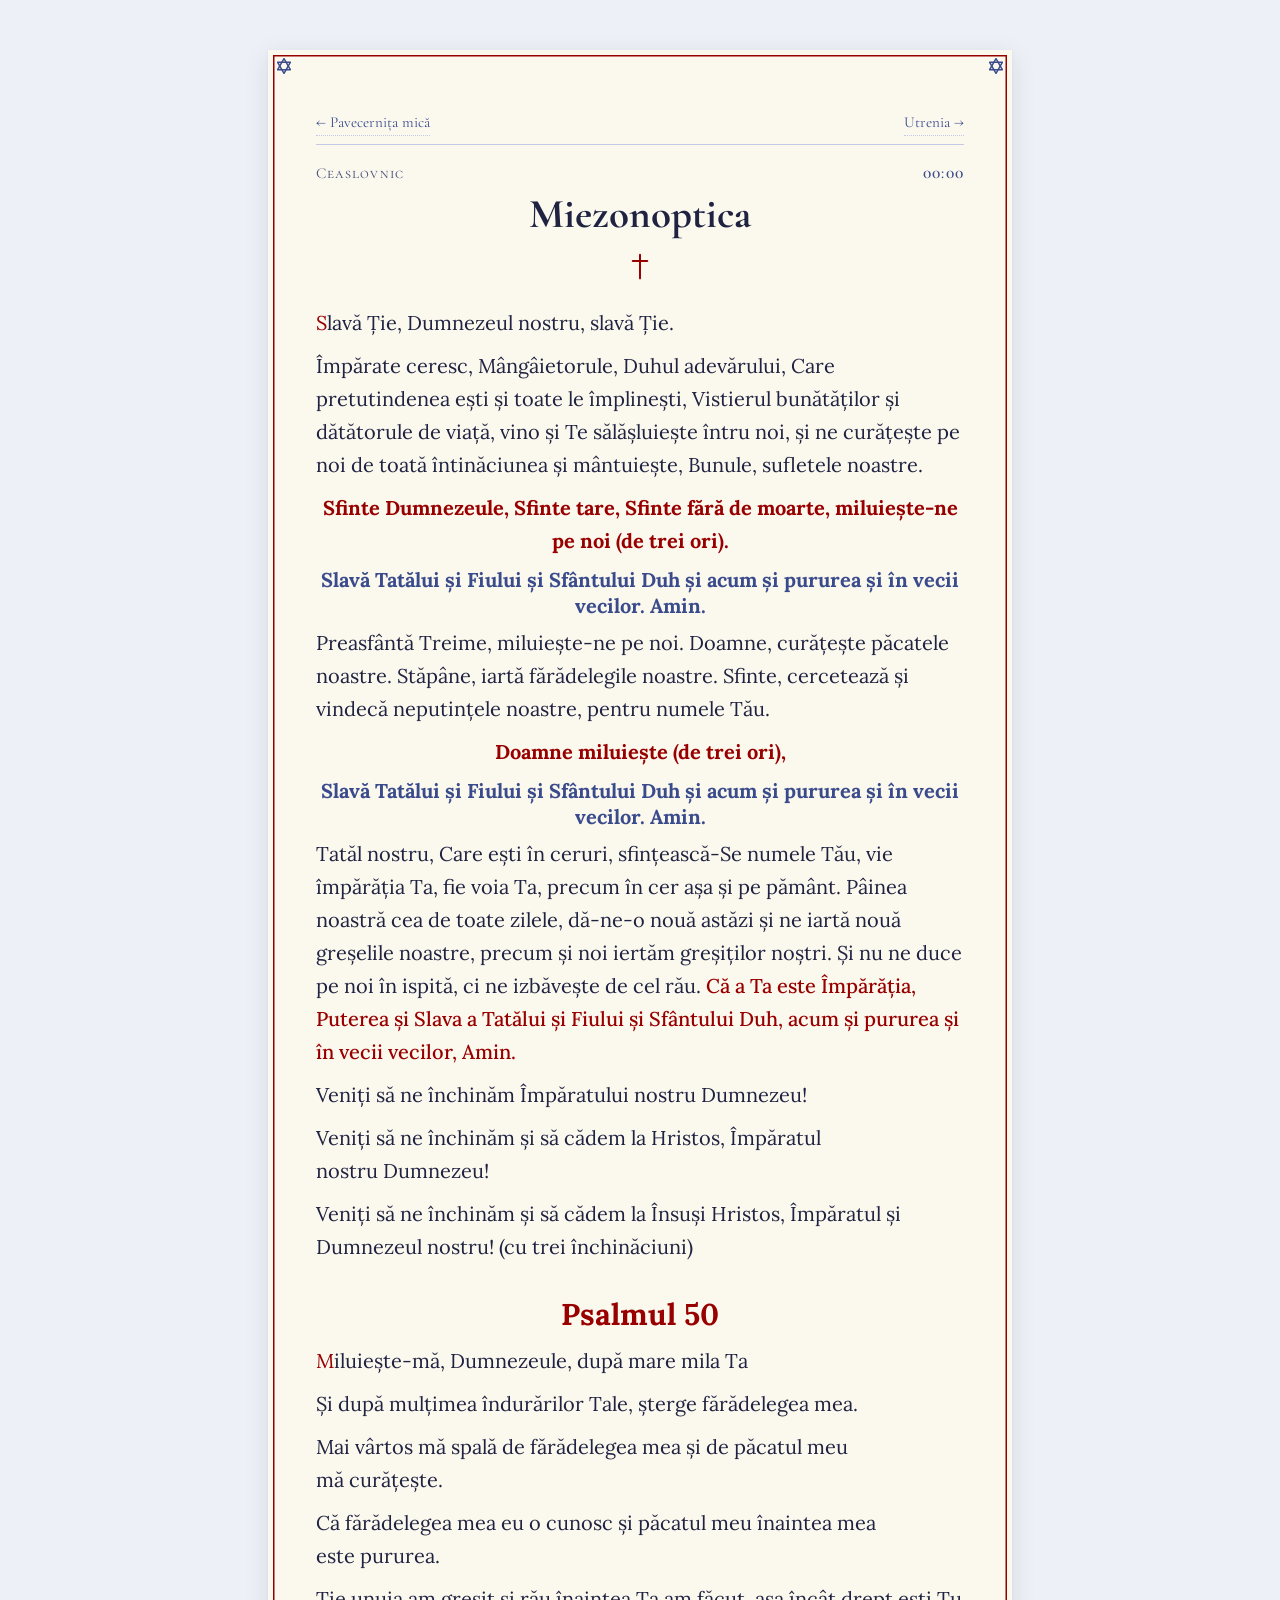
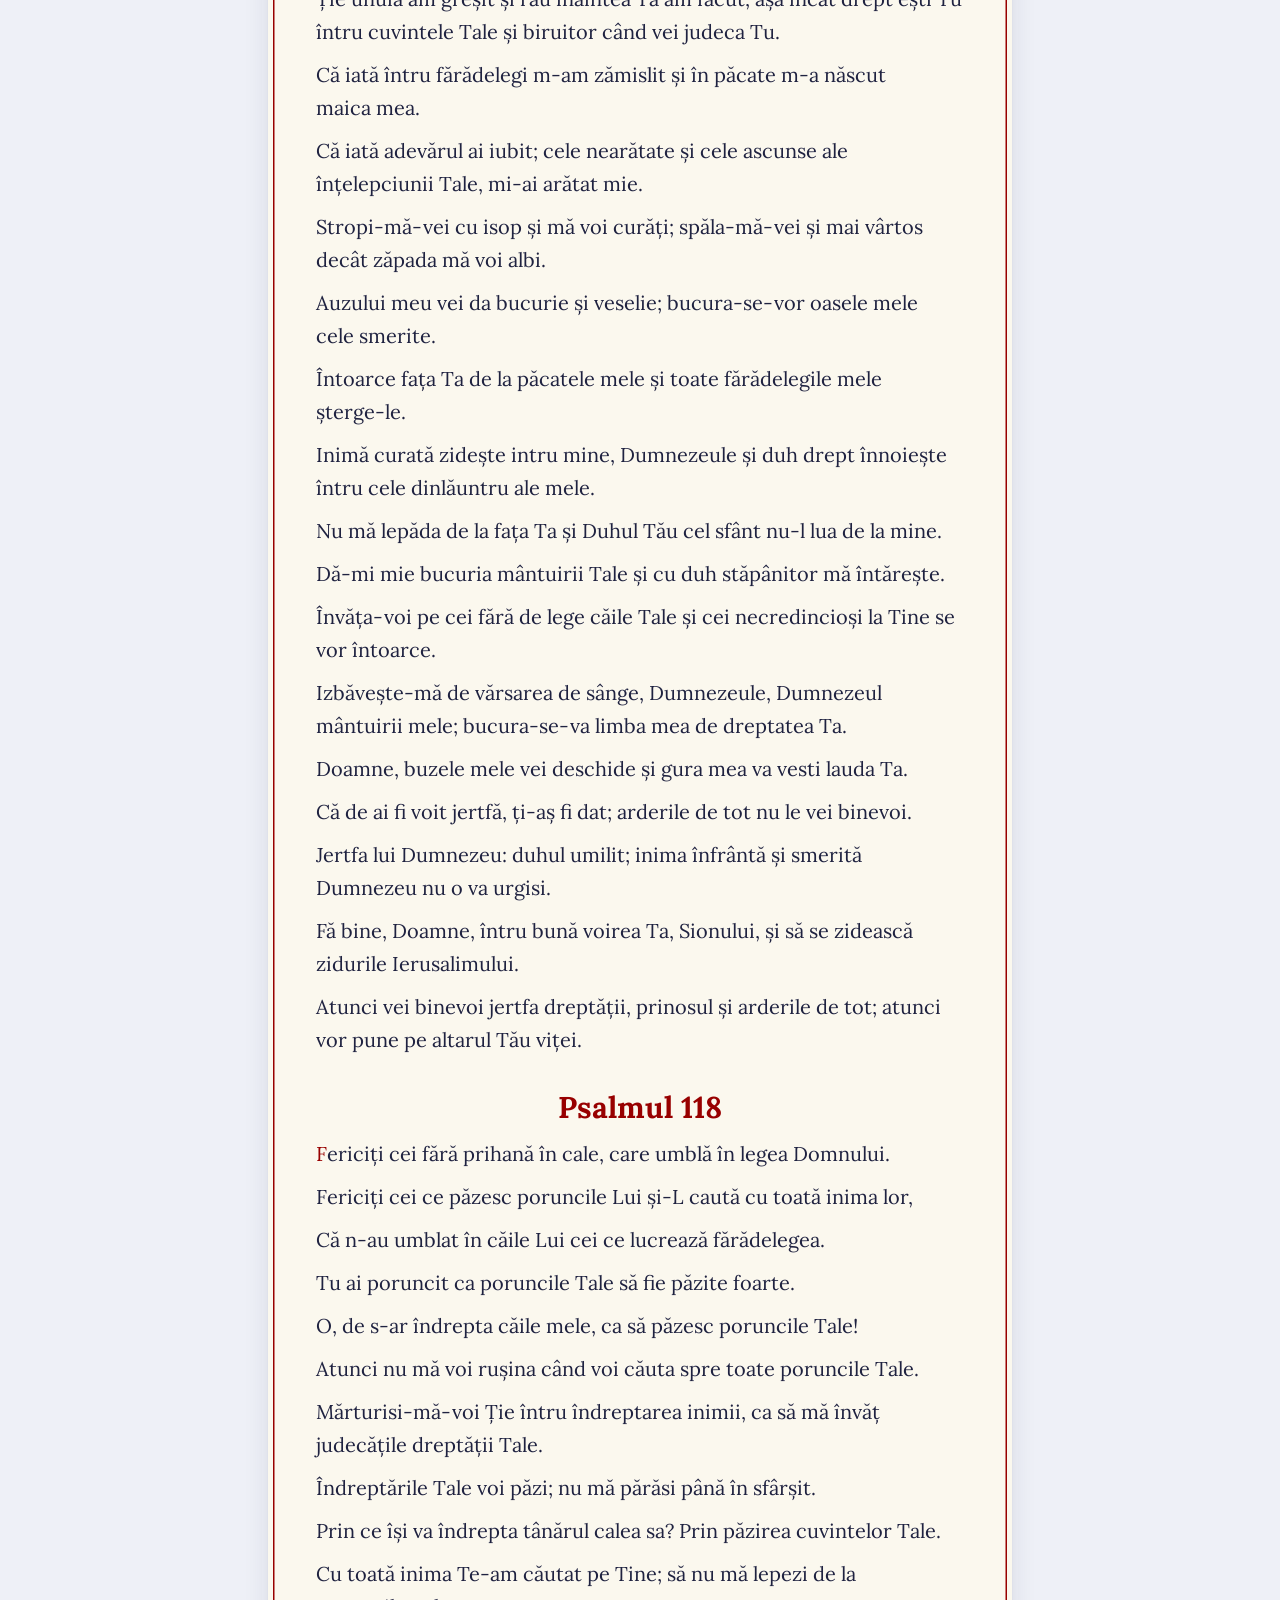
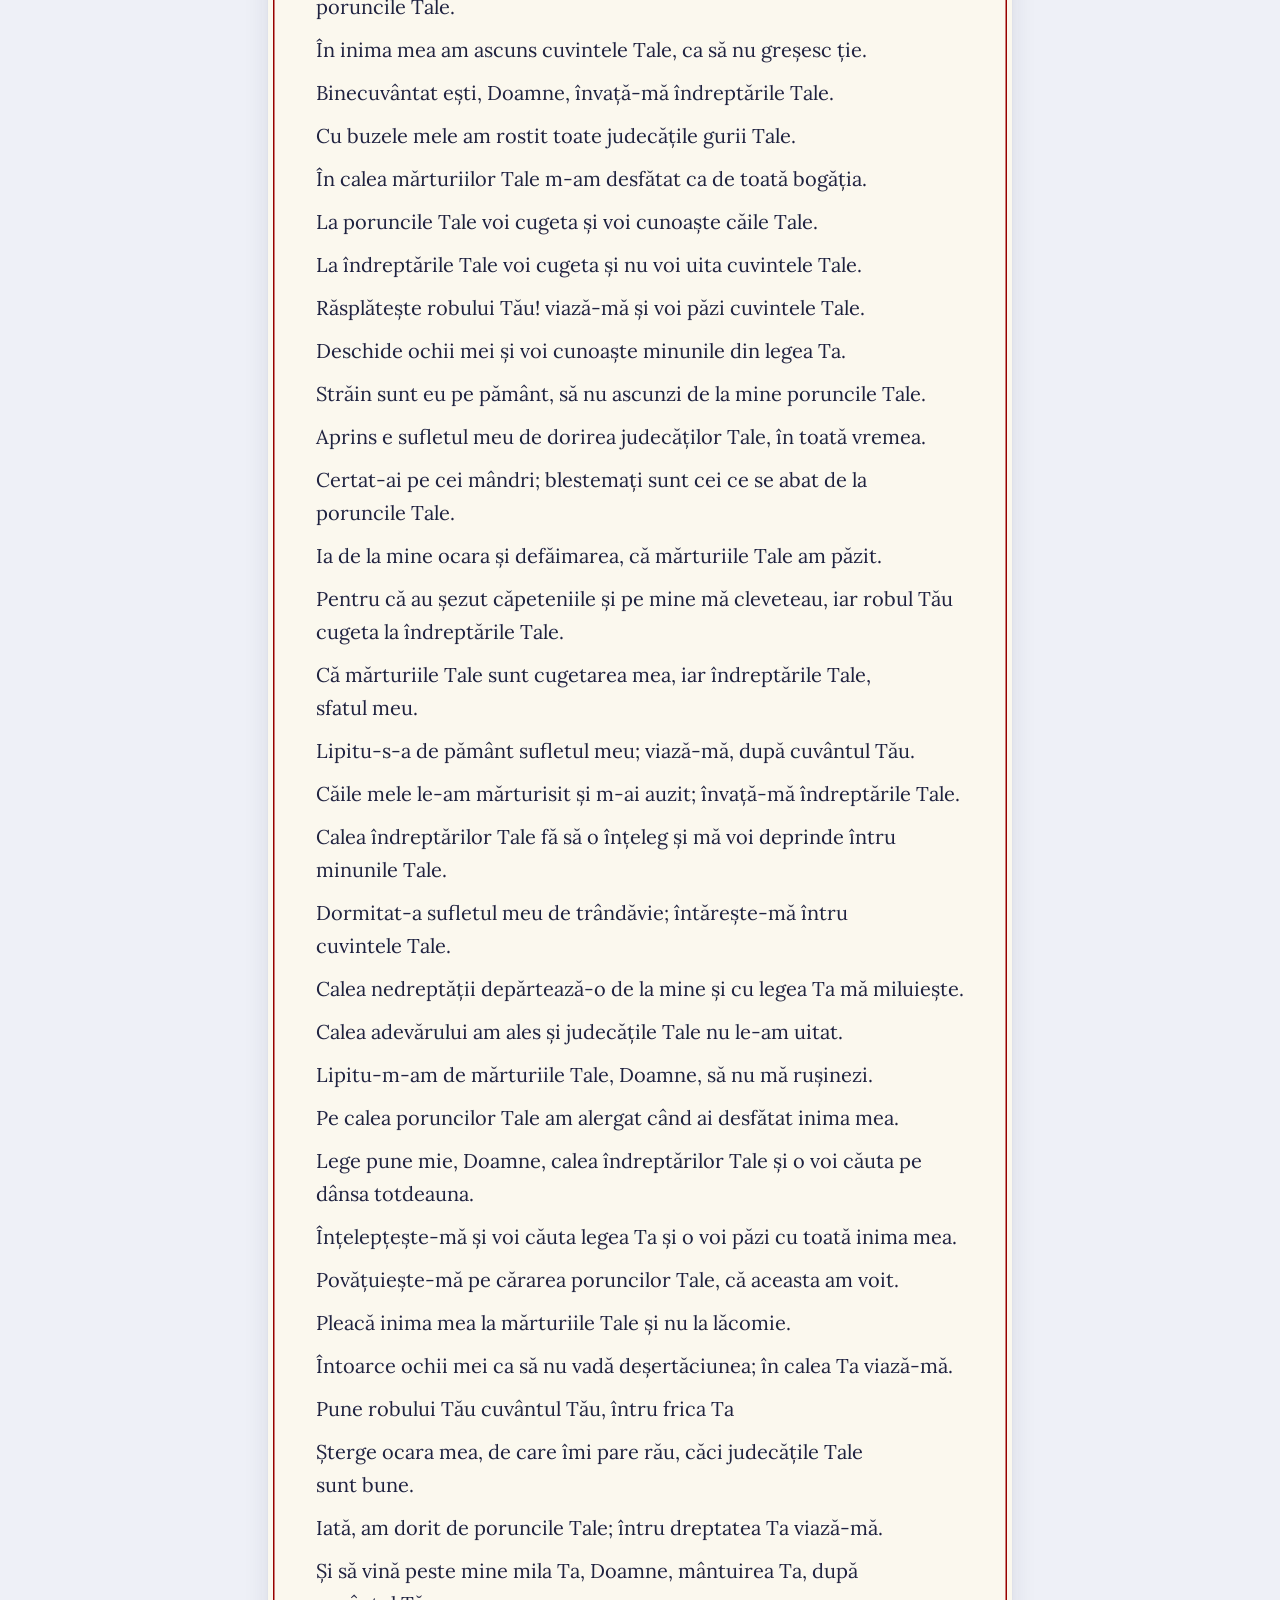
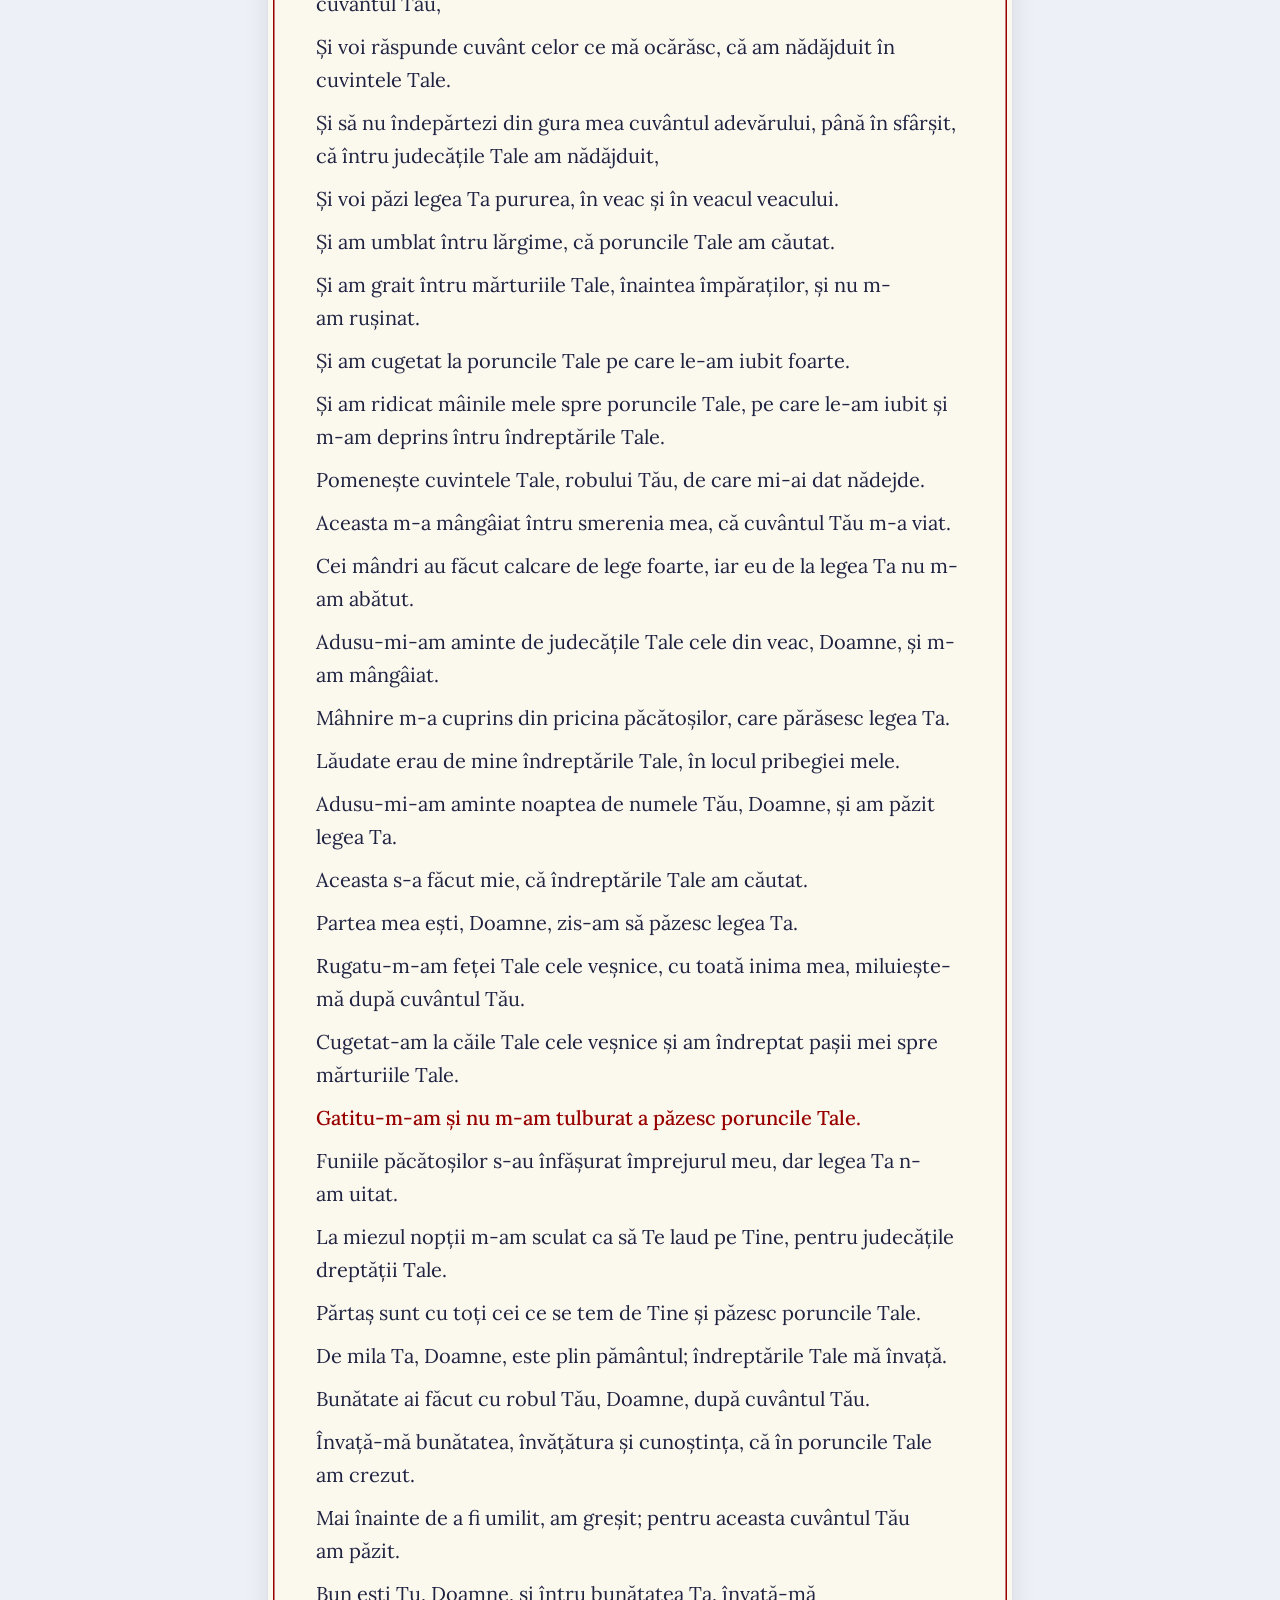
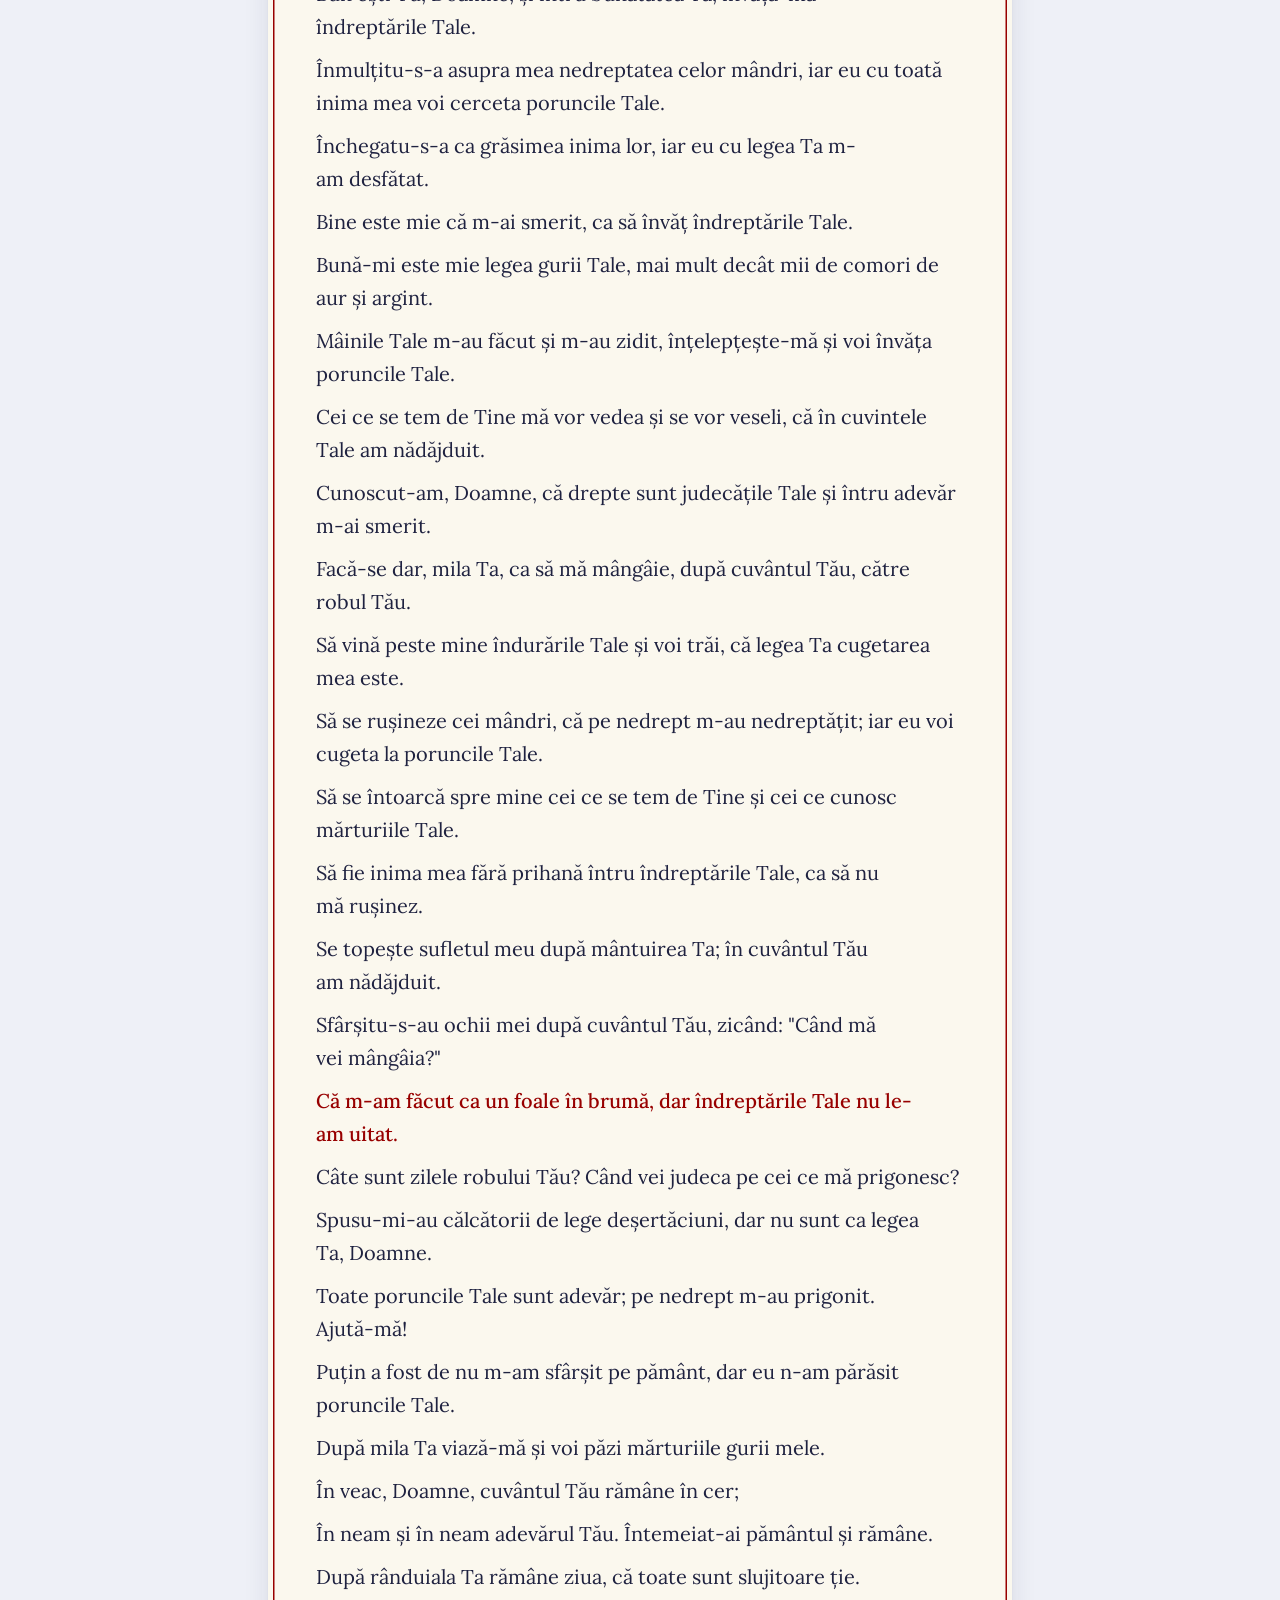
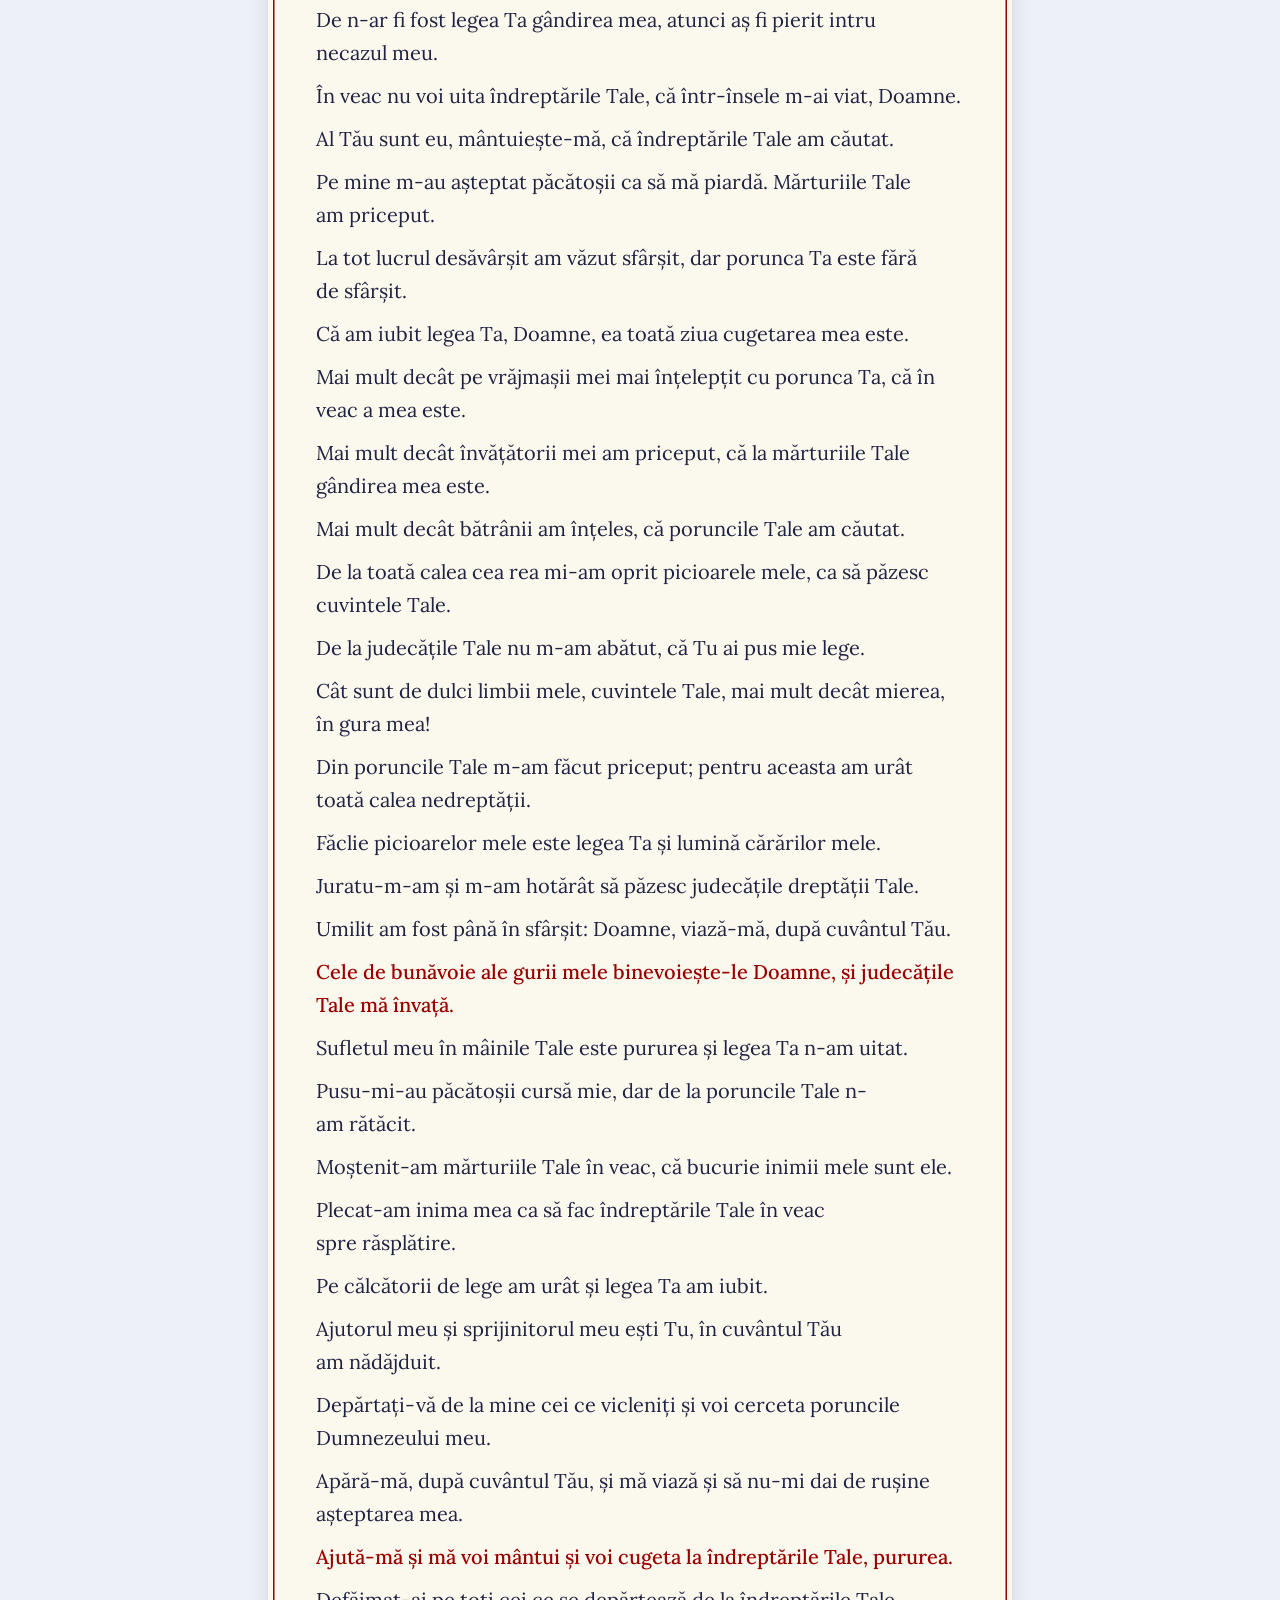
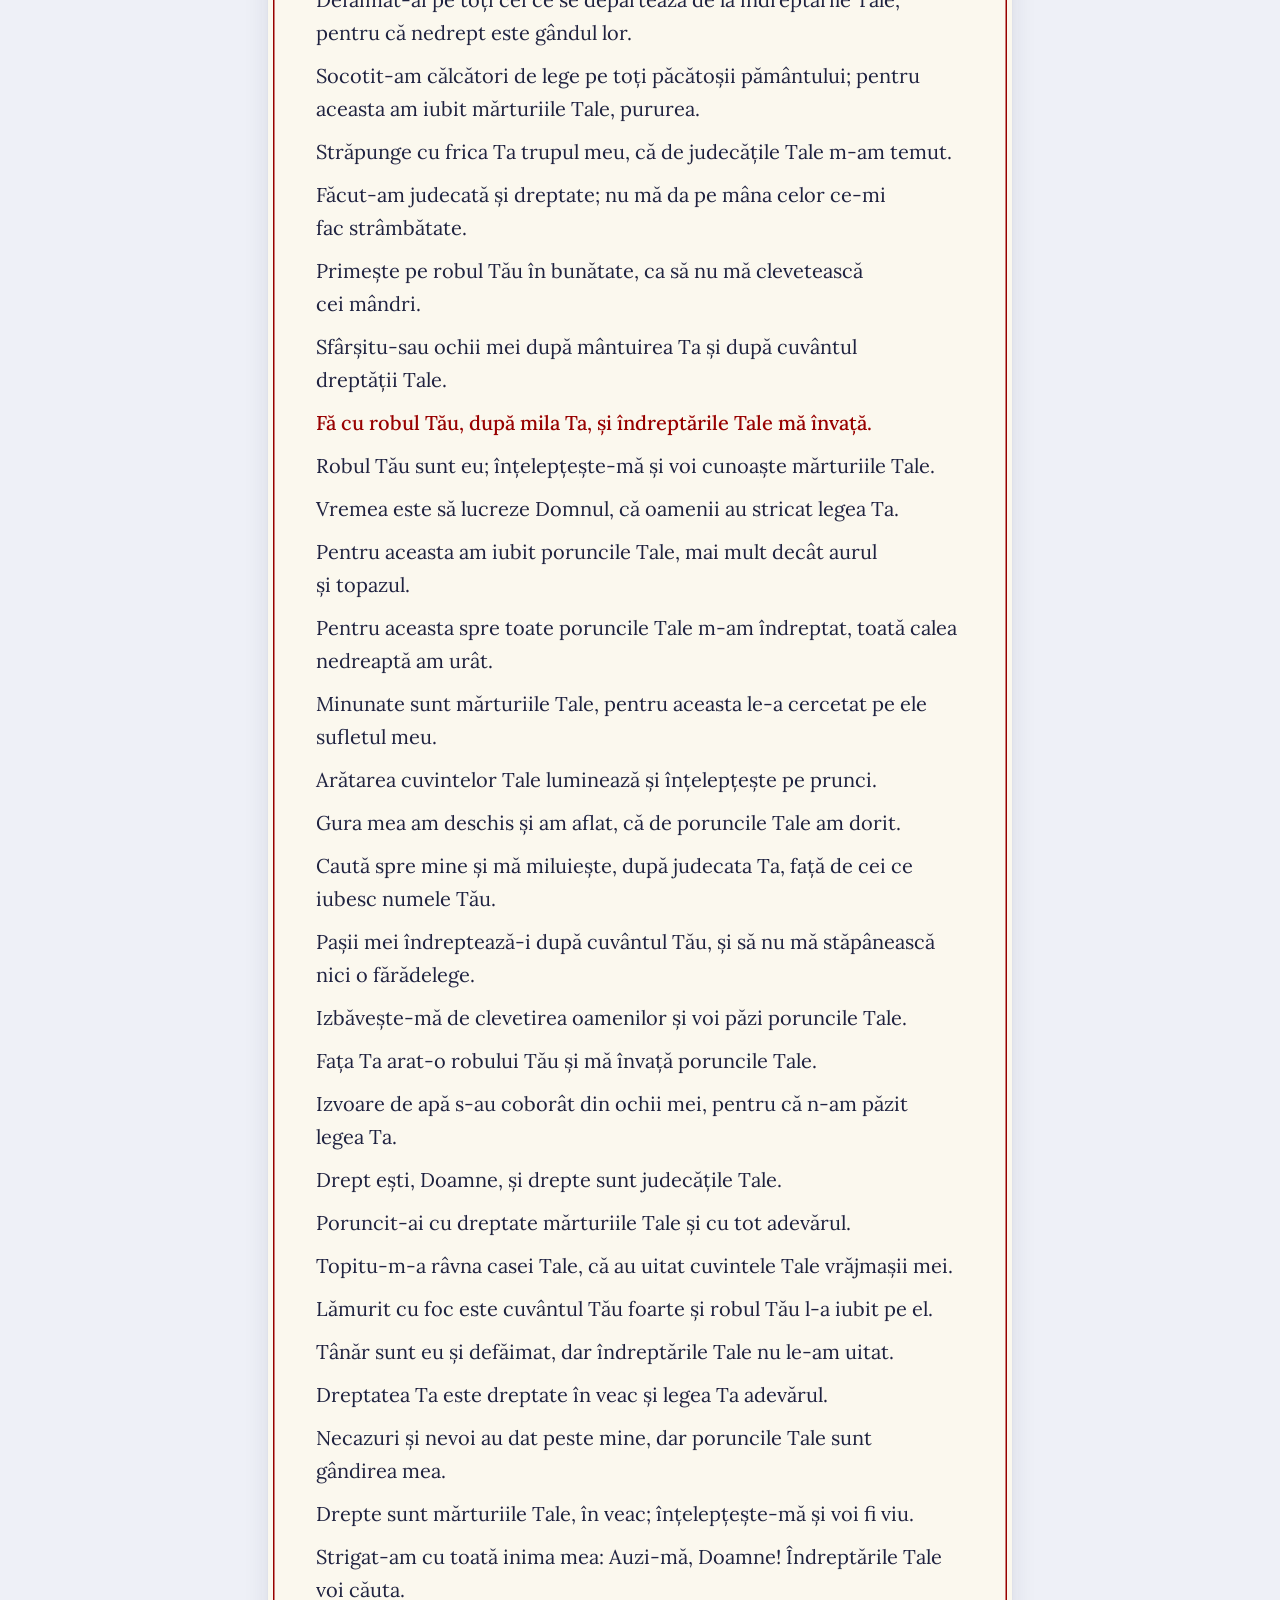
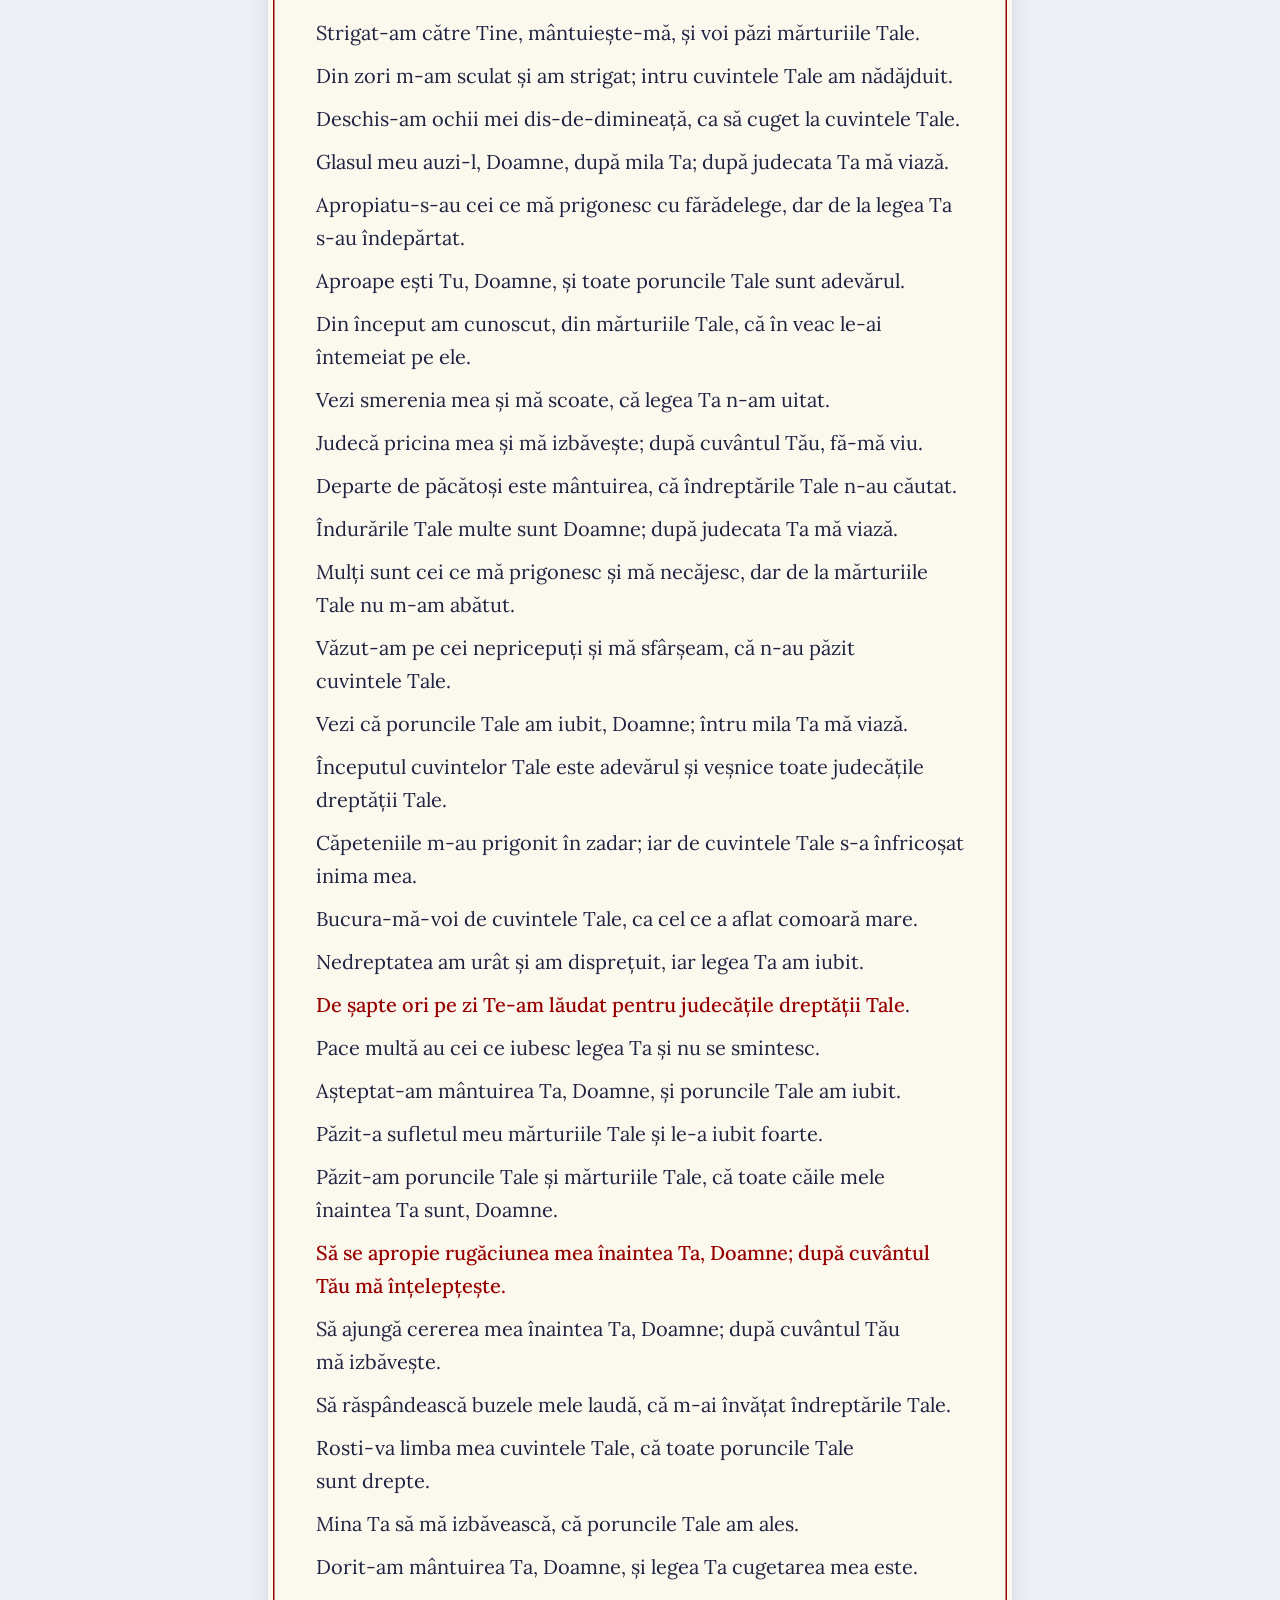
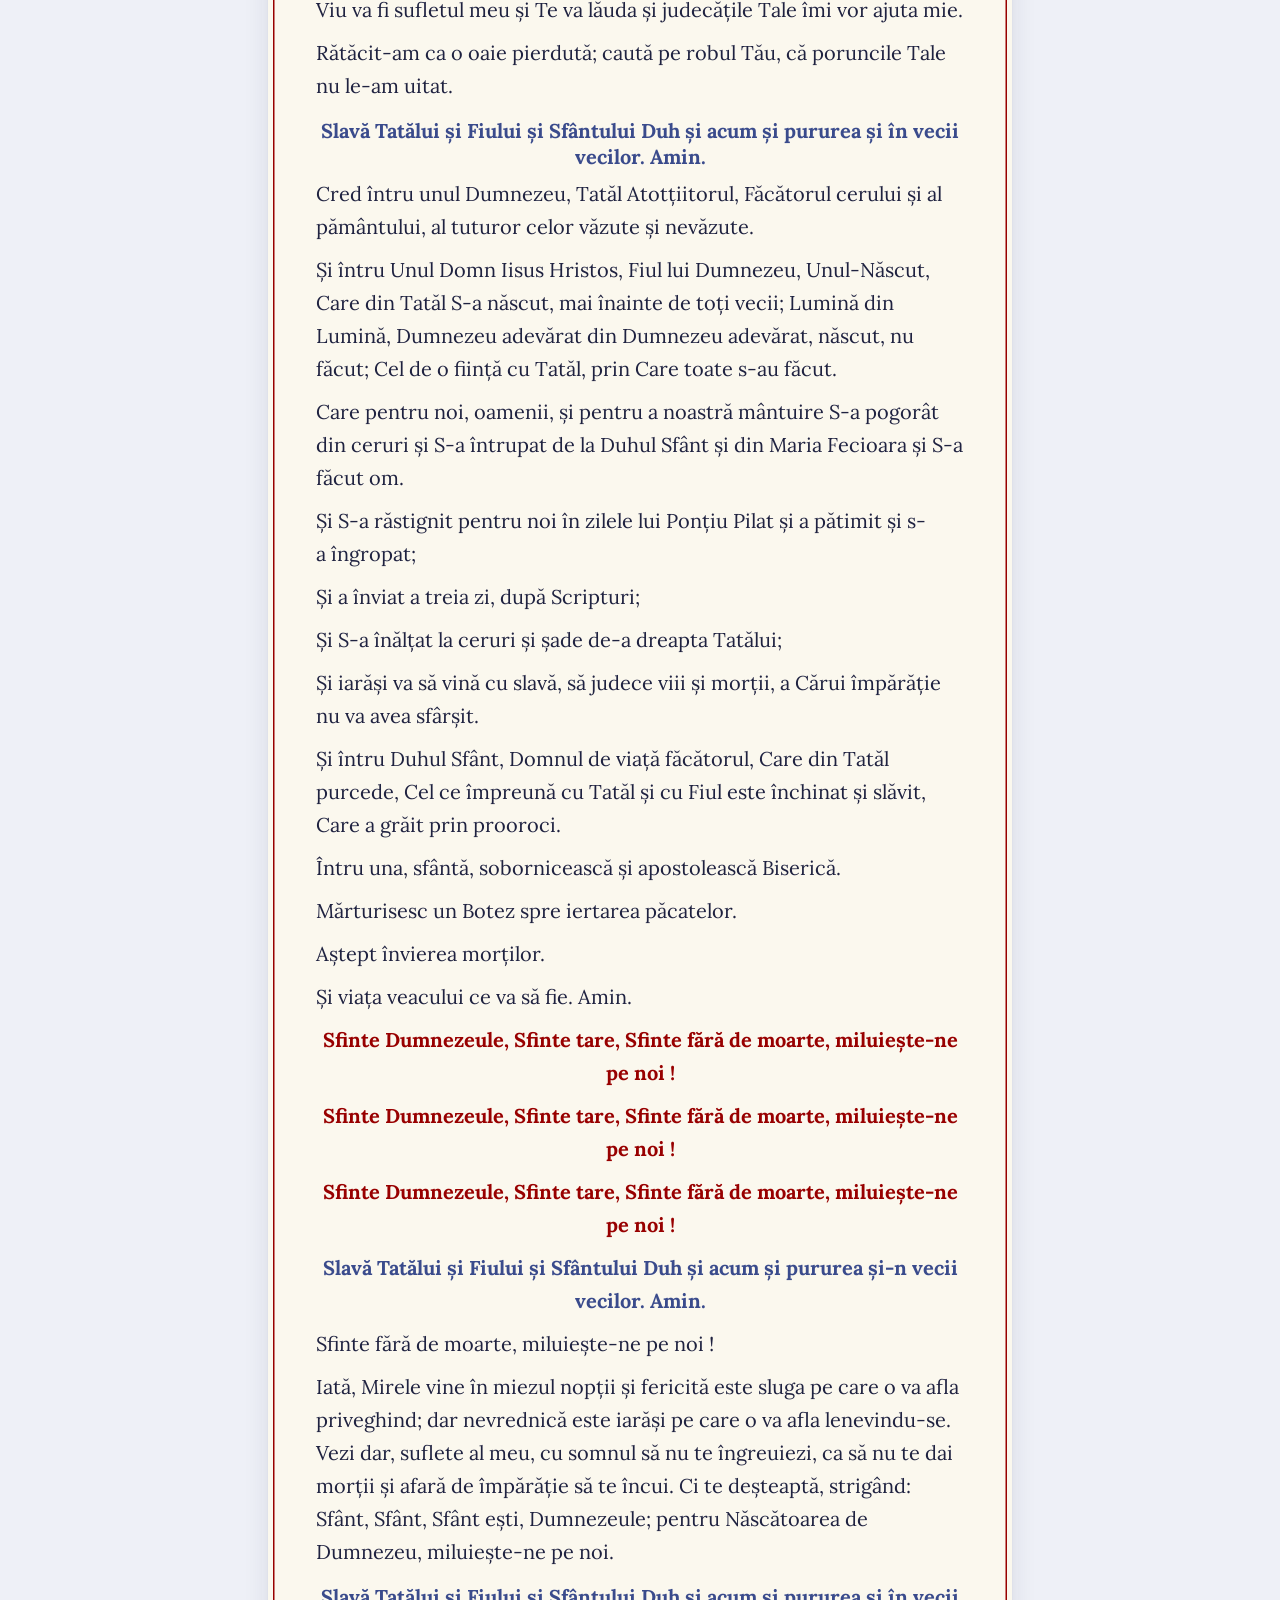
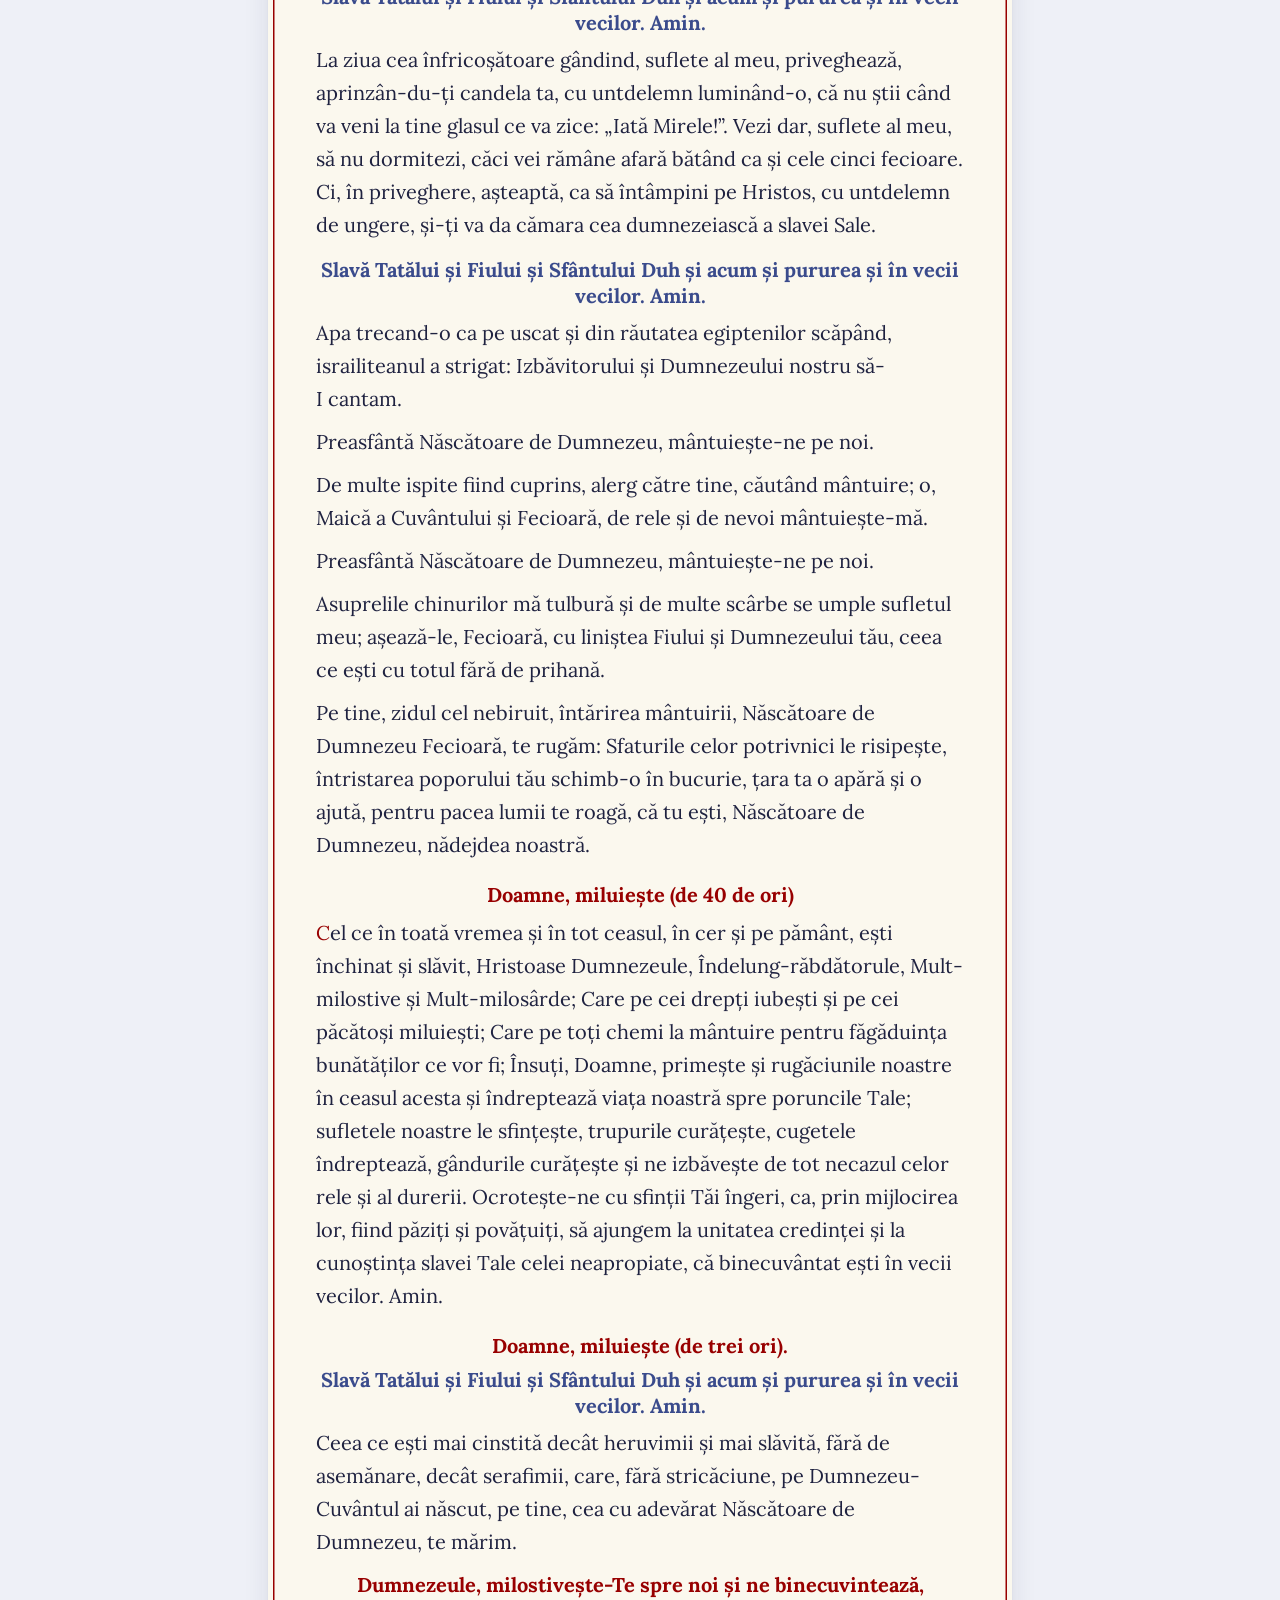
==== commit 51c68e3f: "Navigation links at the top of each page, not only the bottom Co-Authored-By: Claude Opus 5.5 <norep" ====
--- a/docs/content/01-miezonoptica.html
+++ b/docs/content/01-miezonoptica.html
@@ -12,6 +12,11 @@
 <body>
   <article class="page">
     <div class="page__inner">
+      <nav class="page__nav page__nav--top" aria-label="Navigare între ceasuri">
+        <a href="12-pavecernita.html" rel="prev">← Pavecernița mică</a>
+        <span class="spacer"></span>
+        <a href="02-utrenia.html" rel="next">Utrenia →</a>
+      </nav>
       <div class="page__eyebrow">
         <span>Ceaslovnic</span>
         <span class="scheduled-time">00:00</span>
--- a/docs/css/styles.css
+++ b/docs/css/styles.css
@@ -279,6 +279,11 @@
 }
 .page__nav a:hover { border-bottom-color: var(--accent); }
 .page__nav .spacer { flex: 1; }
+.page__nav--top {
+  margin: 0 0 1rem;
+  padding-bottom: 0.5rem;
+  border-bottom: 1px solid var(--rule);
+}
 
 @media (max-width: 540px) {
   .page { padding: 0.5rem 0.25rem 2rem; }
